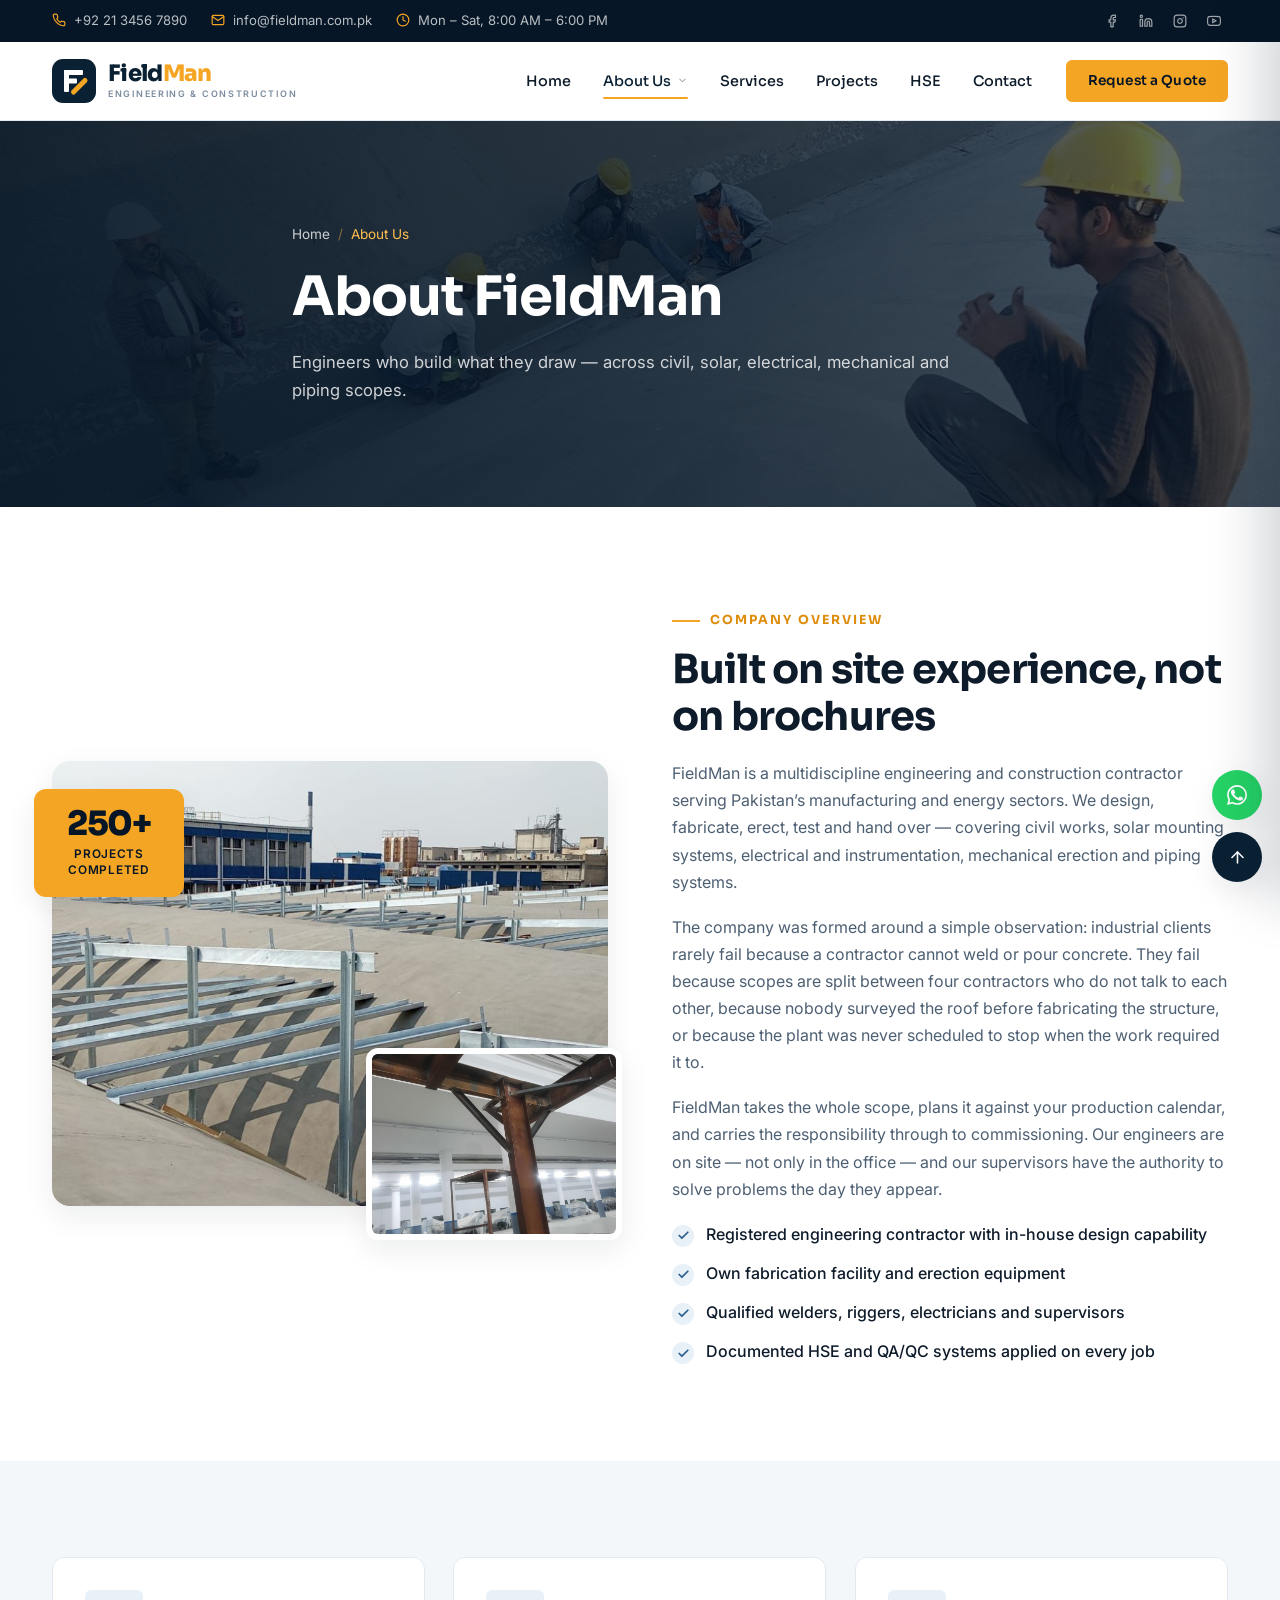
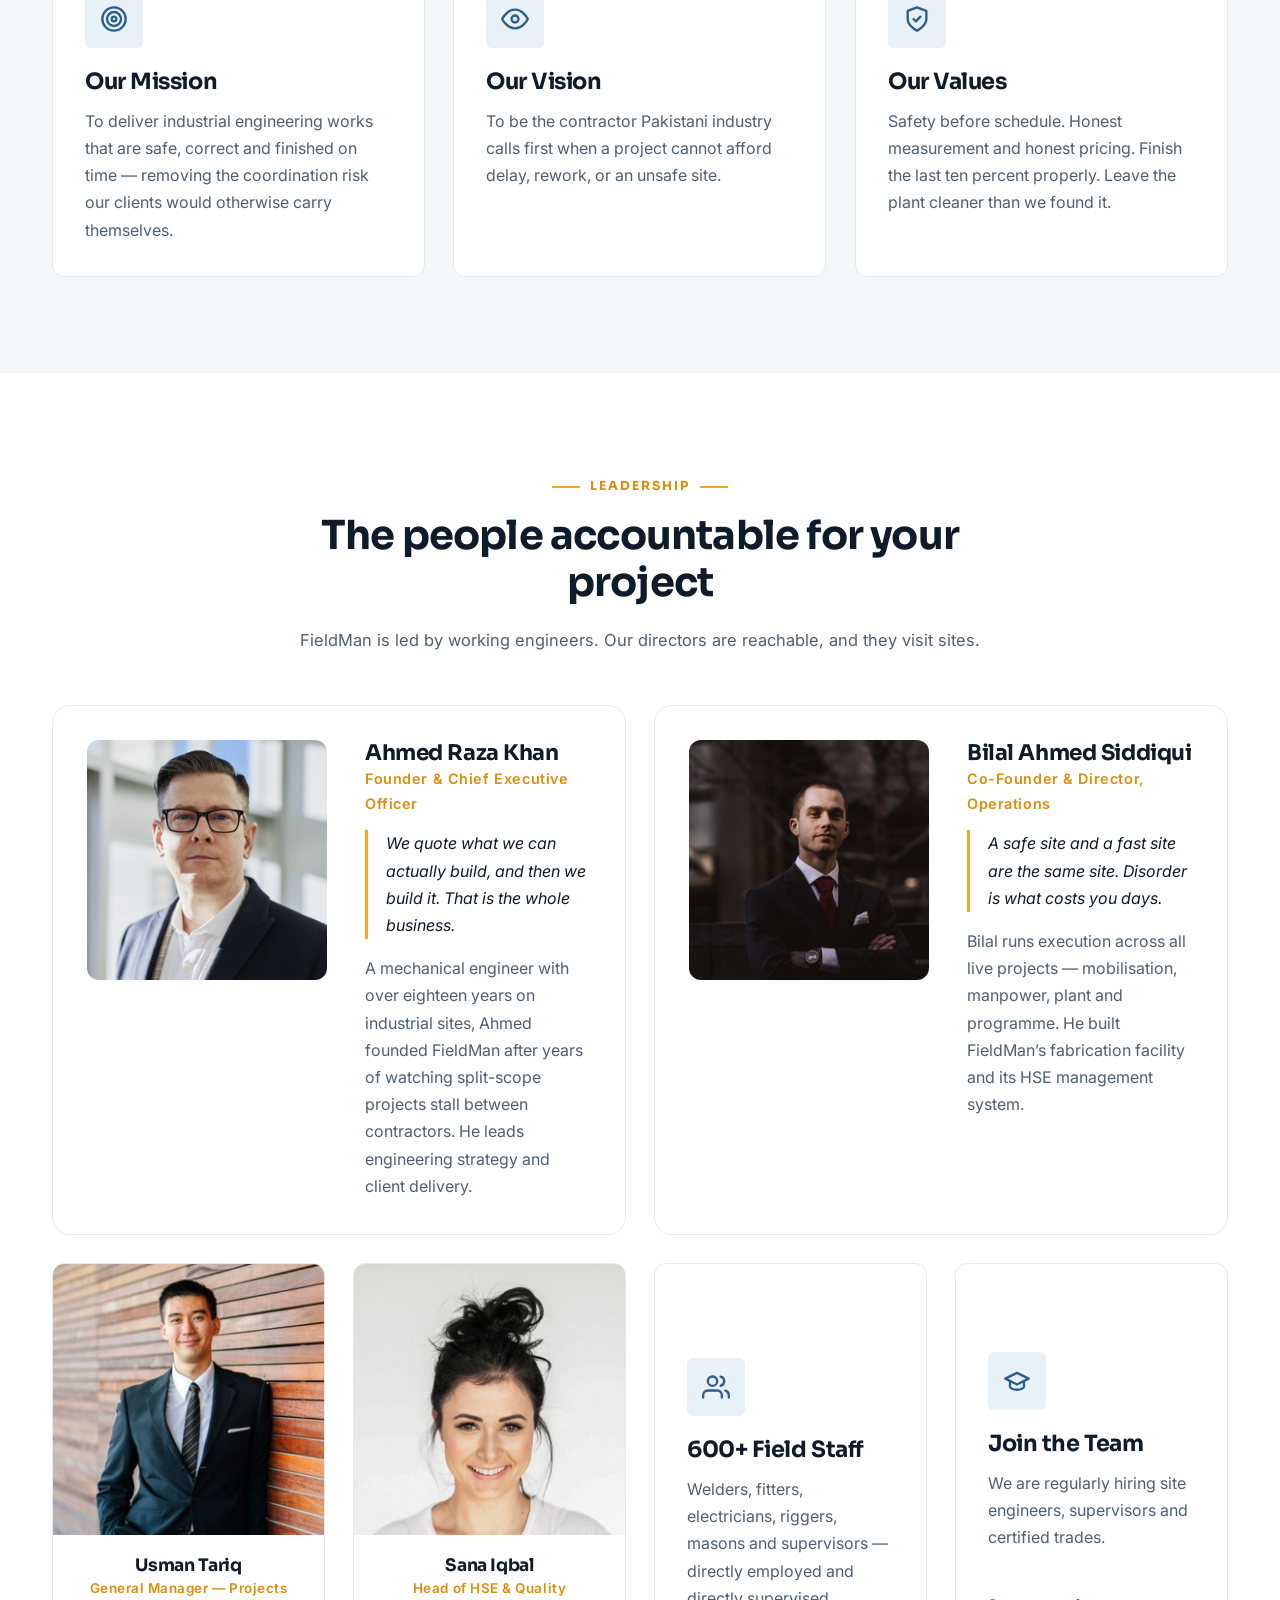
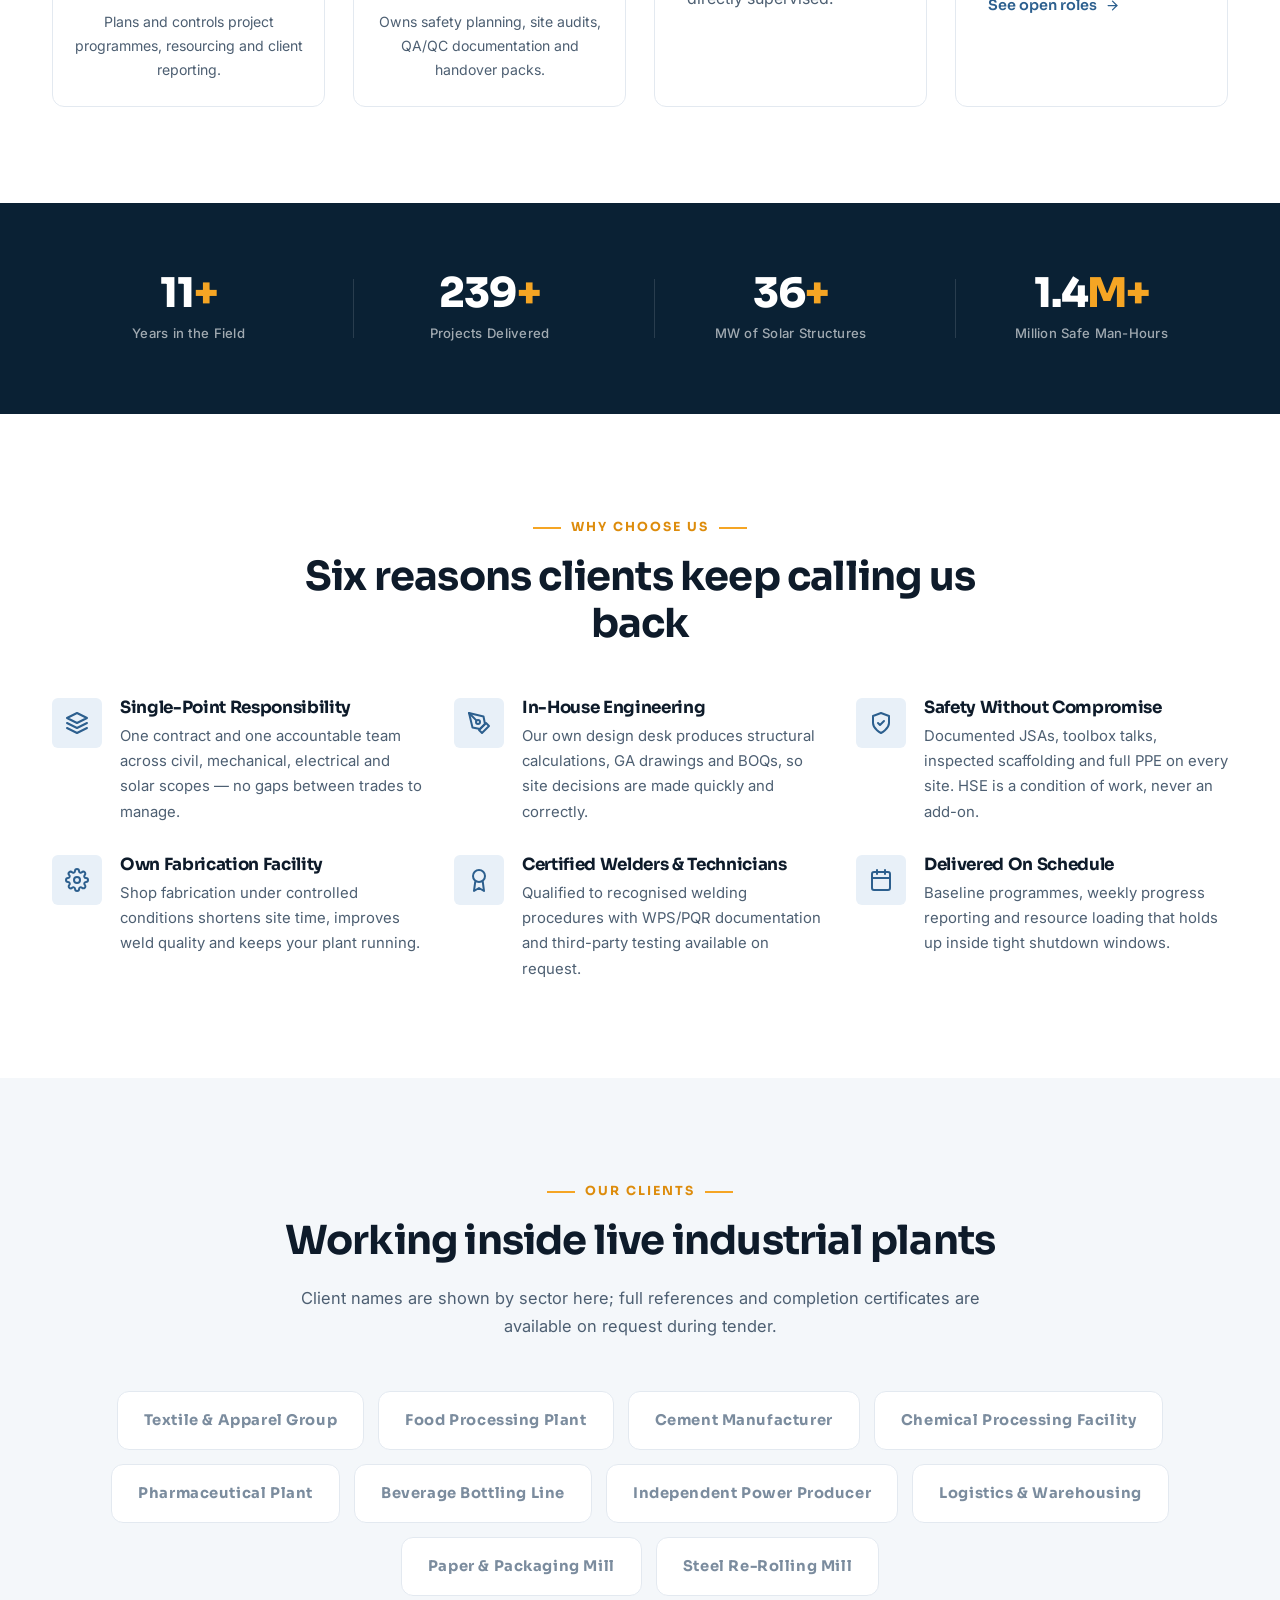
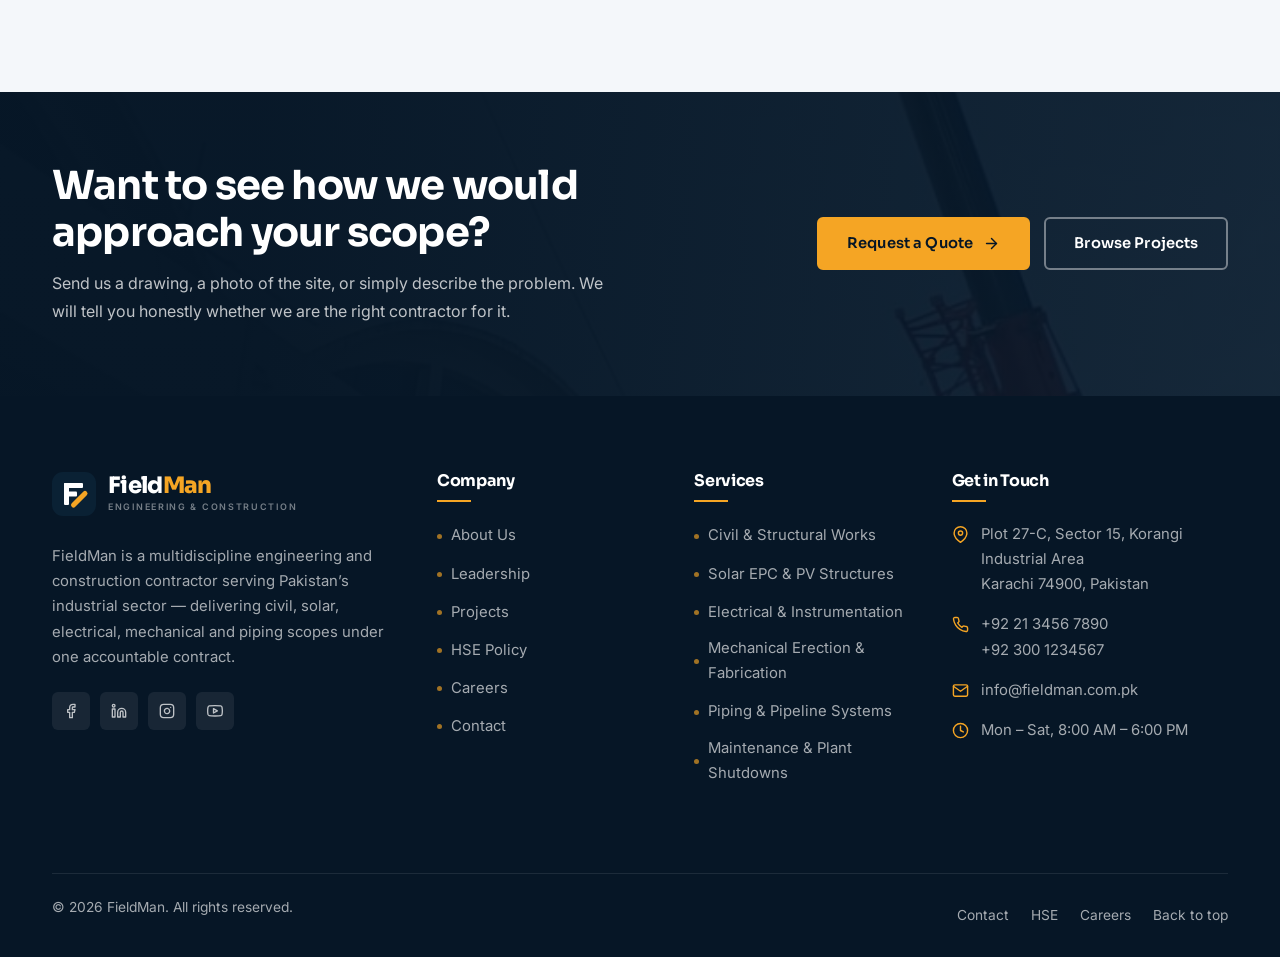
==== about.html @ 6a13e30e "Add project files." ====
<!DOCTYPE html>
<html lang="en">
<head>
<meta charset="utf-8">
<meta name="viewport" content="width=device-width, initial-scale=1, viewport-fit=cover">
<title>About FieldMan — Engineering &amp; Construction Contractor</title>
<meta name="description" content="FieldMan is a multidiscipline engineering contractor delivering civil, solar, electrical, mechanical and piping works for industrial clients across Pakistan. Meet our leadership team.">
<meta name="theme-color" content="#0a2134">
<meta property="og:type" content="website">
<meta property="og:site_name" content="FieldMan">
<meta property="og:title" content="About FieldMan — Engineering &amp; Construction Contractor">
<meta property="og:description" content="FieldMan is a multidiscipline engineering contractor delivering civil, solar, electrical, mechanical and piping works for industrial clients across Pakistan. Meet our leadership team.">
<meta property="og:image" content="assets/img/projects/solar-mounting-array.jpg">
<link rel="icon" href="assets/img/favicon.svg" type="image/svg+xml">
<link rel="apple-touch-icon" href="assets/img/logo-mark.svg">
<link rel="preconnect" href="https://fonts.googleapis.com">
<link rel="preconnect" href="https://fonts.gstatic.com" crossorigin>
<link href="https://fonts.googleapis.com/css2?family=Inter:wght@400;500;600;700&family=Sora:wght@600;700;800&display=swap" rel="stylesheet">
<link rel="stylesheet" href="assets/css/style.css">
<noscript><style>.reveal{opacity:1!important;transform:none!important}</style></noscript>
</head>
<body data-page="about">
<a class="skip-link" href="#main">Skip to main content</a>
<div class="topbar">
  <div class="container topbar-inner">
    <ul class="topbar-list">
      <li><a class="topbar-item" href="tel:+922134567890"><svg xmlns="http://www.w3.org/2000/svg" viewBox="0 0 24 24" fill="none" stroke="currentColor" stroke-width="2" stroke-linecap="round" stroke-linejoin="round" aria-hidden="true"><path d="M22 16.92v3a2 2 0 0 1-2.18 2 19.79 19.79 0 0 1-8.63-3.07 19.5 19.5 0 0 1-6-6 19.79 19.79 0 0 1-3.07-8.67A2 2 0 0 1 4.11 2h3a2 2 0 0 1 2 1.72 12.84 12.84 0 0 0 .7 2.81 2 2 0 0 1-.45 2.11L8.09 9.91a16 16 0 0 0 6 6l1.27-1.27a2 2 0 0 1 2.11-.45 12.84 12.84 0 0 0 2.81.7A2 2 0 0 1 22 16.92z"/></svg> +92 21 3456 7890</a></li>
      <li><a class="topbar-item" href="mailto:info@fieldman.com.pk"><svg xmlns="http://www.w3.org/2000/svg" viewBox="0 0 24 24" fill="none" stroke="currentColor" stroke-width="2" stroke-linecap="round" stroke-linejoin="round" aria-hidden="true"><path d="M4 4h16c1.1 0 2 .9 2 2v12c0 1.1-.9 2-2 2H4c-1.1 0-2-.9-2-2V6c0-1.1.9-2 2-2z"/><polyline points="22,6 12,13 2,6"/></svg> info@fieldman.com.pk</a></li>
      <li><span class="topbar-item topbar-item--hours"><svg xmlns="http://www.w3.org/2000/svg" viewBox="0 0 24 24" fill="none" stroke="currentColor" stroke-width="2" stroke-linecap="round" stroke-linejoin="round" aria-hidden="true"><circle cx="12" cy="12" r="10"/><polyline points="12 6 12 12 16 14"/></svg> Mon – Sat, 8:00 AM – 6:00 PM</span></li>
    </ul>
    <div class="topbar-social">
      <a href="#" aria-label="FieldMan on Facebook"><svg xmlns="http://www.w3.org/2000/svg" viewBox="0 0 24 24" fill="none" stroke="currentColor" stroke-width="2" stroke-linecap="round" stroke-linejoin="round" aria-hidden="true"><path d="M18 2h-3a5 5 0 0 0-5 5v3H7v4h3v8h4v-8h3l1-4h-4V7a1 1 0 0 1 1-1h3z"/></svg></a>
      <a href="#" aria-label="FieldMan on LinkedIn"><svg xmlns="http://www.w3.org/2000/svg" viewBox="0 0 24 24" fill="none" stroke="currentColor" stroke-width="2" stroke-linecap="round" stroke-linejoin="round" aria-hidden="true"><path d="M16 8a6 6 0 0 1 6 6v7h-4v-7a2 2 0 0 0-2-2 2 2 0 0 0-2 2v7h-4v-7a6 6 0 0 1 6-6z"/><rect x="2" y="9" width="4" height="12"/><circle cx="4" cy="4" r="2"/></svg></a>
      <a href="#" aria-label="FieldMan on Instagram"><svg xmlns="http://www.w3.org/2000/svg" viewBox="0 0 24 24" fill="none" stroke="currentColor" stroke-width="2" stroke-linecap="round" stroke-linejoin="round" aria-hidden="true"><rect x="2" y="2" width="20" height="20" rx="5"/><path d="M16 11.37A4 4 0 1 1 12.63 8 4 4 0 0 1 16 11.37z"/><line x1="17.5" y1="6.5" x2="17.51" y2="6.5"/></svg></a>
      <a href="#" aria-label="FieldMan on YouTube"><svg xmlns="http://www.w3.org/2000/svg" viewBox="0 0 24 24" fill="none" stroke="currentColor" stroke-width="2" stroke-linecap="round" stroke-linejoin="round" aria-hidden="true"><path d="M22.54 6.42a2.78 2.78 0 0 0-1.94-2C18.88 4 12 4 12 4s-6.88 0-8.6.46a2.78 2.78 0 0 0-1.94 2A29 29 0 0 0 1 11.75a29 29 0 0 0 .46 5.33A2.78 2.78 0 0 0 3.4 19c1.72.46 8.6.46 8.6.46s6.88 0 8.6-.46a2.78 2.78 0 0 0 1.94-2 29 29 0 0 0 .46-5.25 29 29 0 0 0-.46-5.33z"/><polygon points="9.75 15.02 15.5 11.75 9.75 8.48 9.75 15.02"/></svg></a>
    </div>
  </div>
</div>

<header class="header">
  <div class="container header-inner">
    <a class="brand" href="index.html" aria-label="FieldMan — home">
  <img class="brand-mark" src="assets/img/logo-mark.svg" width="44" height="44" alt="">
  <span class="brand-text">
    <span class="brand-name">Field<span>Man</span></span>
    <span class="brand-tag">Engineering &amp; Construction</span>
  </span>
</a>
    <nav class="nav" aria-label="Main navigation">
      <ul class="nav-list"><li><a class="nav-link" href="index.html">Home</a></li><li class="has-dropdown"><a class="nav-link" href="about.html" aria-current="page">About Us <svg class="caret" xmlns="http://www.w3.org/2000/svg" viewBox="0 0 24 24" fill="none" stroke="currentColor" stroke-width="2" stroke-linecap="round" stroke-linejoin="round" aria-hidden="true"><polyline points="6 9 12 15 18 9"/></svg></a><ul class="dropdown"><li><a href="about.html">Company Overview</a></li><li><a href="about.html#leadership">Leadership Team</a></li><li><a href="about.html#clients">Our Clients</a></li><li><a href="careers.html">Careers</a></li></ul></li><li><a class="nav-link" href="services.html">Services</a></li><li><a class="nav-link" href="projects.html">Projects</a></li><li><a class="nav-link" href="hse.html">HSE</a></li><li><a class="nav-link" href="contact.html">Contact</a></li></ul>
    </nav>
    <div class="header-cta">
      <a class="btn btn-primary btn-sm" href="contact.html#quote">Request a Quote</a>
      <button class="burger" type="button" aria-expanded="false" aria-controls="mobile-nav" aria-label="Open menu">
        <span></span>
      </button>
    </div>
  </div>
</header>

<div class="mobile-backdrop"></div>
<nav class="mobile-nav" id="mobile-nav" aria-label="Mobile navigation">
  <div class="mobile-nav-head">
    <a class="brand" href="index.html" aria-label="FieldMan — home">
  <img class="brand-mark" src="assets/img/logo-mark.svg" width="44" height="44" alt="">
  <span class="brand-text">
    <span class="brand-name">Field<span>Man</span></span>
    <span class="brand-tag">Engineering &amp; Construction</span>
  </span>
</a>
    <button class="mobile-close" type="button" aria-label="Close menu"><svg xmlns="http://www.w3.org/2000/svg" viewBox="0 0 24 24" fill="none" stroke="currentColor" stroke-width="2" stroke-linecap="round" stroke-linejoin="round" aria-hidden="true"><line x1="18" y1="6" x2="6" y2="18"/><line x1="6" y1="6" x2="18" y2="18"/></svg></button>
  </div>
  <ul class="mobile-list"><li><a href="index.html">Home</a></li><li><button class="mobile-sub-toggle" aria-expanded="false" aria-controls="msub-about">About Us <svg xmlns="http://www.w3.org/2000/svg" viewBox="0 0 24 24" fill="none" stroke="currentColor" stroke-width="2" stroke-linecap="round" stroke-linejoin="round" aria-hidden="true"><polyline points="6 9 12 15 18 9"/></svg></button><ul class="mobile-sub" id="msub-about"><li><a href="about.html">Overview</a></li><li><a href="about.html">Company Overview</a></li><li><a href="about.html#leadership">Leadership Team</a></li><li><a href="about.html#clients">Our Clients</a></li><li><a href="careers.html">Careers</a></li></ul></li><li><a href="services.html">Services</a></li><li><a href="projects.html">Projects</a></li><li><a href="hse.html">HSE</a></li><li><a href="contact.html">Contact</a></li></ul>
  <a class="btn btn-primary btn-block" href="contact.html#quote">Request a Quote</a>
  <div class="mobile-contact">
    <a class="topbar-item" href="tel:+922134567890"><svg xmlns="http://www.w3.org/2000/svg" viewBox="0 0 24 24" fill="none" stroke="currentColor" stroke-width="2" stroke-linecap="round" stroke-linejoin="round" aria-hidden="true"><path d="M22 16.92v3a2 2 0 0 1-2.18 2 19.79 19.79 0 0 1-8.63-3.07 19.5 19.5 0 0 1-6-6 19.79 19.79 0 0 1-3.07-8.67A2 2 0 0 1 4.11 2h3a2 2 0 0 1 2 1.72 12.84 12.84 0 0 0 .7 2.81 2 2 0 0 1-.45 2.11L8.09 9.91a16 16 0 0 0 6 6l1.27-1.27a2 2 0 0 1 2.11-.45 12.84 12.84 0 0 0 2.81.7A2 2 0 0 1 22 16.92z"/></svg> +92 21 3456 7890</a>
    <a class="topbar-item" href="mailto:info@fieldman.com.pk"><svg xmlns="http://www.w3.org/2000/svg" viewBox="0 0 24 24" fill="none" stroke="currentColor" stroke-width="2" stroke-linecap="round" stroke-linejoin="round" aria-hidden="true"><path d="M4 4h16c1.1 0 2 .9 2 2v12c0 1.1-.9 2-2 2H4c-1.1 0-2-.9-2-2V6c0-1.1.9-2 2-2z"/><polyline points="22,6 12,13 2,6"/></svg> info@fieldman.com.pk</a>
    <span class="topbar-item"><svg xmlns="http://www.w3.org/2000/svg" viewBox="0 0 24 24" fill="none" stroke="currentColor" stroke-width="2" stroke-linecap="round" stroke-linejoin="round" aria-hidden="true"><path d="M21 10c0 7-9 13-9 13s-9-6-9-13a9 9 0 0 1 18 0z"/><circle cx="12" cy="10" r="3"/></svg> Plot 27-C, Sector 15, Korangi Industrial Area</span>
  </div>
</nav>

<main id="main">
<section class="page-hero">
  <div class="page-hero-media"><img src="assets/img/projects/civil-site-survey-team.jpg" alt="" fetchpriority="high" decoding="async"></div>
  <div class="container page-hero-inner">
    <ul class="breadcrumb"><li><a href="index.html">Home</a></li><li aria-current="page">About Us</li></ul>
    <h1>About FieldMan</h1>
    <p>Engineers who build what they draw — across civil, solar, electrical, mechanical and piping scopes.</p>
  </div>
</section>
<section class="section" id="overview">
  <div class="container split">
    <div class="split-media reveal">
      <div class="media-stack">
        <div class="media-main"><img src="assets/img/projects/solar-mounting-array.jpg" alt="Galvanised solar mounting structure installed across an industrial shell roof" loading="lazy" decoding="async"></div>
        <div class="media-float"><img src="assets/img/projects/steel-beam-column-joint.jpg" alt="Welded beam-to-column connection with stiffener plates" loading="lazy" decoding="async"></div>
        <div class="exp-badge"><strong>250+</strong><span>Projects Completed</span></div>
      </div>
    </div>
    <div class="reveal" data-delay="120">
      <span class="eyebrow">Company Overview</span>
      <h2 class="section-title">Built on site experience, not on brochures</h2>
      <p>FieldMan is a multidiscipline engineering and construction contractor serving Pakistan&rsquo;s
      manufacturing and energy sectors. We design, fabricate, erect, test and hand over — covering
      civil works, solar mounting systems, electrical and instrumentation, mechanical erection and
      piping systems.</p>
      <p>The company was formed around a simple observation: industrial clients rarely fail because a
      contractor cannot weld or pour concrete. They fail because scopes are split between four
      contractors who do not talk to each other, because nobody surveyed the roof before fabricating
      the structure, or because the plant was never scheduled to stop when the work required it to.</p>
      <p>FieldMan takes the whole scope, plans it against your production calendar, and carries the
      responsibility through to commissioning. Our engineers are on site — not only in the office —
      and our supervisors have the authority to solve problems the day they appear.</p>
      <ul class="check-list mt-3">
        <li>Registered engineering contractor with in-house design capability</li>
        <li>Own fabrication facility and erection equipment</li>
        <li>Qualified welders, riggers, electricians and supervisors</li>
        <li>Documented HSE and QA/QC systems applied on every job</li>
      </ul>
    </div>
  </div>
</section>

<section class="section section--surface">
  <div class="container">
    <div class="grid grid-3">
      <article class="card reveal">
        <div class="service-icon"><svg xmlns="http://www.w3.org/2000/svg" viewBox="0 0 24 24" fill="none" stroke="currentColor" stroke-width="2" stroke-linecap="round" stroke-linejoin="round" aria-hidden="true"><circle cx="12" cy="12" r="10"/><circle cx="12" cy="12" r="6"/><circle cx="12" cy="12" r="2"/></svg></div>
        <h3>Our Mission</h3>
        <p>To deliver industrial engineering works that are safe, correct and finished on time —
        removing the coordination risk our clients would otherwise carry themselves.</p>
      </article>
      <article class="card reveal" data-delay="90">
        <div class="service-icon"><svg xmlns="http://www.w3.org/2000/svg" viewBox="0 0 24 24" fill="none" stroke="currentColor" stroke-width="2" stroke-linecap="round" stroke-linejoin="round" aria-hidden="true"><path d="M1 12s4-8 11-8 11 8 11 8-4 8-11 8-11-8-11-8z"/><circle cx="12" cy="12" r="3"/></svg></div>
        <h3>Our Vision</h3>
        <p>To be the contractor Pakistani industry calls first when a project cannot afford delay,
        rework, or an unsafe site.</p>
      </article>
      <article class="card reveal" data-delay="180">
        <div class="service-icon"><svg xmlns="http://www.w3.org/2000/svg" viewBox="0 0 24 24" fill="none" stroke="currentColor" stroke-width="2" stroke-linecap="round" stroke-linejoin="round" aria-hidden="true"><path d="M12 22s8-4 8-10V5l-8-3-8 3v7c0 6 8 10 8 10z"/><polyline points="9 12 11 14 15 10"/></svg></div>
        <h3>Our Values</h3>
        <p>Safety before schedule. Honest measurement and honest pricing. Finish the last ten percent
        properly. Leave the plant cleaner than we found it.</p>
      </article>
    </div>
  </div>
</section>
<!-- ===================================================================
     PLACEHOLDER CONTENT — the leadership names, biographies and photographs
     below are stand-ins for layout purposes. Replace every name, role, quote
     and image with your real team before publishing. See README.md.
     =================================================================== -->
<section class="section" id="leadership">
  <div class="container">
    <div class="section-head section-head--center reveal">
      <span class="eyebrow">Leadership</span>
      <h2 class="section-title">The people accountable for your project</h2>
      <p class="section-sub">FieldMan is led by working engineers. Our directors are reachable, and
      they visit sites.</p>
    </div>

    <div class="grid grid-2" style="margin-bottom:28px">
      <article class="leader reveal">
        <div class="leader-photo">
          <img src="assets/img/team/leader-ceo.jpg" alt="Portrait of FieldMan's Chief Executive Officer" loading="lazy" decoding="async">
        </div>
        <div>
          <h3>Ahmed Raza Khan</h3>
          <div class="team-role">Founder &amp; Chief Executive Officer</div>
          <blockquote>We quote what we can actually build, and then we build it. That is the whole business.</blockquote>
          <p>A mechanical engineer with over eighteen years on industrial sites, Ahmed founded FieldMan
          after years of watching split-scope projects stall between contractors. He leads engineering
          strategy and client delivery.</p>
        </div>
      </article>

      <article class="leader reveal" data-delay="120">
        <div class="leader-photo">
          <img src="assets/img/team/leader-director.jpg" alt="Portrait of FieldMan's Co-Founder and Director of Operations" loading="lazy" decoding="async">
        </div>
        <div>
          <h3>Bilal Ahmed Siddiqui</h3>
          <div class="team-role">Co-Founder &amp; Director, Operations</div>
          <blockquote>A safe site and a fast site are the same site. Disorder is what costs you days.</blockquote>
          <p>Bilal runs execution across all live projects — mobilisation, manpower, plant and
          programme. He built FieldMan&rsquo;s fabrication facility and its HSE management system.</p>
        </div>
      </article>
    </div>

    <div class="grid grid-4">
      <article class="team-card reveal">
        <div class="team-photo">
          <img src="assets/img/team/leader-gm.jpg" alt="Portrait of FieldMan's General Manager, Projects" loading="lazy" decoding="async">
          <div class="team-social">
            <a href="#" aria-label="LinkedIn profile"><svg xmlns="http://www.w3.org/2000/svg" viewBox="0 0 24 24" fill="none" stroke="currentColor" stroke-width="2" stroke-linecap="round" stroke-linejoin="round" aria-hidden="true"><path d="M16 8a6 6 0 0 1 6 6v7h-4v-7a2 2 0 0 0-2-2 2 2 0 0 0-2 2v7h-4v-7a6 6 0 0 1 6-6z"/><rect x="2" y="9" width="4" height="12"/><circle cx="4" cy="4" r="2"/></svg></a>
            <a href="mailto:info@fieldman.com.pk" aria-label="Send an email"><svg xmlns="http://www.w3.org/2000/svg" viewBox="0 0 24 24" fill="none" stroke="currentColor" stroke-width="2" stroke-linecap="round" stroke-linejoin="round" aria-hidden="true"><path d="M4 4h16c1.1 0 2 .9 2 2v12c0 1.1-.9 2-2 2H4c-1.1 0-2-.9-2-2V6c0-1.1.9-2 2-2z"/><polyline points="22,6 12,13 2,6"/></svg></a>
          </div>
        </div>
        <div class="team-body">
          <h3>Usman Tariq</h3>
          <div class="team-role">General Manager — Projects</div>
          <p>Plans and controls project programmes, resourcing and client reporting.</p>
        </div>
      </article>

      <article class="team-card reveal" data-delay="80">
        <div class="team-photo">
          <img src="assets/img/team/leader-hse.jpg" alt="Portrait of FieldMan's Head of HSE and Quality" loading="lazy" decoding="async">
          <div class="team-social">
            <a href="#" aria-label="LinkedIn profile"><svg xmlns="http://www.w3.org/2000/svg" viewBox="0 0 24 24" fill="none" stroke="currentColor" stroke-width="2" stroke-linecap="round" stroke-linejoin="round" aria-hidden="true"><path d="M16 8a6 6 0 0 1 6 6v7h-4v-7a2 2 0 0 0-2-2 2 2 0 0 0-2 2v7h-4v-7a6 6 0 0 1 6-6z"/><rect x="2" y="9" width="4" height="12"/><circle cx="4" cy="4" r="2"/></svg></a>
            <a href="mailto:info@fieldman.com.pk" aria-label="Send an email"><svg xmlns="http://www.w3.org/2000/svg" viewBox="0 0 24 24" fill="none" stroke="currentColor" stroke-width="2" stroke-linecap="round" stroke-linejoin="round" aria-hidden="true"><path d="M4 4h16c1.1 0 2 .9 2 2v12c0 1.1-.9 2-2 2H4c-1.1 0-2-.9-2-2V6c0-1.1.9-2 2-2z"/><polyline points="22,6 12,13 2,6"/></svg></a>
          </div>
        </div>
        <div class="team-body">
          <h3>Sana Iqbal</h3>
          <div class="team-role">Head of HSE &amp; Quality</div>
          <p>Owns safety planning, site audits, QA/QC documentation and handover packs.</p>
        </div>
      </article>

      <article class="card reveal" data-delay="160" style="display:flex;flex-direction:column;justify-content:center">
        <div class="service-icon"><svg xmlns="http://www.w3.org/2000/svg" viewBox="0 0 24 24" fill="none" stroke="currentColor" stroke-width="2" stroke-linecap="round" stroke-linejoin="round" aria-hidden="true"><path d="M17 21v-2a4 4 0 0 0-4-4H5a4 4 0 0 0-4 4v2"/><circle cx="9" cy="7" r="4"/><path d="M23 21v-2a4 4 0 0 0-3-3.87"/><path d="M16 3.13a4 4 0 0 1 0 7.75"/></svg></div>
        <h3>600+ Field Staff</h3>
        <p>Welders, fitters, electricians, riggers, masons and supervisors — directly employed and
        directly supervised.</p>
      </article>

      <article class="card reveal" data-delay="240" style="display:flex;flex-direction:column;justify-content:center">
        <div class="service-icon"><svg xmlns="http://www.w3.org/2000/svg" viewBox="0 0 24 24" fill="none" stroke="currentColor" stroke-width="2" stroke-linecap="round" stroke-linejoin="round" aria-hidden="true"><path d="M22 10L12 5 2 10l10 5 10-5z"/><path d="M6 12v5c0 1 2.7 2.5 6 2.5s6-1.5 6-2.5v-5"/></svg></div>
        <h3>Join the Team</h3>
        <p>We are regularly hiring site engineers, supervisors and certified trades.</p>
        <a class="link-arrow mt-3" href="careers.html">See open roles <svg xmlns="http://www.w3.org/2000/svg" viewBox="0 0 24 24" fill="none" stroke="currentColor" stroke-width="2" stroke-linecap="round" stroke-linejoin="round" aria-hidden="true"><line x1="5" y1="12" x2="19" y2="12"/><polyline points="12 5 19 12 12 19"/></svg></a>
      </article>
    </div>
  </div>
</section>
<section class="section section--tight stats-band">
  <div class="container">
    <div class="grid grid-4"><div class="stat">
  <div class="stat-num"><span data-count="12">0</span><span class="suffix">+</span></div>
  <div class="stat-label">Years in the Field</div>
</div> <div class="stat">
  <div class="stat-num"><span data-count="250">0</span><span class="suffix">+</span></div>
  <div class="stat-label">Projects Delivered</div>
</div> <div class="stat">
  <div class="stat-num"><span data-count="38">0</span><span class="suffix">+</span></div>
  <div class="stat-label">MW of Solar Structures</div>
</div> <div class="stat">
  <div class="stat-num"><span data-count="1.5" data-decimals="1">0</span><span class="suffix">M+</span></div>
  <div class="stat-label">Million Safe Man-Hours</div>
</div></div>
  </div>
</section>
<section class="section">
  <div class="container">
    <div class="section-head section-head--center reveal">
      <span class="eyebrow">Why Choose Us</span>
      <h2 class="section-title">Six reasons clients keep calling us back</h2>
    </div>
    <div class="grid grid-3" style="gap:30px"><div class="feature reveal" data-delay="0">
  <div class="feature-icon"><svg xmlns="http://www.w3.org/2000/svg" viewBox="0 0 24 24" fill="none" stroke="currentColor" stroke-width="2" stroke-linecap="round" stroke-linejoin="round" aria-hidden="true"><polygon points="12 2 2 7 12 12 22 7 12 2"/><polyline points="2 17 12 22 22 17"/><polyline points="2 12 12 17 22 12"/></svg></div>
  <div><h4>Single-Point Responsibility</h4><p>One contract and one accountable team across civil, mechanical, electrical and solar scopes — no gaps between trades to manage.</p></div>
</div><div class="feature reveal" data-delay="60">
  <div class="feature-icon"><svg xmlns="http://www.w3.org/2000/svg" viewBox="0 0 24 24" fill="none" stroke="currentColor" stroke-width="2" stroke-linecap="round" stroke-linejoin="round" aria-hidden="true"><path d="M12 19l7-7 3 3-7 7-3-3z"/><path d="M18 13l-1.5-7.5L2 2l3.5 14.5L13 18l5-5z"/><path d="M2 2l7.586 7.586"/><circle cx="11" cy="11" r="2"/></svg></div>
  <div><h4>In-House Engineering</h4><p>Our own design desk produces structural calculations, GA drawings and BOQs, so site decisions are made quickly and correctly.</p></div>
</div><div class="feature reveal" data-delay="120">
  <div class="feature-icon"><svg xmlns="http://www.w3.org/2000/svg" viewBox="0 0 24 24" fill="none" stroke="currentColor" stroke-width="2" stroke-linecap="round" stroke-linejoin="round" aria-hidden="true"><path d="M12 22s8-4 8-10V5l-8-3-8 3v7c0 6 8 10 8 10z"/><polyline points="9 12 11 14 15 10"/></svg></div>
  <div><h4>Safety Without Compromise</h4><p>Documented JSAs, toolbox talks, inspected scaffolding and full PPE on every site. HSE is a condition of work, never an add-on.</p></div>
</div><div class="feature reveal" data-delay="180">
  <div class="feature-icon"><svg xmlns="http://www.w3.org/2000/svg" viewBox="0 0 24 24" fill="none" stroke="currentColor" stroke-width="2" stroke-linecap="round" stroke-linejoin="round" aria-hidden="true"><circle cx="12" cy="12" r="3"/><path d="M19.4 15a1.65 1.65 0 0 0 .33 1.82l.06.06a2 2 0 1 1-2.83 2.83l-.06-.06a1.65 1.65 0 0 0-1.82-.33 1.65 1.65 0 0 0-1 1.51V21a2 2 0 0 1-4 0v-.09A1.65 1.65 0 0 0 9 19.4a1.65 1.65 0 0 0-1.82.33l-.06.06a2 2 0 1 1-2.83-2.83l.06-.06a1.65 1.65 0 0 0 .33-1.82 1.65 1.65 0 0 0-1.51-1H3a2 2 0 0 1 0-4h.09A1.65 1.65 0 0 0 4.6 9a1.65 1.65 0 0 0-.33-1.82l-.06-.06a2 2 0 1 1 2.83-2.83l.06.06A1.65 1.65 0 0 0 9 4.6a1.65 1.65 0 0 0 1-1.51V3a2 2 0 0 1 4 0v.09a1.65 1.65 0 0 0 1 1.51 1.65 1.65 0 0 0 1.82-.33l.06-.06a2 2 0 1 1 2.83 2.83l-.06.06A1.65 1.65 0 0 0 19.4 9v.09a1.65 1.65 0 0 0 1.51 1H21a2 2 0 0 1 0 4h-.09a1.65 1.65 0 0 0-1.51 1z"/></svg></div>
  <div><h4>Own Fabrication Facility</h4><p>Shop fabrication under controlled conditions shortens site time, improves weld quality and keeps your plant running.</p></div>
</div><div class="feature reveal" data-delay="240">
  <div class="feature-icon"><svg xmlns="http://www.w3.org/2000/svg" viewBox="0 0 24 24" fill="none" stroke="currentColor" stroke-width="2" stroke-linecap="round" stroke-linejoin="round" aria-hidden="true"><circle cx="12" cy="8" r="6"/><polyline points="8.21 13.89 7 23 12 20 17 23 15.79 13.88"/></svg></div>
  <div><h4>Certified Welders &amp; Technicians</h4><p>Qualified to recognised welding procedures with WPS/PQR documentation and third-party testing available on request.</p></div>
</div><div class="feature reveal" data-delay="300">
  <div class="feature-icon"><svg xmlns="http://www.w3.org/2000/svg" viewBox="0 0 24 24" fill="none" stroke="currentColor" stroke-width="2" stroke-linecap="round" stroke-linejoin="round" aria-hidden="true"><rect x="3" y="4" width="18" height="18" rx="2"/><line x1="16" y1="2" x2="16" y2="6"/><line x1="8" y1="2" x2="8" y2="6"/><line x1="3" y1="10" x2="21" y2="10"/></svg></div>
  <div><h4>Delivered On Schedule</h4><p>Baseline programmes, weekly progress reporting and resource loading that holds up inside tight shutdown windows.</p></div>
</div></div>
  </div>
</section>
<!-- PLACEHOLDER — replace with your real client names and logos (with their permission). -->
<section class="section section--surface" id="clients">
  <div class="container">
    <div class="section-head section-head--center reveal">
      <span class="eyebrow">Our Clients</span>
      <h2 class="section-title">Working inside live industrial plants</h2>
      <p class="section-sub">Client names are shown by sector here; full references and completion
      certificates are available on request during tender.</p>
    </div>
    <div class="clients reveal"><div class="client">Textile &amp; Apparel Group</div><div class="client">Food Processing Plant</div><div class="client">Cement Manufacturer</div><div class="client">Chemical Processing Facility</div><div class="client">Pharmaceutical Plant</div><div class="client">Beverage Bottling Line</div><div class="client">Independent Power Producer</div><div class="client">Logistics &amp; Warehousing</div><div class="client">Paper &amp; Packaging Mill</div><div class="client">Steel Re-Rolling Mill</div></div>
  </div>
</section>
<section class="cta-band">
  <div class="cta-band-media"><img src="assets/img/projects/erection-crane-mobilisation.jpg" alt="" loading="lazy" decoding="async"></div>
  <div class="container cta-band-inner">
    <div class="reveal">
      <h2>Want to see how we would approach your scope?</h2>
      <p>Send us a drawing, a photo of the site, or simply describe the problem. We will tell you honestly whether we are the right contractor for it.</p>
    </div>
    <div class="btn-group reveal" data-delay="120">
      <a class="btn btn-primary" href="contact.html#quote">Request a Quote <svg xmlns="http://www.w3.org/2000/svg" viewBox="0 0 24 24" fill="none" stroke="currentColor" stroke-width="2" stroke-linecap="round" stroke-linejoin="round" aria-hidden="true"><line x1="5" y1="12" x2="19" y2="12"/><polyline points="12 5 19 12 12 19"/></svg></a>
      <a class="btn btn-light" href="projects.html">Browse Projects</a>
    </div>
  </div>
</section>
</main>

<footer class="footer">
  <div class="container">
    <div class="footer-grid">
      <div>
        <a class="brand" href="index.html" aria-label="FieldMan — home">
  <img class="brand-mark" src="assets/img/logo-mark.svg" width="44" height="44" alt="">
  <span class="brand-text">
    <span class="brand-name">Field<span>Man</span></span>
    <span class="brand-tag">Engineering &amp; Construction</span>
  </span>
</a>
        <p class="footer-about">FieldMan is a multidiscipline engineering and construction contractor
        serving Pakistan&rsquo;s industrial sector — delivering civil, solar, electrical, mechanical
        and piping scopes under one accountable contract.</p>
        <div class="footer-social">
          <a href="#" aria-label="FieldMan on Facebook"><svg xmlns="http://www.w3.org/2000/svg" viewBox="0 0 24 24" fill="none" stroke="currentColor" stroke-width="2" stroke-linecap="round" stroke-linejoin="round" aria-hidden="true"><path d="M18 2h-3a5 5 0 0 0-5 5v3H7v4h3v8h4v-8h3l1-4h-4V7a1 1 0 0 1 1-1h3z"/></svg></a>
          <a href="#" aria-label="FieldMan on LinkedIn"><svg xmlns="http://www.w3.org/2000/svg" viewBox="0 0 24 24" fill="none" stroke="currentColor" stroke-width="2" stroke-linecap="round" stroke-linejoin="round" aria-hidden="true"><path d="M16 8a6 6 0 0 1 6 6v7h-4v-7a2 2 0 0 0-2-2 2 2 0 0 0-2 2v7h-4v-7a6 6 0 0 1 6-6z"/><rect x="2" y="9" width="4" height="12"/><circle cx="4" cy="4" r="2"/></svg></a>
          <a href="#" aria-label="FieldMan on Instagram"><svg xmlns="http://www.w3.org/2000/svg" viewBox="0 0 24 24" fill="none" stroke="currentColor" stroke-width="2" stroke-linecap="round" stroke-linejoin="round" aria-hidden="true"><rect x="2" y="2" width="20" height="20" rx="5"/><path d="M16 11.37A4 4 0 1 1 12.63 8 4 4 0 0 1 16 11.37z"/><line x1="17.5" y1="6.5" x2="17.51" y2="6.5"/></svg></a>
          <a href="#" aria-label="FieldMan on YouTube"><svg xmlns="http://www.w3.org/2000/svg" viewBox="0 0 24 24" fill="none" stroke="currentColor" stroke-width="2" stroke-linecap="round" stroke-linejoin="round" aria-hidden="true"><path d="M22.54 6.42a2.78 2.78 0 0 0-1.94-2C18.88 4 12 4 12 4s-6.88 0-8.6.46a2.78 2.78 0 0 0-1.94 2A29 29 0 0 0 1 11.75a29 29 0 0 0 .46 5.33A2.78 2.78 0 0 0 3.4 19c1.72.46 8.6.46 8.6.46s6.88 0 8.6-.46a2.78 2.78 0 0 0 1.94-2 29 29 0 0 0 .46-5.25 29 29 0 0 0-.46-5.33z"/><polygon points="9.75 15.02 15.5 11.75 9.75 8.48 9.75 15.02"/></svg></a>
        </div>
      </div>

      <div>
        <h4>Company</h4>
        <ul class="footer-links">
          <li><a href="about.html">About Us</a></li>
          <li><a href="about.html#leadership">Leadership</a></li>
          <li><a href="projects.html">Projects</a></li>
          <li><a href="hse.html">HSE Policy</a></li>
          <li><a href="careers.html">Careers</a></li>
          <li><a href="contact.html">Contact</a></li>
        </ul>
      </div>

      <div>
        <h4>Services</h4>
        <ul class="footer-links"><li><a href="services.html#civil">Civil &amp; Structural Works</a></li><li><a href="services.html#solar">Solar EPC &amp; PV Structures</a></li><li><a href="services.html#electrical">Electrical &amp; Instrumentation</a></li><li><a href="services.html#mechanical">Mechanical Erection &amp; Fabrication</a></li><li><a href="services.html#piping">Piping &amp; Pipeline Systems</a></li><li><a href="services.html#maintenance">Maintenance &amp; Plant Shutdowns</a></li></ul>
      </div>

      <div>
        <h4>Get in Touch</h4>
        <ul class="footer-contact">
          <li><svg xmlns="http://www.w3.org/2000/svg" viewBox="0 0 24 24" fill="none" stroke="currentColor" stroke-width="2" stroke-linecap="round" stroke-linejoin="round" aria-hidden="true"><path d="M21 10c0 7-9 13-9 13s-9-6-9-13a9 9 0 0 1 18 0z"/><circle cx="12" cy="10" r="3"/></svg> <span>Plot 27-C, Sector 15, Korangi Industrial Area<br>Karachi 74900, Pakistan</span></li>
          <li><svg xmlns="http://www.w3.org/2000/svg" viewBox="0 0 24 24" fill="none" stroke="currentColor" stroke-width="2" stroke-linecap="round" stroke-linejoin="round" aria-hidden="true"><path d="M22 16.92v3a2 2 0 0 1-2.18 2 19.79 19.79 0 0 1-8.63-3.07 19.5 19.5 0 0 1-6-6 19.79 19.79 0 0 1-3.07-8.67A2 2 0 0 1 4.11 2h3a2 2 0 0 1 2 1.72 12.84 12.84 0 0 0 .7 2.81 2 2 0 0 1-.45 2.11L8.09 9.91a16 16 0 0 0 6 6l1.27-1.27a2 2 0 0 1 2.11-.45 12.84 12.84 0 0 0 2.81.7A2 2 0 0 1 22 16.92z"/></svg> <span><a href="tel:+922134567890">+92 21 3456 7890</a><br><a href="tel:+923001234567">+92 300 1234567</a></span></li>
          <li><svg xmlns="http://www.w3.org/2000/svg" viewBox="0 0 24 24" fill="none" stroke="currentColor" stroke-width="2" stroke-linecap="round" stroke-linejoin="round" aria-hidden="true"><path d="M4 4h16c1.1 0 2 .9 2 2v12c0 1.1-.9 2-2 2H4c-1.1 0-2-.9-2-2V6c0-1.1.9-2 2-2z"/><polyline points="22,6 12,13 2,6"/></svg> <span><a href="mailto:info@fieldman.com.pk">info@fieldman.com.pk</a></span></li>
          <li><svg xmlns="http://www.w3.org/2000/svg" viewBox="0 0 24 24" fill="none" stroke="currentColor" stroke-width="2" stroke-linecap="round" stroke-linejoin="round" aria-hidden="true"><circle cx="12" cy="12" r="10"/><polyline points="12 6 12 12 16 14"/></svg> <span>Mon – Sat, 8:00 AM – 6:00 PM</span></li>
        </ul>
      </div>
    </div>

    <div class="footer-bottom">
      <p>&copy; <span data-year>2026</span> FieldMan. All rights reserved.</p>
      <div class="footer-bottom-links">
        <a href="contact.html">Contact</a>
        <a href="hse.html">HSE</a>
        <a href="careers.html">Careers</a>
        <a href="#main">Back to top</a>
      </div>
    </div>
  </div>
</footer>

<div class="fab-stack">
  <a class="fab fab-whatsapp" href="https://wa.me/923001234567" target="_blank" rel="noopener"
     aria-label="Chat with FieldMan on WhatsApp"><svg xmlns="http://www.w3.org/2000/svg" viewBox="0 0 24 24" fill="currentColor" aria-hidden="true"><path d="M17.47 14.38c-.3-.15-1.75-.86-2.02-.96-.27-.1-.47-.15-.67.15-.2.3-.77.96-.94 1.16-.17.2-.35.22-.64.07-.3-.15-1.25-.46-2.39-1.47-.88-.79-1.48-1.76-1.65-2.06-.17-.3-.02-.46.13-.61.13-.13.3-.35.45-.52.15-.17.2-.3.3-.5.1-.2.05-.37-.02-.52-.08-.15-.67-1.6-.92-2.2-.24-.58-.49-.5-.67-.51h-.57c-.2 0-.52.07-.79.37-.27.3-1.04 1.01-1.04 2.47s1.06 2.86 1.21 3.06c.15.2 2.1 3.2 5.08 4.49.71.3 1.26.49 1.69.63.71.23 1.36.19 1.87.12.57-.09 1.75-.72 2-1.41.25-.69.25-1.28.17-1.41-.07-.13-.27-.2-.57-.35zM12.04 2C6.58 2 2.13 6.45 2.13 11.91c0 1.75.46 3.45 1.32 4.95L2 22l5.25-1.38a9.87 9.87 0 0 0 4.79 1.22h.01c5.46 0 9.91-4.45 9.91-9.91C21.96 6.45 17.5 2 12.04 2zm0 18.15h-.01a8.2 8.2 0 0 1-4.19-1.15l-.3-.18-3.12.82.83-3.04-.2-.31a8.2 8.2 0 0 1-1.26-4.38c0-4.54 3.7-8.23 8.25-8.23 2.2 0 4.27.86 5.83 2.42a8.19 8.19 0 0 1 2.41 5.83c0 4.54-3.7 8.23-8.24 8.23z"/></svg></a>
  <button class="fab fab-top" type="button" aria-label="Back to top"><svg xmlns="http://www.w3.org/2000/svg" viewBox="0 0 24 24" fill="none" stroke="currentColor" stroke-width="2" stroke-linecap="round" stroke-linejoin="round" aria-hidden="true"><line x1="12" y1="19" x2="12" y2="5"/><polyline points="5 12 12 5 19 12"/></svg></button>
</div>

<script src="assets/js/main.js" defer></script>
</body>
</html>
---- assets/css/style.css ----
/* ==========================================================================
   FieldMan — Engineering & Construction
   Main stylesheet
   --------------------------------------------------------------------------
   1.  Design tokens
   2.  Base & reset
   3.  Utilities & layout
   4.  Buttons
   5.  Header / navigation
   6.  Hero & page headers
   7.  Sections & cards
   8.  Projects & lightbox
   9.  Team, testimonials, process
   10. Forms
   11. Footer & floating actions
   12. Animation
   13. Responsive
   ========================================================================== */

/* 1. Design tokens ------------------------------------------------------- */
:root {
  --navy-900: #061626;
  --navy-800: #0a2134;
  --navy-700: #0f2c46;
  --navy-600: #16395a;
  --steel-500: #2c5f8e;
  --steel-100: #e8f0f8;

  --amber-400: #ffbe4d;
  --amber-500: #f5a524;
  --amber-600: #dd8c0c;

  --ink: #0e1b2a;
  --body: #4d5f72;
  --muted: #7b8c9e;
  --line: #e3e9f0;
  --surface: #f4f7fa;
  --surface-2: #eef3f8;
  --white: #ffffff;

  --radius-sm: 6px;
  --radius: 12px;
  --radius-lg: 18px;

  --shadow-sm: 0 2px 8px rgba(6, 22, 38, .06);
  --shadow: 0 10px 30px rgba(6, 22, 38, .08);
  --shadow-lg: 0 24px 60px rgba(6, 22, 38, .14);

  --container: 1240px;
  --section-y: clamp(60px, 7.5vw, 108px);
  --header-h: 78px;

  --font-head: 'Sora', 'Segoe UI', system-ui, -apple-system, sans-serif;
  --font-body: 'Inter', 'Segoe UI', system-ui, -apple-system, sans-serif;

  --ease: cubic-bezier(.22, .61, .36, 1);
}

/* 2. Base & reset -------------------------------------------------------- */
*, *::before, *::after { box-sizing: border-box; }

html {
  scroll-behavior: smooth;
  scroll-padding-top: calc(var(--header-h) + 16px);
  -webkit-text-size-adjust: 100%;
}

body {
  margin: 0;
  font-family: var(--font-body);
  font-size: 16px;
  line-height: 1.7;
  color: var(--body);
  background: var(--white);
  overflow-x: hidden;
}

body.nav-open { overflow: hidden; }

h1, h2, h3, h4, h5 {
  font-family: var(--font-head);
  color: var(--ink);
  line-height: 1.18;
  margin: 0 0 .6em;
  font-weight: 700;
  letter-spacing: -.02em;
}

h1 { font-size: clamp(2rem, 4.6vw, 3.4rem); }
h2 { font-size: clamp(1.6rem, 3.2vw, 2.5rem); }
h3 { font-size: clamp(1.15rem, 1.8vw, 1.4rem); }
h4 { font-size: 1.05rem; }

p { margin: 0 0 1.1em; }
p:last-child { margin-bottom: 0; }

a { color: var(--steel-500); text-decoration: none; transition: color .2s var(--ease); }
a:hover { color: var(--amber-600); }

img, svg, video { max-width: 100%; height: auto; display: block; }

ul, ol { margin: 0 0 1.1em; padding-left: 1.2em; }
li { margin-bottom: .4em; }

hr { border: 0; border-top: 1px solid var(--line); margin: 2rem 0; }

:focus-visible {
  outline: 3px solid var(--amber-500);
  outline-offset: 3px;
  border-radius: 3px;
}

.skip-link {
  position: absolute; left: -9999px; top: 0; z-index: 999;
  background: var(--amber-500); color: var(--navy-900);
  padding: 12px 20px; font-weight: 700; border-radius: 0 0 8px 0;
}
.skip-link:focus { left: 0; }

/* 3. Utilities & layout -------------------------------------------------- */
.container {
  width: 100%;
  max-width: var(--container);
  margin-inline: auto;
  padding-inline: clamp(16px, 4vw, 32px);
}

.section { padding-block: var(--section-y); }
.section--tight { padding-block: clamp(44px, 5vw, 72px); }
.section--surface { background: var(--surface); }
.section--dark { background: var(--navy-800); color: rgba(255, 255, 255, .78); }
.section--dark h2, .section--dark h3, .section--dark h4 { color: #fff; }

.section-head { max-width: 720px; margin-bottom: clamp(32px, 4vw, 52px); }
.section-head--center { margin-inline: auto; text-align: center; }

.eyebrow {
  display: inline-flex; align-items: center; gap: 10px;
  font-family: var(--font-head);
  font-size: .78rem; font-weight: 700; letter-spacing: .16em;
  text-transform: uppercase; color: var(--amber-600);
  margin-bottom: 14px;
}
.eyebrow::before {
  content: ""; width: 28px; height: 2px; background: var(--amber-500); flex: none;
}
.section-head--center .eyebrow::after {
  content: ""; width: 28px; height: 2px; background: var(--amber-500); flex: none;
}
.section--dark .eyebrow { color: var(--amber-400); }

.section-title { margin-bottom: .5em; }
.section-sub { font-size: 1.03rem; color: var(--body); margin-bottom: 0; }
.section--dark .section-sub { color: rgba(255, 255, 255, .72); }

.grid { display: grid; gap: clamp(18px, 2.4vw, 28px); }
.grid-2 { grid-template-columns: repeat(2, 1fr); }
.grid-3 { grid-template-columns: repeat(3, 1fr); }
.grid-4 { grid-template-columns: repeat(4, 1fr); }

.text-center { text-align: center; }
.mt-0 { margin-top: 0; }
.mb-0 { margin-bottom: 0; }
.mt-3 { margin-top: 1.5rem; }
.mt-4 { margin-top: 2.25rem; }

.check-list { list-style: none; padding: 0; margin: 0; display: grid; gap: 12px; }
.check-list li {
  position: relative; padding-left: 34px; margin: 0;
  font-weight: 500; color: var(--ink);
}
.check-list li::before {
  content: ""; position: absolute; left: 0; top: 4px;
  width: 22px; height: 22px; border-radius: 50%;
  background: var(--steel-100) url("data:image/svg+xml,%3Csvg xmlns='http://www.w3.org/2000/svg' viewBox='0 0 24 24' fill='none' stroke='%232c5f8e' stroke-width='3.2' stroke-linecap='round' stroke-linejoin='round'%3E%3Cpolyline points='20 6 9 17 4 12'/%3E%3C/svg%3E") center / 13px no-repeat;
}
.section--dark .check-list li { color: rgba(255, 255, 255, .88); }
.section--dark .check-list li::before { background-color: rgba(245, 165, 36, .18); }

/* 4. Buttons ------------------------------------------------------------- */
.btn {
  display: inline-flex; align-items: center; justify-content: center; gap: 10px;
  font-family: var(--font-head); font-size: .92rem; font-weight: 600;
  letter-spacing: .01em; line-height: 1;
  padding: 16px 28px; border: 2px solid transparent; border-radius: var(--radius-sm);
  cursor: pointer; text-align: center;
  transition: background .22s var(--ease), color .22s var(--ease),
              border-color .22s var(--ease), transform .22s var(--ease),
              box-shadow .22s var(--ease);
}
.btn svg { width: 17px; height: 17px; flex: none; }
.btn:hover { transform: translateY(-2px); }
.btn:active { transform: translateY(0); }

.btn-primary { background: var(--amber-500); color: var(--navy-900); border-color: var(--amber-500); }
.btn-primary:hover { background: var(--amber-600); border-color: var(--amber-600); color: var(--navy-900); box-shadow: 0 12px 26px rgba(221, 140, 12, .32); }

.btn-dark { background: var(--navy-800); color: #fff; border-color: var(--navy-800); }
.btn-dark:hover { background: var(--navy-700); border-color: var(--navy-700); color: #fff; }

.btn-outline { background: transparent; color: var(--ink); border-color: var(--line); }
.btn-outline:hover { background: var(--ink); border-color: var(--ink); color: #fff; }

.btn-light { background: transparent; color: #fff; border-color: rgba(255, 255, 255, .42); }
.btn-light:hover { background: #fff; border-color: #fff; color: var(--navy-900); }

.btn-sm { padding: 12px 20px; font-size: .85rem; }
.btn-block { width: 100%; }

.btn-group { display: flex; flex-wrap: wrap; gap: 14px; }

.link-arrow {
  display: inline-flex; align-items: center; gap: 8px;
  font-family: var(--font-head); font-weight: 600; font-size: .9rem;
  color: var(--steel-500);
}
.link-arrow svg { width: 15px; height: 15px; transition: transform .22s var(--ease); }
.link-arrow:hover svg { transform: translateX(4px); }

/* 5. Header / navigation ------------------------------------------------- */
.topbar {
  background: var(--navy-900);
  color: rgba(255, 255, 255, .7);
  font-size: .82rem;
}
.topbar-inner {
  display: flex; align-items: center; justify-content: space-between;
  gap: 20px; min-height: 42px; flex-wrap: wrap;
}
.topbar-list { display: flex; align-items: center; gap: 24px; list-style: none; margin: 0; padding: 0; flex-wrap: wrap; }
.topbar-list li { margin: 0; }
.topbar-item { display: inline-flex; align-items: center; gap: 8px; color: rgba(255, 255, 255, .72); }
.topbar-item svg { width: 14px; height: 14px; color: var(--amber-500); flex: none; }
a.topbar-item:hover { color: #fff; }
.topbar-social { display: flex; align-items: center; gap: 6px; }
.topbar-social a {
  width: 28px; height: 28px; display: grid; place-items: center;
  border-radius: 50%; color: rgba(255, 255, 255, .62);
  transition: background .2s var(--ease), color .2s var(--ease);
}
.topbar-social a:hover { background: var(--amber-500); color: var(--navy-900); }
.topbar-social svg { width: 14px; height: 14px; }

.header {
  position: sticky; top: 0; z-index: 100;
  background: #fff;
  border-bottom: 1px solid var(--line);
  transition: box-shadow .25s var(--ease);
}
.header.is-stuck { box-shadow: 0 6px 24px rgba(6, 22, 38, .09); }
.header-inner {
  display: flex; align-items: center; justify-content: space-between;
  gap: 20px; min-height: var(--header-h);
}

.brand { display: inline-flex; align-items: center; gap: 12px; flex: none; }
.brand-mark { width: 44px; height: 44px; flex: none; }
.brand-text { display: flex; flex-direction: column; line-height: 1; }
.brand-name {
  font-family: var(--font-head); font-size: 1.42rem; font-weight: 800;
  letter-spacing: -.03em; color: var(--navy-800);
}
.brand-name span { color: var(--amber-500); }
.brand-tag {
  font-size: .56rem; font-weight: 600; letter-spacing: .19em;
  text-transform: uppercase; color: var(--muted); margin-top: 5px;
}

.nav { margin-left: auto; }
.nav-list { display: flex; align-items: center; gap: 4px; list-style: none; margin: 0; padding: 0; }
.nav-list li { margin: 0; position: relative; }
.nav-link {
  display: inline-flex; align-items: center; gap: 6px;
  font-family: var(--font-head); font-size: .9rem; font-weight: 500;
  color: var(--ink); padding: 12px 14px; border-radius: var(--radius-sm);
  position: relative;
}
.nav-link::after {
  content: ""; position: absolute; left: 14px; right: 14px; bottom: 6px;
  height: 2px; background: var(--amber-500); border-radius: 2px;
  transform: scaleX(0); transform-origin: left; transition: transform .25s var(--ease);
}
.nav-link:hover, .nav-link[aria-current="page"] { color: var(--navy-800); }
.nav-link:hover::after, .nav-link[aria-current="page"]::after { transform: scaleX(1); }
.nav-link .caret { width: 11px; height: 11px; opacity: .55; transition: transform .2s var(--ease); }
.has-dropdown:hover .caret { transform: rotate(180deg); }

.dropdown {
  position: absolute; top: calc(100% + 2px); left: 0; min-width: 214px;
  background: #fff; border: 1px solid var(--line); border-radius: var(--radius);
  box-shadow: var(--shadow); padding: 8px; list-style: none; margin: 0;
  opacity: 0; visibility: hidden; transform: translateY(10px);
  transition: opacity .22s var(--ease), transform .22s var(--ease), visibility .22s;
}
.has-dropdown:hover .dropdown,
.has-dropdown:focus-within .dropdown { opacity: 1; visibility: visible; transform: translateY(0); }
.dropdown li { margin: 0; }
.dropdown a {
  display: block; padding: 10px 14px; border-radius: var(--radius-sm);
  font-size: .88rem; font-weight: 500; color: var(--body);
}
.dropdown a:hover { background: var(--surface); color: var(--navy-800); }

.header-cta { display: flex; align-items: center; gap: 12px; flex: none; }

.burger {
  display: none; width: 46px; height: 46px; flex: none;
  background: var(--surface); border: 1px solid var(--line); border-radius: var(--radius-sm);
  cursor: pointer; padding: 0; place-items: center;
}
.burger span {
  display: block; width: 20px; height: 2px; background: var(--navy-800);
  border-radius: 2px; position: relative; transition: background .2s var(--ease);
}
.burger span::before, .burger span::after {
  content: ""; position: absolute; left: 0; width: 20px; height: 2px;
  background: var(--navy-800); border-radius: 2px; transition: transform .25s var(--ease);
}
.burger span::before { top: -6px; }
.burger span::after { top: 6px; }
.burger[aria-expanded="true"] span { background: transparent; }
.burger[aria-expanded="true"] span::before { transform: translateY(6px) rotate(45deg); }
.burger[aria-expanded="true"] span::after { transform: translateY(-6px) rotate(-45deg); }

.mobile-backdrop {
  position: fixed; inset: 0; background: rgba(6, 22, 38, .55);
  opacity: 0; visibility: hidden; transition: opacity .3s var(--ease), visibility .3s;
  z-index: 110;
}
.mobile-backdrop.is-open { opacity: 1; visibility: visible; }

.mobile-nav {
  position: fixed; top: 0; right: 0; bottom: 0; width: min(88vw, 360px);
  background: #fff; z-index: 120; padding: 22px 22px 40px;
  transform: translateX(100%); transition: transform .34s var(--ease);
  overflow-y: auto; display: flex; flex-direction: column;
  box-shadow: -18px 0 50px rgba(6, 22, 38, .18);
}
.mobile-nav.is-open { transform: translateX(0); }
.mobile-nav-head { display: flex; align-items: center; justify-content: space-between; margin-bottom: 22px; }
.mobile-close {
  width: 40px; height: 40px; display: grid; place-items: center;
  background: var(--surface); border: 1px solid var(--line);
  border-radius: var(--radius-sm); cursor: pointer; color: var(--ink);
}
.mobile-close svg { width: 17px; height: 17px; }
.mobile-list { list-style: none; margin: 0 0 26px; padding: 0; }
.mobile-list li { margin: 0; border-bottom: 1px solid var(--line); }
.mobile-list > li > a, .mobile-sub-toggle {
  display: flex; align-items: center; justify-content: space-between; width: 100%;
  font-family: var(--font-head); font-size: 1rem; font-weight: 600; color: var(--ink);
  padding: 15px 2px; background: none; border: 0; cursor: pointer; text-align: left;
}
.mobile-sub-toggle svg { width: 14px; height: 14px; opacity: .5; transition: transform .25s var(--ease); }
.mobile-sub-toggle[aria-expanded="true"] svg { transform: rotate(180deg); }
.mobile-sub { list-style: none; margin: 0; padding: 0 0 12px; display: none; }
.mobile-sub.is-open { display: block; }
.mobile-sub li { border: 0; }
.mobile-sub a { display: block; padding: 9px 2px 9px 16px; font-size: .92rem; color: var(--body); }
.mobile-contact { margin-top: auto; padding-top: 24px; border-top: 1px solid var(--line); font-size: .9rem; }
.mobile-contact .topbar-item { color: var(--body); margin-bottom: 10px; }

/* 6. Hero & page headers ------------------------------------------------- */
.hero { position: relative; isolation: isolate; color: #fff; overflow: hidden; }
.hero-media { position: absolute; inset: 0; z-index: -2; }
.hero-media img { width: 100%; height: 100%; object-fit: cover; }
.hero::before {
  content: ""; position: absolute; inset: 0; z-index: -1;
  background: linear-gradient(100deg, rgba(6, 22, 38, .95) 0%, rgba(6, 22, 38, .86) 38%, rgba(6, 22, 38, .52) 72%, rgba(6, 22, 38, .38) 100%);
}
.hero-inner {
  min-height: clamp(520px, 84vh, 760px);
  display: flex; flex-direction: column; justify-content: center;
  padding-block: clamp(64px, 9vw, 120px);
  max-width: 760px;
}
.hero .eyebrow { color: var(--amber-400); }
.hero-title { color: #fff; font-size: clamp(2.1rem, 5.2vw, 4rem); margin-bottom: .45em; }
.hero-title .accent { color: var(--amber-500); }
.hero-text {
  font-size: clamp(1rem, 1.35vw, 1.13rem);
  color: rgba(255, 255, 255, .8); max-width: 600px; margin-bottom: 2rem;
}
.hero-actions { gap: 16px; }

.hero-scroll {
  position: absolute; left: 50%; bottom: 26px; transform: translateX(-50%);
  display: grid; place-items: center; width: 40px; height: 40px;
  border: 1px solid rgba(255, 255, 255, .3); border-radius: 50%;
  color: rgba(255, 255, 255, .75); animation: bob 2.4s var(--ease) infinite;
}
.hero-scroll svg { width: 15px; height: 15px; }
@keyframes bob { 0%, 100% { transform: translate(-50%, 0); } 50% { transform: translate(-50%, 7px); } }

/* Stats card overlapping the hero */
.stats-card {
  position: relative; z-index: 2; margin-top: -68px;
  background: #fff; border-radius: var(--radius-lg); box-shadow: var(--shadow-lg);
  padding: clamp(24px, 3vw, 40px);
  display: grid; grid-template-columns: repeat(4, 1fr); gap: 18px;
}
.stat { text-align: center; padding: 6px 10px; position: relative; }
.stat + .stat::before {
  content: ""; position: absolute; left: 0; top: 14%; bottom: 14%;
  width: 1px; background: var(--line);
}
.stat-num {
  font-family: var(--font-head); font-size: clamp(1.8rem, 3.2vw, 2.6rem);
  font-weight: 800; color: var(--navy-800); line-height: 1; letter-spacing: -.03em;
}
.stat-num .suffix { color: var(--amber-500); }
.stat-label {
  font-size: .82rem; font-weight: 500; color: var(--muted);
  margin-top: 8px; letter-spacing: .02em;
}

/* Inner page header */
.page-hero { position: relative; isolation: isolate; color: #fff; overflow: hidden; }
.page-hero-media { position: absolute; inset: 0; z-index: -2; }
.page-hero-media img { width: 100%; height: 100%; object-fit: cover; }
.page-hero::before {
  content: ""; position: absolute; inset: 0; z-index: -1;
  background: linear-gradient(95deg, rgba(6, 22, 38, .94) 0%, rgba(6, 22, 38, .8) 55%, rgba(6, 22, 38, .6) 100%);
}
.page-hero-inner { padding-block: clamp(56px, 8vw, 104px); max-width: 760px; }
.page-hero h1 { color: #fff; margin-bottom: .35em; }
.page-hero p { color: rgba(255, 255, 255, .8); font-size: 1.04rem; margin-bottom: 0; }
.breadcrumb {
  display: flex; flex-wrap: wrap; align-items: center; gap: 8px;
  list-style: none; margin: 0 0 18px; padding: 0; font-size: .85rem;
}
.breadcrumb li { margin: 0; color: rgba(255, 255, 255, .6); }
.breadcrumb a { color: rgba(255, 255, 255, .78); }
.breadcrumb a:hover { color: var(--amber-400); }
.breadcrumb li + li::before { content: "/"; margin-right: 8px; opacity: .45; }
.breadcrumb [aria-current] { color: var(--amber-400); }

/* 7. Sections & cards ---------------------------------------------------- */
.card {
  background: #fff; border: 1px solid var(--line); border-radius: var(--radius);
  padding: clamp(22px, 2.6vw, 32px);
  transition: transform .28s var(--ease), box-shadow .28s var(--ease), border-color .28s var(--ease);
}

/* Service cards */
.service-card {
  background: #fff; border: 1px solid var(--line); border-radius: var(--radius);
  padding: clamp(24px, 2.8vw, 34px); position: relative; overflow: hidden;
  display: flex; flex-direction: column; height: 100%;
  transition: transform .3s var(--ease), box-shadow .3s var(--ease), border-color .3s var(--ease);
}
.service-card::after {
  content: ""; position: absolute; left: 0; right: 0; bottom: 0; height: 3px;
  background: var(--amber-500); transform: scaleX(0); transform-origin: left;
  transition: transform .34s var(--ease);
}
.service-card:hover { transform: translateY(-6px); box-shadow: var(--shadow); border-color: transparent; }
.service-card:hover::after { transform: scaleX(1); }
.service-icon {
  width: 58px; height: 58px; border-radius: var(--radius-sm);
  background: var(--steel-100); color: var(--steel-500);
  display: grid; place-items: center; margin-bottom: 20px; flex: none;
  transition: background .3s var(--ease), color .3s var(--ease);
}
.service-icon svg { width: 28px; height: 28px; }
.service-card:hover .service-icon { background: var(--amber-500); color: var(--navy-900); }
.service-card h3 { margin-bottom: .5em; font-size: 1.18rem; }
.service-card p { font-size: .95rem; margin-bottom: 1.2rem; }
.service-card .link-arrow { margin-top: auto; }

/* Service cards on dark */
.section--dark .service-card {
  background: rgba(255, 255, 255, .04); border-color: rgba(255, 255, 255, .1);
}
.section--dark .service-card p { color: rgba(255, 255, 255, .7); }
.section--dark .service-icon { background: rgba(245, 165, 36, .14); color: var(--amber-400); }

/* Media stack (about) */
.media-stack { position: relative; }
.media-main {
  border-radius: var(--radius-lg); overflow: hidden; box-shadow: var(--shadow);
  aspect-ratio: 4 / 3.2;
}
.media-main img { width: 100%; height: 100%; object-fit: cover; }
.media-float {
  position: absolute; right: -14px; bottom: -34px; width: 46%;
  border-radius: var(--radius); overflow: hidden;
  border: 6px solid #fff; box-shadow: var(--shadow); aspect-ratio: 4 / 3;
}
.media-float img { width: 100%; height: 100%; object-fit: cover; }
.exp-badge {
  position: absolute; left: -18px; top: 28px;
  background: var(--amber-500); color: var(--navy-900);
  border-radius: var(--radius); padding: 18px 22px; box-shadow: var(--shadow);
  text-align: center; max-width: 150px;
}
.exp-badge strong {
  display: block; font-family: var(--font-head); font-size: 2.1rem;
  font-weight: 800; line-height: 1; letter-spacing: -.03em;
}
.exp-badge span { font-size: .74rem; font-weight: 600; letter-spacing: .06em; text-transform: uppercase; line-height: 1.35; display: block; margin-top: 6px; }

.split {
  display: grid; grid-template-columns: 1fr 1fr;
  gap: clamp(32px, 5vw, 72px); align-items: center;
}
.split--media-right .split-media { order: 2; }

/* Feature list */
.feature { display: flex; gap: 18px; align-items: flex-start; }
.feature-icon {
  width: 50px; height: 50px; flex: none; border-radius: var(--radius-sm);
  background: var(--steel-100); color: var(--steel-500); display: grid; place-items: center;
}
.feature-icon svg { width: 24px; height: 24px; }
.feature h4 { margin-bottom: .35em; }
.feature p { font-size: .93rem; margin-bottom: 0; }
.section--dark .feature-icon { background: rgba(245, 165, 36, .14); color: var(--amber-400); }
.section--dark .feature p { color: rgba(255, 255, 255, .7); }

/* Stats band (dark) */
.stats-band { background: var(--navy-800); color: #fff; }
.stats-band .stat-num { color: #fff; }
.stats-band .stat-label { color: rgba(255, 255, 255, .62); }
.stats-band .stat + .stat::before { background: rgba(255, 255, 255, .13); }

/* Sectors */
.sector {
  display: flex; align-items: center; gap: 14px;
  background: #fff; border: 1px solid var(--line); border-radius: var(--radius);
  padding: 18px 20px; font-family: var(--font-head); font-weight: 600;
  font-size: .95rem; color: var(--ink);
  transition: transform .26s var(--ease), box-shadow .26s var(--ease), border-color .26s var(--ease);
}
.sector:hover { transform: translateY(-4px); box-shadow: var(--shadow); border-color: transparent; color: var(--ink); }
.sector-icon {
  width: 42px; height: 42px; flex: none; border-radius: var(--radius-sm);
  background: var(--steel-100); color: var(--steel-500); display: grid; place-items: center;
}
.sector-icon svg { width: 21px; height: 21px; }

/* CTA band */
.cta-band {
  position: relative; isolation: isolate; overflow: hidden;
  background: var(--navy-800); color: #fff;
}
.cta-band-media { position: absolute; inset: 0; z-index: -2; opacity: .3; }
.cta-band-media img { width: 100%; height: 100%; object-fit: cover; }
.cta-band::before {
  content: ""; position: absolute; inset: 0; z-index: -1;
  background: linear-gradient(90deg, rgba(6, 22, 38, .96) 20%, rgba(6, 22, 38, .72) 100%);
}
.cta-band-inner {
  display: flex; align-items: center; justify-content: space-between;
  gap: clamp(24px, 4vw, 56px); padding-block: clamp(46px, 5.5vw, 76px); flex-wrap: wrap;
}
.cta-band-inner > :first-child { flex: 1 1 440px; max-width: 700px; }
.cta-band-inner > .btn-group { flex: 0 0 auto; }
.cta-band h2 { color: #fff; margin-bottom: .35em; }
.cta-band p { color: rgba(255, 255, 255, .74); margin-bottom: 0; max-width: 560px; }

/* HSE / callout */
.callout {
  background: var(--steel-100); border-left: 4px solid var(--steel-500);
  border-radius: 0 var(--radius) var(--radius) 0;
  padding: 22px 26px; color: var(--ink);
}
.callout strong { color: var(--navy-800); }

/* Clients strip */
.clients { display: flex; flex-wrap: wrap; justify-content: center; gap: 14px; }
.client {
  background: #fff; border: 1px solid var(--line); border-radius: var(--radius);
  padding: 16px 26px; font-family: var(--font-head); font-weight: 700;
  font-size: .92rem; color: var(--muted); letter-spacing: .04em;
  transition: color .24s var(--ease), border-color .24s var(--ease), transform .24s var(--ease);
}
.client:hover { color: var(--navy-800); border-color: var(--steel-500); transform: translateY(-3px); }

/* 8. Projects & lightbox -------------------------------------------------- */
.filters {
  display: flex; flex-wrap: wrap; gap: 10px; justify-content: center;
  margin-bottom: clamp(26px, 3vw, 40px);
}
.filter-btn {
  font-family: var(--font-head); font-size: .86rem; font-weight: 600;
  padding: 11px 20px; border-radius: 40px; cursor: pointer;
  background: #fff; color: var(--body); border: 1px solid var(--line);
  transition: background .22s var(--ease), color .22s var(--ease), border-color .22s var(--ease);
}
.filter-btn:hover { border-color: var(--steel-500); color: var(--navy-800); }
.filter-btn.is-active { background: var(--navy-800); border-color: var(--navy-800); color: #fff; }

.projects-grid { display: grid; grid-template-columns: repeat(3, 1fr); gap: clamp(16px, 2vw, 24px); }

.project-card {
  position: relative; border-radius: var(--radius); overflow: hidden;
  background: var(--navy-800); cursor: pointer; border: 0; padding: 0;
  display: block; width: 100%; text-align: left;
  aspect-ratio: 4 / 3;
}
.project-card img {
  width: 100%; height: 100%; object-fit: cover;
  transition: transform .55s var(--ease), opacity .3s var(--ease);
}
.project-card::after {
  content: ""; position: absolute; inset: 0;
  background: linear-gradient(to top, rgba(6, 22, 38, .92) 0%, rgba(6, 22, 38, .42) 45%, rgba(6, 22, 38, 0) 75%);
  transition: opacity .3s var(--ease);
}
.project-card:hover img { transform: scale(1.07); }
.project-body {
  position: absolute; left: 0; right: 0; bottom: 0; z-index: 2;
  padding: 20px 22px; color: #fff;
}
.project-cat {
  display: inline-block; font-family: var(--font-head); font-size: .68rem;
  font-weight: 700; letter-spacing: .14em; text-transform: uppercase;
  color: var(--navy-900); background: var(--amber-500);
  padding: 4px 10px; border-radius: 3px; margin-bottom: 10px;
}
.project-body h3 {
  color: #fff; font-size: 1.04rem; margin: 0 0 4px; letter-spacing: -.01em;
}
.project-body p { font-size: .84rem; color: rgba(255, 255, 255, .72); margin: 0; }
.project-zoom {
  position: absolute; top: 16px; right: 16px; z-index: 2;
  width: 40px; height: 40px; border-radius: 50%;
  background: rgba(255, 255, 255, .16); backdrop-filter: blur(4px);
  display: grid; place-items: center; color: #fff;
  opacity: 0; transform: scale(.8); transition: all .3s var(--ease);
}
.project-card:hover .project-zoom { opacity: 1; transform: scale(1); }
.project-zoom svg { width: 17px; height: 17px; }
.project-card.is-hidden { display: none; }

/* Lightbox */
.lightbox {
  position: fixed; inset: 0; z-index: 200;
  background: rgba(6, 22, 38, .94);
  display: grid; place-items: center; padding: 20px;
  opacity: 0; visibility: hidden; transition: opacity .3s var(--ease), visibility .3s;
}
.lightbox.is-open { opacity: 1; visibility: visible; }
.lightbox-figure { max-width: min(1100px, 94vw); margin: 0; text-align: center; }
.lightbox-figure img {
  max-height: 76vh; width: auto; margin-inline: auto;
  border-radius: var(--radius); box-shadow: var(--shadow-lg);
}
.lightbox-figure figcaption {
  color: rgba(255, 255, 255, .88); margin-top: 16px;
  font-family: var(--font-head); font-size: .96rem; font-weight: 500;
}
.lightbox-figure .cap-sub { display: block; color: rgba(255, 255, 255, .55); font-size: .84rem; font-weight: 400; margin-top: 4px; }
.lb-btn {
  position: absolute; width: 46px; height: 46px; border-radius: 50%;
  background: rgba(255, 255, 255, .12); border: 0; color: #fff;
  display: grid; place-items: center; cursor: pointer;
  transition: background .22s var(--ease);
}
.lb-btn:hover { background: var(--amber-500); color: var(--navy-900); }
.lb-btn svg { width: 19px; height: 19px; }
.lb-close { top: 22px; right: 22px; }
.lb-prev { left: 22px; top: 50%; transform: translateY(-50%); }
.lb-next { right: 22px; top: 50%; transform: translateY(-50%); }

/* 9. Team, testimonials, process ----------------------------------------- */
.team-card {
  background: #fff; border: 1px solid var(--line); border-radius: var(--radius);
  overflow: hidden; text-align: center;
  transition: transform .3s var(--ease), box-shadow .3s var(--ease), border-color .3s var(--ease);
}
.team-card:hover { transform: translateY(-6px); box-shadow: var(--shadow); border-color: transparent; }
.team-photo { position: relative; aspect-ratio: 1; overflow: hidden; background: var(--surface-2); }
.team-photo img { width: 100%; height: 100%; object-fit: cover; transition: transform .5s var(--ease); }
.team-card:hover .team-photo img { transform: scale(1.05); }
.team-social {
  position: absolute; left: 0; right: 0; bottom: 0;
  display: flex; justify-content: center; gap: 8px; padding: 14px;
  background: linear-gradient(to top, rgba(6, 22, 38, .88), rgba(6, 22, 38, 0));
  transform: translateY(100%); opacity: 0;
  transition: transform .3s var(--ease), opacity .3s var(--ease);
}
.team-card:hover .team-social { transform: translateY(0); opacity: 1; }
.team-social a {
  width: 32px; height: 32px; border-radius: 50%; display: grid; place-items: center;
  background: rgba(255, 255, 255, .18); color: #fff;
}
.team-social a:hover { background: var(--amber-500); color: var(--navy-900); }
.team-social svg { width: 14px; height: 14px; }
.team-body { padding: 20px 18px 24px; }
.team-body h3 { font-size: 1.08rem; margin-bottom: 2px; }
.team-role {
  font-size: .84rem; font-weight: 600; color: var(--amber-600);
  letter-spacing: .04em; margin-bottom: 10px;
}
.team-body p { font-size: .88rem; margin-bottom: 0; }

/* Leadership feature (CEO / Co-founder large cards) */
.leader {
  display: grid; grid-template-columns: 240px 1fr; gap: clamp(22px, 3vw, 38px);
  align-items: start;
  background: #fff; border: 1px solid var(--line);
  border-radius: var(--radius-lg); padding: clamp(22px, 2.8vw, 34px);
}
.leader-photo { border-radius: var(--radius); overflow: hidden; aspect-ratio: 1; background: var(--surface-2); }
.leader-photo img { width: 100%; height: 100%; object-fit: cover; }
.leader h3 { margin-bottom: 2px; font-size: 1.35rem; }
.leader .team-role { font-size: .9rem; margin-bottom: 14px; }
.leader blockquote {
  margin: 0 0 16px; padding-left: 18px; border-left: 3px solid var(--amber-500);
  font-size: 1rem; font-style: italic; color: var(--ink);
}

/* Testimonials */
.testimonial {
  background: #fff; border: 1px solid var(--line); border-radius: var(--radius);
  padding: clamp(24px, 2.8vw, 34px); height: 100%;
  display: flex; flex-direction: column;
}
.t-stars { display: flex; gap: 3px; color: var(--amber-500); margin-bottom: 16px; }
.t-stars svg { width: 16px; height: 16px; }
.testimonial blockquote {
  margin: 0 0 22px; font-size: .98rem; color: var(--ink); line-height: 1.75; flex: 1;
}
.t-author { display: flex; align-items: center; gap: 13px; }
.t-avatar {
  width: 46px; height: 46px; border-radius: 50%; flex: none;
  background: var(--navy-800); color: #fff; display: grid; place-items: center;
  font-family: var(--font-head); font-weight: 700; font-size: .95rem;
}
.t-author strong { display: block; font-family: var(--font-head); color: var(--ink); font-size: .95rem; }
.t-author span { font-size: .82rem; color: var(--muted); }

/* Process */
.process { display: grid; grid-template-columns: repeat(4, 1fr); gap: clamp(20px, 2.4vw, 30px); position: relative; }
.process::before {
  content: ""; position: absolute; top: 30px; left: 12%; right: 12%; height: 2px;
  background: repeating-linear-gradient(90deg, var(--line) 0 10px, transparent 10px 20px);
  z-index: 0;
}
.step { position: relative; z-index: 1; text-align: center; }
.step-num {
  width: 62px; height: 62px; margin: 0 auto 18px; border-radius: 50%;
  background: #fff; border: 2px solid var(--line); color: var(--navy-800);
  display: grid; place-items: center;
  font-family: var(--font-head); font-size: 1.15rem; font-weight: 800;
  transition: background .3s var(--ease), border-color .3s var(--ease), color .3s var(--ease);
}
.step:hover .step-num { background: var(--amber-500); border-color: var(--amber-500); color: var(--navy-900); }
.step h4 { margin-bottom: .4em; }
.step p { font-size: .9rem; margin-bottom: 0; }
.section--dark .step-num { background: rgba(255, 255, 255, .06); border-color: rgba(255, 255, 255, .16); color: #fff; }
.section--dark .step p { color: rgba(255, 255, 255, .68); }
.section--dark .process::before { background: repeating-linear-gradient(90deg, rgba(255, 255, 255, .18) 0 10px, transparent 10px 20px); }

/* Accordion */
.accordion { border: 1px solid var(--line); border-radius: var(--radius); overflow: hidden; background: #fff; }
.acc-item + .acc-item { border-top: 1px solid var(--line); }
.acc-btn {
  width: 100%; display: flex; align-items: center; justify-content: space-between; gap: 18px;
  padding: 20px 24px; background: none; border: 0; cursor: pointer; text-align: left;
  font-family: var(--font-head); font-size: 1rem; font-weight: 600; color: var(--ink);
  transition: background .2s var(--ease);
}
.acc-btn:hover { background: var(--surface); }
.acc-btn svg { width: 17px; height: 17px; flex: none; color: var(--amber-600); transition: transform .28s var(--ease); }
.acc-btn[aria-expanded="true"] svg { transform: rotate(45deg); }
.acc-panel { display: none; padding: 0 24px 22px; font-size: .95rem; }
.acc-panel.is-open { display: block; }

/* 10. Forms --------------------------------------------------------------- */
.form-card {
  background: #fff; border: 1px solid var(--line); border-radius: var(--radius-lg);
  padding: clamp(24px, 3vw, 40px); box-shadow: var(--shadow-sm);
}
.form-grid { display: grid; grid-template-columns: 1fr 1fr; gap: 18px; }
.field { display: flex; flex-direction: column; gap: 7px; }
.field--full { grid-column: 1 / -1; }
.label {
  font-family: var(--font-head); font-size: .84rem; font-weight: 600; color: var(--ink);
}
.label .req { color: #d64545; }
.input, .textarea, .select {
  font-family: var(--font-body); font-size: .95rem; color: var(--ink);
  padding: 13px 15px; border: 1px solid var(--line); border-radius: var(--radius-sm);
  background: var(--surface); width: 100%;
  transition: border-color .2s var(--ease), background .2s var(--ease), box-shadow .2s var(--ease);
}
.input::placeholder, .textarea::placeholder { color: var(--muted); }
.input:focus, .textarea:focus, .select:focus {
  outline: none; border-color: var(--steel-500); background: #fff;
  box-shadow: 0 0 0 3px rgba(44, 95, 142, .12);
}
.textarea { min-height: 140px; resize: vertical; }
.select { appearance: none; cursor: pointer;
  background-image: url("data:image/svg+xml,%3Csvg xmlns='http://www.w3.org/2000/svg' viewBox='0 0 24 24' fill='none' stroke='%237b8c9e' stroke-width='2.4' stroke-linecap='round' stroke-linejoin='round'%3E%3Cpolyline points='6 9 12 15 18 9'/%3E%3C/svg%3E");
  background-repeat: no-repeat; background-position: right 14px center; background-size: 16px;
  padding-right: 40px;
}
.field-error { font-size: .8rem; color: #d64545; display: none; }
.field.has-error .input, .field.has-error .textarea, .field.has-error .select { border-color: #d64545; background: #fff5f5; }
.field.has-error .field-error { display: block; }
.form-note { font-size: .84rem; color: var(--muted); margin-top: 14px; }
.form-status {
  display: none; padding: 14px 18px; border-radius: var(--radius-sm);
  font-size: .92rem; font-weight: 500; margin-bottom: 20px;
}
.form-status.is-visible { display: block; }
.form-status.is-success { background: #e8f6ee; color: #1d6b3f; border: 1px solid #b7e3c9; }

/* Contact info cards */
.contact-card {
  background: #fff; border: 1px solid var(--line); border-radius: var(--radius);
  padding: clamp(22px, 2.6vw, 30px); height: 100%;
  transition: transform .28s var(--ease), box-shadow .28s var(--ease), border-color .28s var(--ease);
}
.contact-card:hover { transform: translateY(-5px); box-shadow: var(--shadow); border-color: transparent; }
.contact-card .service-icon { margin-bottom: 16px; }
.contact-card h3 { font-size: 1.08rem; margin-bottom: .45em; }
.contact-card p { font-size: .94rem; margin-bottom: 0; }
.contact-card a { color: var(--body); font-weight: 500; }
.contact-card a:hover { color: var(--amber-600); }

.map-embed {
  border-radius: var(--radius-lg); overflow: hidden; border: 1px solid var(--line);
  aspect-ratio: 21 / 9; background: var(--surface-2);
}
.map-embed iframe { width: 100%; height: 100%; border: 0; display: block; }

/* Job listing */
.job {
  display: flex; flex-wrap: wrap; align-items: center; justify-content: space-between;
  gap: 18px; background: #fff; border: 1px solid var(--line);
  border-radius: var(--radius); padding: 22px 26px;
  transition: border-color .26s var(--ease), box-shadow .26s var(--ease), transform .26s var(--ease);
}
.job:hover { border-color: transparent; box-shadow: var(--shadow); transform: translateY(-3px); }
.job h3 { font-size: 1.08rem; margin-bottom: 6px; }
.job-meta { display: flex; flex-wrap: wrap; gap: 16px; font-size: .85rem; color: var(--muted); }
.job-meta span { display: inline-flex; align-items: center; gap: 6px; }
.job-meta svg { width: 14px; height: 14px; color: var(--steel-500); }

/* 11. Footer & floating actions ------------------------------------------ */
.footer { background: var(--navy-900); color: rgba(255, 255, 255, .64); font-size: .93rem; }
.footer-grid {
  display: grid; grid-template-columns: 1.6fr 1fr 1fr 1.3fr;
  gap: clamp(28px, 3.5vw, 52px); padding-block: clamp(48px, 6vw, 76px);
}
.footer h4 {
  color: #fff; font-size: 1rem; margin-bottom: 1.2em; position: relative; padding-bottom: 12px;
}
.footer h4::after {
  content: ""; position: absolute; left: 0; bottom: 0; width: 34px; height: 2px;
  background: var(--amber-500);
}
.footer .brand-name { color: #fff; }
.footer .brand-tag { color: rgba(255, 255, 255, .45); }
.footer-about { margin-top: 20px; margin-bottom: 22px; }
.footer-links { list-style: none; margin: 0; padding: 0; }
.footer-links li { margin-bottom: 11px; }
.footer-links a { color: rgba(255, 255, 255, .64); display: inline-flex; align-items: center; gap: 9px; }
.footer-links a::before {
  content: ""; width: 5px; height: 5px; border-radius: 50%;
  background: var(--amber-500); flex: none; opacity: .65;
  transition: transform .22s var(--ease);
}
.footer-links a:hover { color: #fff; }
.footer-links a:hover::before { transform: scale(1.5); }
.footer-contact { list-style: none; margin: 0; padding: 0; }
.footer-contact li { display: flex; gap: 12px; margin-bottom: 15px; align-items: flex-start; }
.footer-contact svg { width: 17px; height: 17px; color: var(--amber-500); flex: none; margin-top: 4px; }
.footer-contact a { color: rgba(255, 255, 255, .64); }
.footer-contact a:hover { color: #fff; }
.footer-social { display: flex; gap: 10px; margin-top: 6px; }
.footer-social a {
  width: 38px; height: 38px; border-radius: var(--radius-sm); display: grid; place-items: center;
  background: rgba(255, 255, 255, .07); color: rgba(255, 255, 255, .72);
  transition: background .22s var(--ease), color .22s var(--ease), transform .22s var(--ease);
}
.footer-social a:hover { background: var(--amber-500); color: var(--navy-900); transform: translateY(-3px); }
.footer-social svg { width: 16px; height: 16px; }
.footer-bottom {
  border-top: 1px solid rgba(255, 255, 255, .09);
  padding-block: 22px; display: flex; flex-wrap: wrap;
  align-items: center; justify-content: space-between; gap: 14px; font-size: .86rem;
}
.footer-bottom a { color: rgba(255, 255, 255, .64); }
.footer-bottom a:hover { color: var(--amber-500); }
.footer-bottom-links { display: flex; gap: 22px; flex-wrap: wrap; }

.fab-stack {
  position: fixed; right: 18px; bottom: 18px; z-index: 90;
  display: flex; flex-direction: column; gap: 12px;
}
.fab {
  width: 50px; height: 50px; border-radius: 50%; display: grid; place-items: center;
  border: 0; cursor: pointer; box-shadow: var(--shadow);
  transition: transform .25s var(--ease), opacity .25s var(--ease), background .25s var(--ease);
}
.fab:hover { transform: translateY(-4px); }
.fab svg { width: 24px; height: 24px; }
.fab-whatsapp { background: #25d366; color: #fff; }
.fab-whatsapp:hover { background: #1eb457; color: #fff; }
.fab-top { background: var(--navy-800); color: #fff; opacity: 0; visibility: hidden; }
.fab-top svg { width: 19px; height: 19px; }
.fab-top.is-visible { opacity: 1; visibility: visible; }
.fab-top:hover { background: var(--amber-500); color: var(--navy-900); }

/* 12. Animation ----------------------------------------------------------- */
.reveal {
  opacity: 0; transform: translateY(26px);
  transition: opacity .7s var(--ease), transform .7s var(--ease);
  will-change: opacity, transform;
}
.reveal.is-visible { opacity: 1; transform: none; }

@media (prefers-reduced-motion: reduce) {
  html { scroll-behavior: auto; }
  *, *::before, *::after {
    animation-duration: .01ms !important; animation-iteration-count: 1 !important;
    transition-duration: .01ms !important; scroll-behavior: auto !important;
  }
  .reveal { opacity: 1; transform: none; }
}

/* 13. Responsive ---------------------------------------------------------- */
@media (max-width: 1080px) {
  .nav, .header-cta .btn { display: none; }
  .burger { display: grid; }
  .footer-grid { grid-template-columns: 1fr 1fr; }
  .leader { grid-template-columns: 200px 1fr; }
}

@media (max-width: 960px) {
  .grid-4 { grid-template-columns: repeat(2, 1fr); }
  .grid-3 { grid-template-columns: repeat(2, 1fr); }
  .projects-grid { grid-template-columns: repeat(2, 1fr); }
  .process { grid-template-columns: repeat(2, 1fr); row-gap: 34px; }
  .process::before { display: none; }
  .split { grid-template-columns: 1fr; gap: 42px; }
  .split--media-right .split-media { order: 0; }
  .media-float { width: 40%; right: 0; bottom: -24px; }
  .exp-badge { left: 0; }
  .cta-band-inner { flex-direction: column; align-items: flex-start; }
}

@media (max-width: 780px) {
  .topbar-list { gap: 16px; }
  .topbar-inner { justify-content: center; }
  .topbar .topbar-item--hours { display: none; }
  .stats-card { grid-template-columns: repeat(2, 1fr); margin-top: -46px; row-gap: 26px; }
  .stat:nth-child(odd)::before { display: none; }
  .stats-band .stat:nth-child(odd)::before { display: none; }
  .form-grid { grid-template-columns: 1fr; }
  .lb-prev { left: 10px; }
  .lb-next { right: 10px; }
  .lb-close { top: 12px; right: 12px; }
}

@media (max-width: 640px) {
  :root { --header-h: 68px; }
  .grid-4, .grid-3, .grid-2 { grid-template-columns: 1fr; }
  .projects-grid { grid-template-columns: 1fr; }
  .process { grid-template-columns: 1fr; }
  .footer-grid { grid-template-columns: 1fr; }
  .leader { grid-template-columns: 1fr; text-align: center; }
  .leader-photo { max-width: 220px; margin-inline: auto; }
  .leader blockquote { text-align: left; }
  .brand-mark { width: 38px; height: 38px; }
  .brand-name { font-size: 1.24rem; }
  .btn { padding: 14px 22px; }
  .btn-group .btn { flex: 1 1 100%; }
  .hero-inner { min-height: 0; padding-block: 72px 84px; }
  .hero-scroll { display: none; }
  .stat + .stat::before { display: none; }
  .footer-bottom { flex-direction: column; text-align: center; }
  .job { flex-direction: column; align-items: flex-start; }
}

@media (max-width: 400px) {
  .topbar-list { flex-direction: column; gap: 4px; padding-block: 8px; }
  .clients { gap: 10px; }
  .client { padding: 13px 18px; font-size: .84rem; }
}

/* Print ------------------------------------------------------------------ */
@media print {
  .topbar, .header, .fab-stack, .hero-scroll, .mobile-nav, .mobile-backdrop, .filters { display: none !important; }
  body { color: #000; }
  .hero, .page-hero { color: #000; }
  .hero::before, .page-hero::before { display: none; }
}
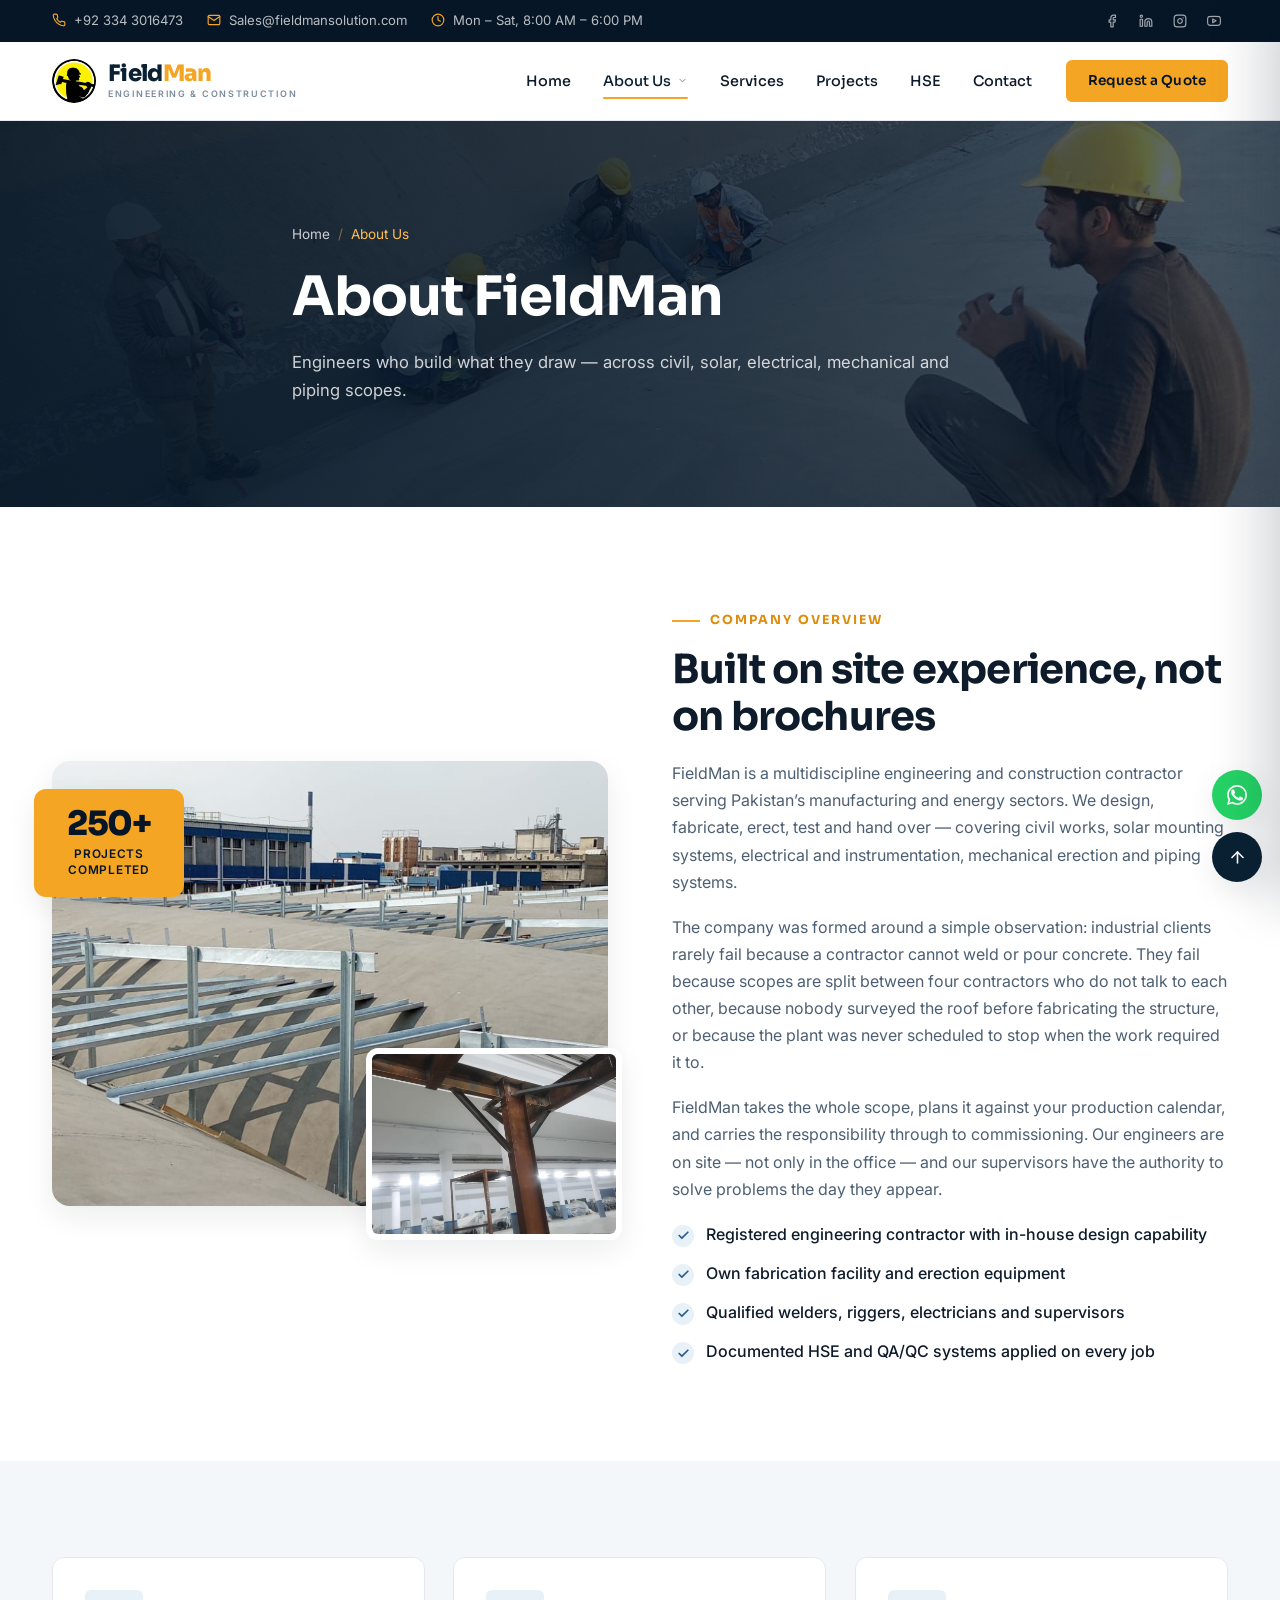
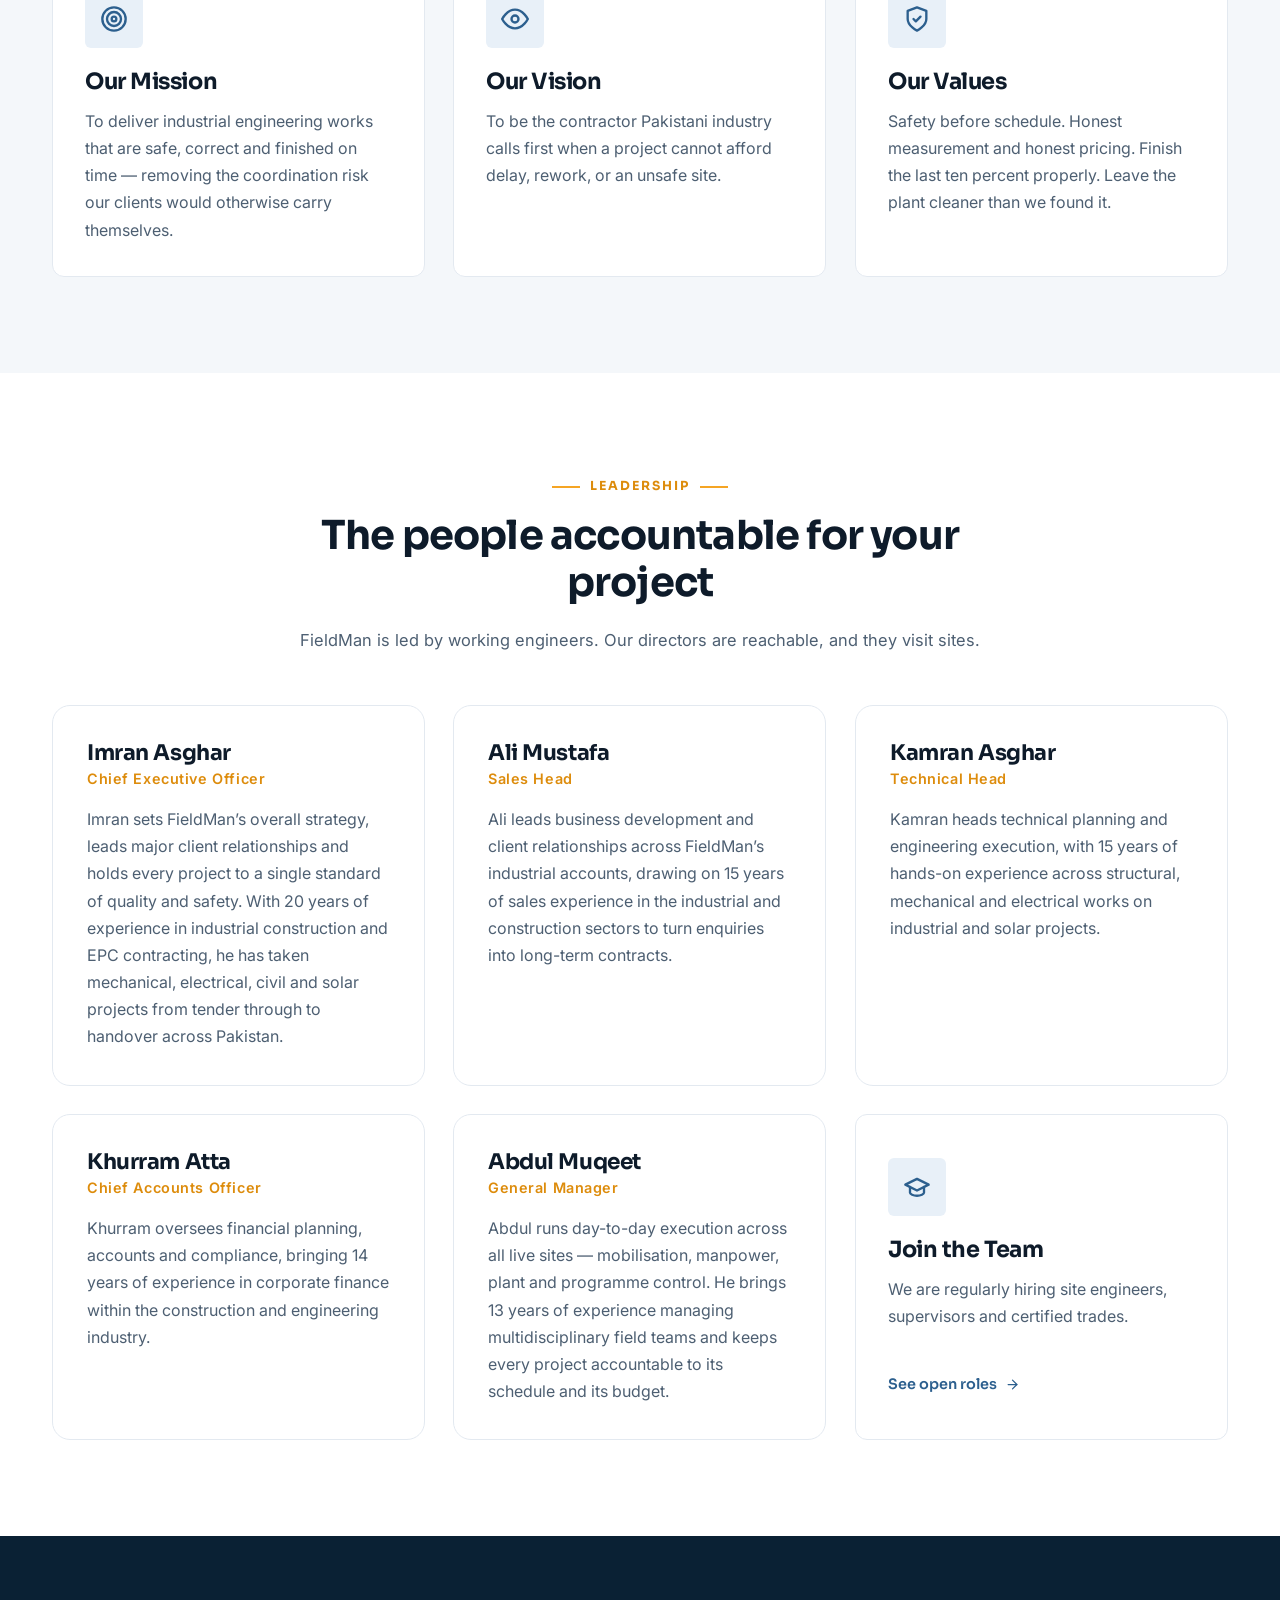
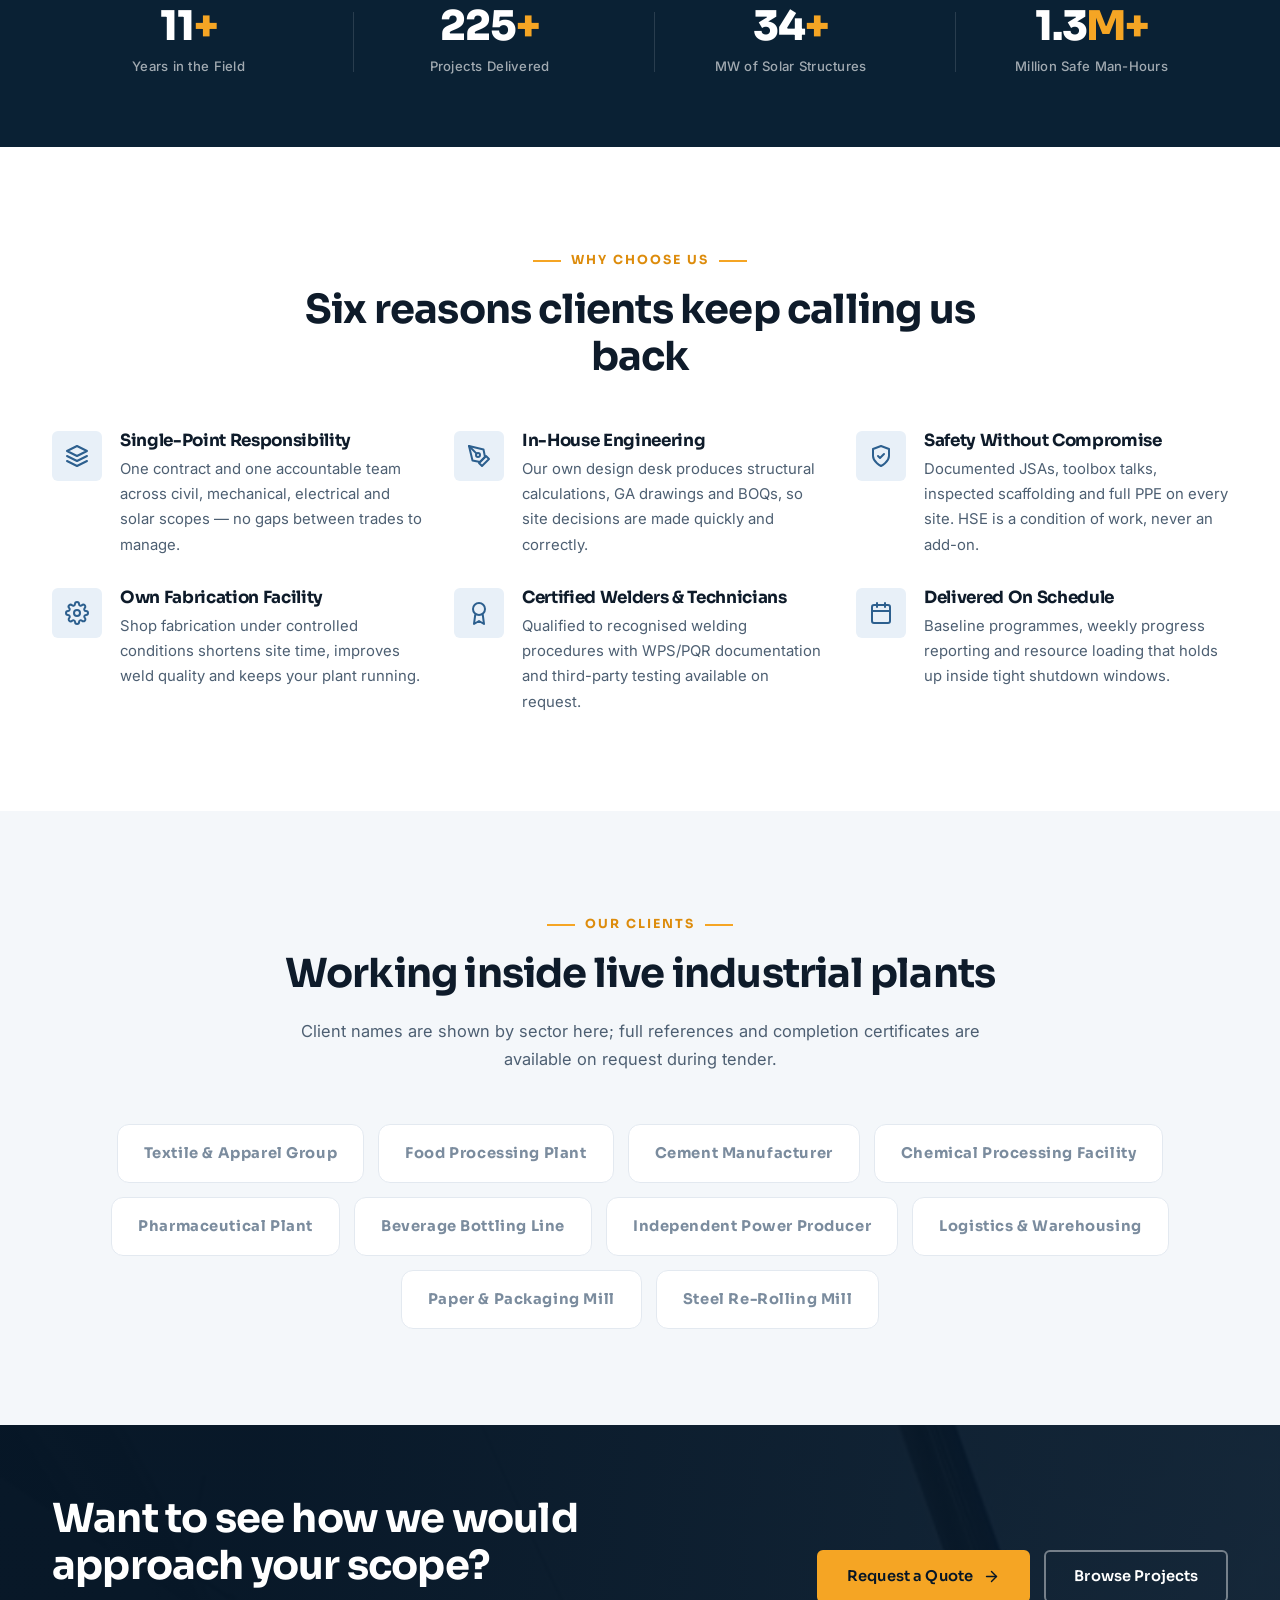
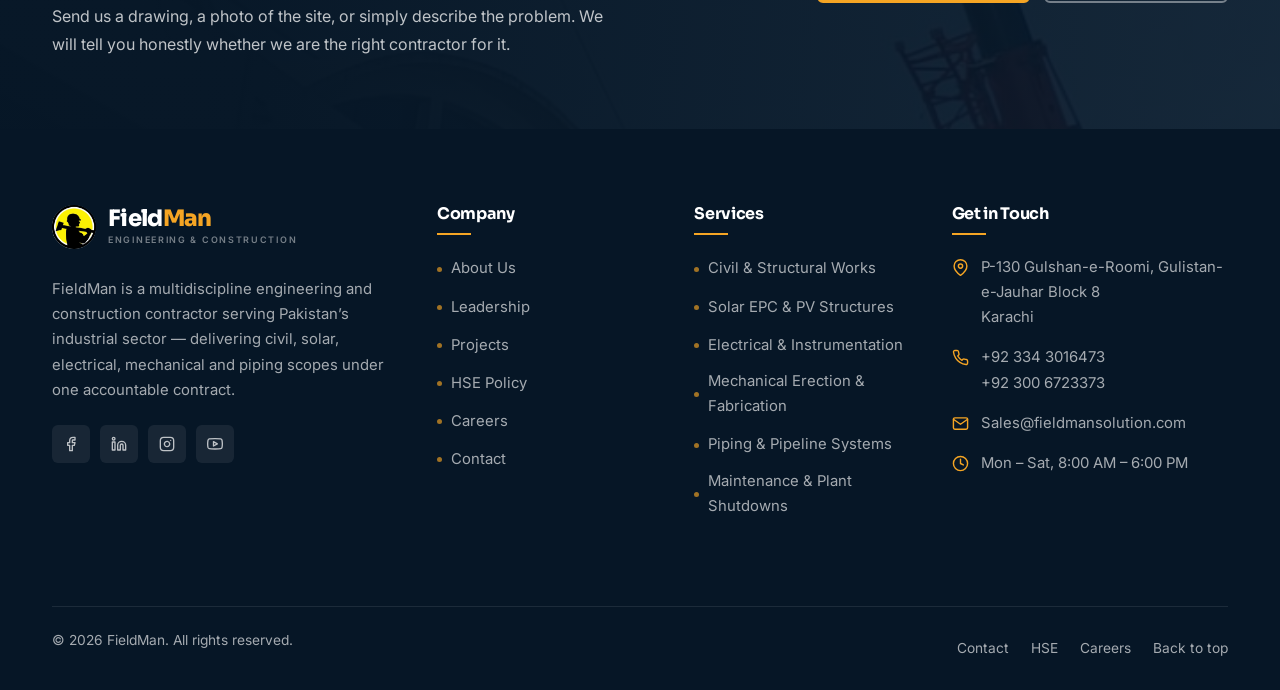
==== commit b235f507: "updates" ====
--- a/about.html
+++ b/about.html
@@ -24,8 +24,8 @@
 <div class="topbar">
   <div class="container topbar-inner">
     <ul class="topbar-list">
-      <li><a class="topbar-item" href="tel:+922134567890"><svg xmlns="http://www.w3.org/2000/svg" viewBox="0 0 24 24" fill="none" stroke="currentColor" stroke-width="2" stroke-linecap="round" stroke-linejoin="round" aria-hidden="true"><path d="M22 16.92v3a2 2 0 0 1-2.18 2 19.79 19.79 0 0 1-8.63-3.07 19.5 19.5 0 0 1-6-6 19.79 19.79 0 0 1-3.07-8.67A2 2 0 0 1 4.11 2h3a2 2 0 0 1 2 1.72 12.84 12.84 0 0 0 .7 2.81 2 2 0 0 1-.45 2.11L8.09 9.91a16 16 0 0 0 6 6l1.27-1.27a2 2 0 0 1 2.11-.45 12.84 12.84 0 0 0 2.81.7A2 2 0 0 1 22 16.92z"/></svg> +92 21 3456 7890</a></li>
-      <li><a class="topbar-item" href="mailto:info@fieldman.com.pk"><svg xmlns="http://www.w3.org/2000/svg" viewBox="0 0 24 24" fill="none" stroke="currentColor" stroke-width="2" stroke-linecap="round" stroke-linejoin="round" aria-hidden="true"><path d="M4 4h16c1.1 0 2 .9 2 2v12c0 1.1-.9 2-2 2H4c-1.1 0-2-.9-2-2V6c0-1.1.9-2 2-2z"/><polyline points="22,6 12,13 2,6"/></svg> info@fieldman.com.pk</a></li>
+      <li><a class="topbar-item" href="tel:+923343016473"><svg xmlns="http://www.w3.org/2000/svg" viewBox="0 0 24 24" fill="none" stroke="currentColor" stroke-width="2" stroke-linecap="round" stroke-linejoin="round" aria-hidden="true"><path d="M22 16.92v3a2 2 0 0 1-2.18 2 19.79 19.79 0 0 1-8.63-3.07 19.5 19.5 0 0 1-6-6 19.79 19.79 0 0 1-3.07-8.67A2 2 0 0 1 4.11 2h3a2 2 0 0 1 2 1.72 12.84 12.84 0 0 0 .7 2.81 2 2 0 0 1-.45 2.11L8.09 9.91a16 16 0 0 0 6 6l1.27-1.27a2 2 0 0 1 2.11-.45 12.84 12.84 0 0 0 2.81.7A2 2 0 0 1 22 16.92z"/></svg> +92 334 3016473</a></li>
+      <li><a class="topbar-item" href="mailto:Sales@fieldmansolution.com"><svg xmlns="http://www.w3.org/2000/svg" viewBox="0 0 24 24" fill="none" stroke="currentColor" stroke-width="2" stroke-linecap="round" stroke-linejoin="round" aria-hidden="true"><path d="M4 4h16c1.1 0 2 .9 2 2v12c0 1.1-.9 2-2 2H4c-1.1 0-2-.9-2-2V6c0-1.1.9-2 2-2z"/><polyline points="22,6 12,13 2,6"/></svg> Sales@fieldmansolution.com</a></li>
       <li><span class="topbar-item topbar-item--hours"><svg xmlns="http://www.w3.org/2000/svg" viewBox="0 0 24 24" fill="none" stroke="currentColor" stroke-width="2" stroke-linecap="round" stroke-linejoin="round" aria-hidden="true"><circle cx="12" cy="12" r="10"/><polyline points="12 6 12 12 16 14"/></svg> Mon – Sat, 8:00 AM – 6:00 PM</span></li>
     </ul>
     <div class="topbar-social">
@@ -40,7 +40,7 @@
 <header class="header">
   <div class="container header-inner">
     <a class="brand" href="index.html" aria-label="FieldMan — home">
-  <img class="brand-mark" src="assets/img/logo-mark.svg" width="44" height="44" alt="">
+  <img class="brand-mark" src="assets/img/main-logo.jpeg" width="44" height="44" alt="">
   <span class="brand-text">
     <span class="brand-name">Field<span>Man</span></span>
     <span class="brand-tag">Engineering &amp; Construction</span>
@@ -62,7 +62,7 @@
 <nav class="mobile-nav" id="mobile-nav" aria-label="Mobile navigation">
   <div class="mobile-nav-head">
     <a class="brand" href="index.html" aria-label="FieldMan — home">
-  <img class="brand-mark" src="assets/img/logo-mark.svg" width="44" height="44" alt="">
+  <img class="brand-mark" src="assets/img/main-logo.jpeg" width="44" height="44" alt="">
   <span class="brand-text">
     <span class="brand-name">Field<span>Man</span></span>
     <span class="brand-tag">Engineering &amp; Construction</span>
@@ -73,9 +73,9 @@
   <ul class="mobile-list"><li><a href="index.html">Home</a></li><li><button class="mobile-sub-toggle" aria-expanded="false" aria-controls="msub-about">About Us <svg xmlns="http://www.w3.org/2000/svg" viewBox="0 0 24 24" fill="none" stroke="currentColor" stroke-width="2" stroke-linecap="round" stroke-linejoin="round" aria-hidden="true"><polyline points="6 9 12 15 18 9"/></svg></button><ul class="mobile-sub" id="msub-about"><li><a href="about.html">Overview</a></li><li><a href="about.html">Company Overview</a></li><li><a href="about.html#leadership">Leadership Team</a></li><li><a href="about.html#clients">Our Clients</a></li><li><a href="careers.html">Careers</a></li></ul></li><li><a href="services.html">Services</a></li><li><a href="projects.html">Projects</a></li><li><a href="hse.html">HSE</a></li><li><a href="contact.html">Contact</a></li></ul>
   <a class="btn btn-primary btn-block" href="contact.html#quote">Request a Quote</a>
   <div class="mobile-contact">
-    <a class="topbar-item" href="tel:+922134567890"><svg xmlns="http://www.w3.org/2000/svg" viewBox="0 0 24 24" fill="none" stroke="currentColor" stroke-width="2" stroke-linecap="round" stroke-linejoin="round" aria-hidden="true"><path d="M22 16.92v3a2 2 0 0 1-2.18 2 19.79 19.79 0 0 1-8.63-3.07 19.5 19.5 0 0 1-6-6 19.79 19.79 0 0 1-3.07-8.67A2 2 0 0 1 4.11 2h3a2 2 0 0 1 2 1.72 12.84 12.84 0 0 0 .7 2.81 2 2 0 0 1-.45 2.11L8.09 9.91a16 16 0 0 0 6 6l1.27-1.27a2 2 0 0 1 2.11-.45 12.84 12.84 0 0 0 2.81.7A2 2 0 0 1 22 16.92z"/></svg> +92 21 3456 7890</a>
-    <a class="topbar-item" href="mailto:info@fieldman.com.pk"><svg xmlns="http://www.w3.org/2000/svg" viewBox="0 0 24 24" fill="none" stroke="currentColor" stroke-width="2" stroke-linecap="round" stroke-linejoin="round" aria-hidden="true"><path d="M4 4h16c1.1 0 2 .9 2 2v12c0 1.1-.9 2-2 2H4c-1.1 0-2-.9-2-2V6c0-1.1.9-2 2-2z"/><polyline points="22,6 12,13 2,6"/></svg> info@fieldman.com.pk</a>
-    <span class="topbar-item"><svg xmlns="http://www.w3.org/2000/svg" viewBox="0 0 24 24" fill="none" stroke="currentColor" stroke-width="2" stroke-linecap="round" stroke-linejoin="round" aria-hidden="true"><path d="M21 10c0 7-9 13-9 13s-9-6-9-13a9 9 0 0 1 18 0z"/><circle cx="12" cy="10" r="3"/></svg> Plot 27-C, Sector 15, Korangi Industrial Area</span>
+    <a class="topbar-item" href="tel:+923343016473"><svg xmlns="http://www.w3.org/2000/svg" viewBox="0 0 24 24" fill="none" stroke="currentColor" stroke-width="2" stroke-linecap="round" stroke-linejoin="round" aria-hidden="true"><path d="M22 16.92v3a2 2 0 0 1-2.18 2 19.79 19.79 0 0 1-8.63-3.07 19.5 19.5 0 0 1-6-6 19.79 19.79 0 0 1-3.07-8.67A2 2 0 0 1 4.11 2h3a2 2 0 0 1 2 1.72 12.84 12.84 0 0 0 .7 2.81 2 2 0 0 1-.45 2.11L8.09 9.91a16 16 0 0 0 6 6l1.27-1.27a2 2 0 0 1 2.11-.45 12.84 12.84 0 0 0 2.81.7A2 2 0 0 1 22 16.92z"/></svg> +92 334 3016473</a>
+    <a class="topbar-item" href="mailto:Sales@fieldmansolution.com"><svg xmlns="http://www.w3.org/2000/svg" viewBox="0 0 24 24" fill="none" stroke="currentColor" stroke-width="2" stroke-linecap="round" stroke-linejoin="round" aria-hidden="true"><path d="M4 4h16c1.1 0 2 .9 2 2v12c0 1.1-.9 2-2 2H4c-1.1 0-2-.9-2-2V6c0-1.1.9-2 2-2z"/><polyline points="22,6 12,13 2,6"/></svg> Sales@fieldmansolution.com</a>
+    <span class="topbar-item"><svg xmlns="http://www.w3.org/2000/svg" viewBox="0 0 24 24" fill="none" stroke="currentColor" stroke-width="2" stroke-linecap="round" stroke-linejoin="round" aria-hidden="true"><path d="M21 10c0 7-9 13-9 13s-9-6-9-13a9 9 0 0 1 18 0z"/><circle cx="12" cy="10" r="3"/></svg> P-130 Gulshan-e-Roomi, Gulistan-e-Jauhar Block 8, Karachi</span>
   </div>
 </nav>
 
@@ -145,11 +145,6 @@
     </div>
   </div>
 </section>
-<!-- ===================================================================
-     PLACEHOLDER CONTENT — the leadership names, biographies and photographs
-     below are stand-ins for layout purposes. Replace every name, role, quote
-     and image with your real team before publishing. See README.md.
-     =================================================================== -->
 <section class="section" id="leadership">
   <div class="container">
     <div class="section-head section-head--center reveal">
@@ -159,74 +154,49 @@
       they visit sites.</p>
     </div>
 
-    <div class="grid grid-2" style="margin-bottom:28px">
+    <div class="grid grid-3" style="margin-bottom:28px">
       <article class="leader reveal">
-        <div class="leader-photo">
-          <img src="assets/img/team/leader-ceo.jpg" alt="Portrait of FieldMan's Chief Executive Officer" loading="lazy" decoding="async">
-        </div>
-        <div>
-          <h3>Ahmed Raza Khan</h3>
-          <div class="team-role">Founder &amp; Chief Executive Officer</div>
-          <blockquote>We quote what we can actually build, and then we build it. That is the whole business.</blockquote>
-          <p>A mechanical engineer with over eighteen years on industrial sites, Ahmed founded FieldMan
-          after years of watching split-scope projects stall between contractors. He leads engineering
-          strategy and client delivery.</p>
-        </div>
-      </article>
-
-      <article class="leader reveal" data-delay="120">
-        <div class="leader-photo">
-          <img src="assets/img/team/leader-director.jpg" alt="Portrait of FieldMan's Co-Founder and Director of Operations" loading="lazy" decoding="async">
-        </div>
-        <div>
-          <h3>Bilal Ahmed Siddiqui</h3>
-          <div class="team-role">Co-Founder &amp; Director, Operations</div>
-          <blockquote>A safe site and a fast site are the same site. Disorder is what costs you days.</blockquote>
-          <p>Bilal runs execution across all live projects — mobilisation, manpower, plant and
-          programme. He built FieldMan&rsquo;s fabrication facility and its HSE management system.</p>
-        </div>
-      </article>
-    </div>
-
-    <div class="grid grid-4">
-      <article class="team-card reveal">
-        <div class="team-photo">
-          <img src="assets/img/team/leader-gm.jpg" alt="Portrait of FieldMan's General Manager, Projects" loading="lazy" decoding="async">
-          <div class="team-social">
-            <a href="#" aria-label="LinkedIn profile"><svg xmlns="http://www.w3.org/2000/svg" viewBox="0 0 24 24" fill="none" stroke="currentColor" stroke-width="2" stroke-linecap="round" stroke-linejoin="round" aria-hidden="true"><path d="M16 8a6 6 0 0 1 6 6v7h-4v-7a2 2 0 0 0-2-2 2 2 0 0 0-2 2v7h-4v-7a6 6 0 0 1 6-6z"/><rect x="2" y="9" width="4" height="12"/><circle cx="4" cy="4" r="2"/></svg></a>
-            <a href="mailto:info@fieldman.com.pk" aria-label="Send an email"><svg xmlns="http://www.w3.org/2000/svg" viewBox="0 0 24 24" fill="none" stroke="currentColor" stroke-width="2" stroke-linecap="round" stroke-linejoin="round" aria-hidden="true"><path d="M4 4h16c1.1 0 2 .9 2 2v12c0 1.1-.9 2-2 2H4c-1.1 0-2-.9-2-2V6c0-1.1.9-2 2-2z"/><polyline points="22,6 12,13 2,6"/></svg></a>
-          </div>
-        </div>
-        <div class="team-body">
-          <h3>Usman Tariq</h3>
-          <div class="team-role">General Manager — Projects</div>
-          <p>Plans and controls project programmes, resourcing and client reporting.</p>
-        </div>
-      </article>
-
-      <article class="team-card reveal" data-delay="80">
-        <div class="team-photo">
-          <img src="assets/img/team/leader-hse.jpg" alt="Portrait of FieldMan's Head of HSE and Quality" loading="lazy" decoding="async">
-          <div class="team-social">
-            <a href="#" aria-label="LinkedIn profile"><svg xmlns="http://www.w3.org/2000/svg" viewBox="0 0 24 24" fill="none" stroke="currentColor" stroke-width="2" stroke-linecap="round" stroke-linejoin="round" aria-hidden="true"><path d="M16 8a6 6 0 0 1 6 6v7h-4v-7a2 2 0 0 0-2-2 2 2 0 0 0-2 2v7h-4v-7a6 6 0 0 1 6-6z"/><rect x="2" y="9" width="4" height="12"/><circle cx="4" cy="4" r="2"/></svg></a>
-            <a href="mailto:info@fieldman.com.pk" aria-label="Send an email"><svg xmlns="http://www.w3.org/2000/svg" viewBox="0 0 24 24" fill="none" stroke="currentColor" stroke-width="2" stroke-linecap="round" stroke-linejoin="round" aria-hidden="true"><path d="M4 4h16c1.1 0 2 .9 2 2v12c0 1.1-.9 2-2 2H4c-1.1 0-2-.9-2-2V6c0-1.1.9-2 2-2z"/><polyline points="22,6 12,13 2,6"/></svg></a>
-          </div>
-        </div>
-        <div class="team-body">
-          <h3>Sana Iqbal</h3>
-          <div class="team-role">Head of HSE &amp; Quality</div>
-          <p>Owns safety planning, site audits, QA/QC documentation and handover packs.</p>
-        </div>
+        <h3>Imran Asghar</h3>
+        <div class="team-role">Chief Executive Officer</div>
+        <p>Imran sets FieldMan&rsquo;s overall strategy, leads major client relationships and holds every
+        project to a single standard of quality and safety. With 20 years of experience in industrial
+        construction and EPC contracting, he has taken mechanical, electrical, civil and solar projects
+        from tender through to handover across Pakistan.</p>
+      </article>
+
+      <article class="leader reveal" data-delay="80">
+        <h3>Ali Mustafa</h3>
+        <div class="team-role">Sales Head</div>
+        <p>Ali leads business development and client relationships across FieldMan&rsquo;s industrial
+        accounts, drawing on 15 years of sales experience in the industrial and construction sectors to
+        turn enquiries into long-term contracts.</p>
+      </article>
+
+      <article class="leader reveal" data-delay="160">
+        <h3>Kamran Asghar</h3>
+        <div class="team-role">Technical Head</div>
+        <p>Kamran heads technical planning and engineering execution, with 15 years of hands-on experience
+        across structural, mechanical and electrical works on industrial and solar projects.</p>
+      </article>
+    </div>
+
+    <div class="grid grid-3">
+      <article class="leader reveal">
+        <h3>Khurram Atta</h3>
+        <div class="team-role">Chief Accounts Officer</div>
+        <p>Khurram oversees financial planning, accounts and compliance, bringing 14 years of experience in
+        corporate finance within the construction and engineering industry.</p>
+      </article>
+
+      <article class="leader reveal" data-delay="80">
+        <h3>Abdul Muqeet</h3>
+        <div class="team-role">General Manager</div>
+        <p>Abdul runs day-to-day execution across all live sites — mobilisation, manpower, plant and
+        programme control. He brings 13 years of experience managing multidisciplinary field teams and
+        keeps every project accountable to its schedule and its budget.</p>
       </article>
 
       <article class="card reveal" data-delay="160" style="display:flex;flex-direction:column;justify-content:center">
-        <div class="service-icon"><svg xmlns="http://www.w3.org/2000/svg" viewBox="0 0 24 24" fill="none" stroke="currentColor" stroke-width="2" stroke-linecap="round" stroke-linejoin="round" aria-hidden="true"><path d="M17 21v-2a4 4 0 0 0-4-4H5a4 4 0 0 0-4 4v2"/><circle cx="9" cy="7" r="4"/><path d="M23 21v-2a4 4 0 0 0-3-3.87"/><path d="M16 3.13a4 4 0 0 1 0 7.75"/></svg></div>
-        <h3>600+ Field Staff</h3>
-        <p>Welders, fitters, electricians, riggers, masons and supervisors — directly employed and
-        directly supervised.</p>
-      </article>
-
-      <article class="card reveal" data-delay="240" style="display:flex;flex-direction:column;justify-content:center">
         <div class="service-icon"><svg xmlns="http://www.w3.org/2000/svg" viewBox="0 0 24 24" fill="none" stroke="currentColor" stroke-width="2" stroke-linecap="round" stroke-linejoin="round" aria-hidden="true"><path d="M22 10L12 5 2 10l10 5 10-5z"/><path d="M6 12v5c0 1 2.7 2.5 6 2.5s6-1.5 6-2.5v-5"/></svg></div>
         <h3>Join the Team</h3>
         <p>We are regularly hiring site engineers, supervisors and certified trades.</p>
@@ -311,7 +281,7 @@
     <div class="footer-grid">
       <div>
         <a class="brand" href="index.html" aria-label="FieldMan — home">
-  <img class="brand-mark" src="assets/img/logo-mark.svg" width="44" height="44" alt="">
+  <img class="brand-mark" src="assets/img/main-logo.jpeg" width="44" height="44" alt="">
   <span class="brand-text">
     <span class="brand-name">Field<span>Man</span></span>
     <span class="brand-tag">Engineering &amp; Construction</span>
@@ -348,9 +318,9 @@
       <div>
         <h4>Get in Touch</h4>
         <ul class="footer-contact">
-          <li><svg xmlns="http://www.w3.org/2000/svg" viewBox="0 0 24 24" fill="none" stroke="currentColor" stroke-width="2" stroke-linecap="round" stroke-linejoin="round" aria-hidden="true"><path d="M21 10c0 7-9 13-9 13s-9-6-9-13a9 9 0 0 1 18 0z"/><circle cx="12" cy="10" r="3"/></svg> <span>Plot 27-C, Sector 15, Korangi Industrial Area<br>Karachi 74900, Pakistan</span></li>
-          <li><svg xmlns="http://www.w3.org/2000/svg" viewBox="0 0 24 24" fill="none" stroke="currentColor" stroke-width="2" stroke-linecap="round" stroke-linejoin="round" aria-hidden="true"><path d="M22 16.92v3a2 2 0 0 1-2.18 2 19.79 19.79 0 0 1-8.63-3.07 19.5 19.5 0 0 1-6-6 19.79 19.79 0 0 1-3.07-8.67A2 2 0 0 1 4.11 2h3a2 2 0 0 1 2 1.72 12.84 12.84 0 0 0 .7 2.81 2 2 0 0 1-.45 2.11L8.09 9.91a16 16 0 0 0 6 6l1.27-1.27a2 2 0 0 1 2.11-.45 12.84 12.84 0 0 0 2.81.7A2 2 0 0 1 22 16.92z"/></svg> <span><a href="tel:+922134567890">+92 21 3456 7890</a><br><a href="tel:+923001234567">+92 300 1234567</a></span></li>
-          <li><svg xmlns="http://www.w3.org/2000/svg" viewBox="0 0 24 24" fill="none" stroke="currentColor" stroke-width="2" stroke-linecap="round" stroke-linejoin="round" aria-hidden="true"><path d="M4 4h16c1.1 0 2 .9 2 2v12c0 1.1-.9 2-2 2H4c-1.1 0-2-.9-2-2V6c0-1.1.9-2 2-2z"/><polyline points="22,6 12,13 2,6"/></svg> <span><a href="mailto:info@fieldman.com.pk">info@fieldman.com.pk</a></span></li>
+          <li><svg xmlns="http://www.w3.org/2000/svg" viewBox="0 0 24 24" fill="none" stroke="currentColor" stroke-width="2" stroke-linecap="round" stroke-linejoin="round" aria-hidden="true"><path d="M21 10c0 7-9 13-9 13s-9-6-9-13a9 9 0 0 1 18 0z"/><circle cx="12" cy="10" r="3"/></svg> <span><a href="https://www.google.com/maps/place/Block+8+Karachi,+Pakistan/@24.9332586,67.157268,17.54z/data=!4m6!3m5!1s0x3eb33843919b40c1:0x7d69dde556773373!8m2!3d24.9326025!4d67.1574231!16s%2Fg%2F11hb1hpg53?entry=ttu&amp;g_ep=EgoyMDI2MDkxNi4wIKXMDSoASAFQAw%3D%3D" target="_blank" rel="noopener">P-130 Gulshan-e-Roomi, Gulistan-e-Jauhar Block 8<br>Karachi</a></span></li>
+          <li><svg xmlns="http://www.w3.org/2000/svg" viewBox="0 0 24 24" fill="none" stroke="currentColor" stroke-width="2" stroke-linecap="round" stroke-linejoin="round" aria-hidden="true"><path d="M22 16.92v3a2 2 0 0 1-2.18 2 19.79 19.79 0 0 1-8.63-3.07 19.5 19.5 0 0 1-6-6 19.79 19.79 0 0 1-3.07-8.67A2 2 0 0 1 4.11 2h3a2 2 0 0 1 2 1.72 12.84 12.84 0 0 0 .7 2.81 2 2 0 0 1-.45 2.11L8.09 9.91a16 16 0 0 0 6 6l1.27-1.27a2 2 0 0 1 2.11-.45 12.84 12.84 0 0 0 2.81.7A2 2 0 0 1 22 16.92z"/></svg> <span><a href="tel:+923343016473">+92 334 3016473</a><br><a href="tel:+923006723373">+92 300 6723373</a></span></li>
+          <li><svg xmlns="http://www.w3.org/2000/svg" viewBox="0 0 24 24" fill="none" stroke="currentColor" stroke-width="2" stroke-linecap="round" stroke-linejoin="round" aria-hidden="true"><path d="M4 4h16c1.1 0 2 .9 2 2v12c0 1.1-.9 2-2 2H4c-1.1 0-2-.9-2-2V6c0-1.1.9-2 2-2z"/><polyline points="22,6 12,13 2,6"/></svg> <span><a href="mailto:Sales@fieldmansolution.com">Sales@fieldmansolution.com</a></span></li>
           <li><svg xmlns="http://www.w3.org/2000/svg" viewBox="0 0 24 24" fill="none" stroke="currentColor" stroke-width="2" stroke-linecap="round" stroke-linejoin="round" aria-hidden="true"><circle cx="12" cy="12" r="10"/><polyline points="12 6 12 12 16 14"/></svg> <span>Mon – Sat, 8:00 AM – 6:00 PM</span></li>
         </ul>
       </div>
@@ -369,7 +339,7 @@
 </footer>
 
 <div class="fab-stack">
-  <a class="fab fab-whatsapp" href="https://wa.me/923001234567" target="_blank" rel="noopener"
+  <a class="fab fab-whatsapp" href="https://wa.me/923343016473" target="_blank" rel="noopener"
      aria-label="Chat with FieldMan on WhatsApp"><svg xmlns="http://www.w3.org/2000/svg" viewBox="0 0 24 24" fill="currentColor" aria-hidden="true"><path d="M17.47 14.38c-.3-.15-1.75-.86-2.02-.96-.27-.1-.47-.15-.67.15-.2.3-.77.96-.94 1.16-.17.2-.35.22-.64.07-.3-.15-1.25-.46-2.39-1.47-.88-.79-1.48-1.76-1.65-2.06-.17-.3-.02-.46.13-.61.13-.13.3-.35.45-.52.15-.17.2-.3.3-.5.1-.2.05-.37-.02-.52-.08-.15-.67-1.6-.92-2.2-.24-.58-.49-.5-.67-.51h-.57c-.2 0-.52.07-.79.37-.27.3-1.04 1.01-1.04 2.47s1.06 2.86 1.21 3.06c.15.2 2.1 3.2 5.08 4.49.71.3 1.26.49 1.69.63.71.23 1.36.19 1.87.12.57-.09 1.75-.72 2-1.41.25-.69.25-1.28.17-1.41-.07-.13-.27-.2-.57-.35zM12.04 2C6.58 2 2.13 6.45 2.13 11.91c0 1.75.46 3.45 1.32 4.95L2 22l5.25-1.38a9.87 9.87 0 0 0 4.79 1.22h.01c5.46 0 9.91-4.45 9.91-9.91C21.96 6.45 17.5 2 12.04 2zm0 18.15h-.01a8.2 8.2 0 0 1-4.19-1.15l-.3-.18-3.12.82.83-3.04-.2-.31a8.2 8.2 0 0 1-1.26-4.38c0-4.54 3.7-8.23 8.25-8.23 2.2 0 4.27.86 5.83 2.42a8.19 8.19 0 0 1 2.41 5.83c0 4.54-3.7 8.23-8.24 8.23z"/></svg></a>
   <button class="fab fab-top" type="button" aria-label="Back to top"><svg xmlns="http://www.w3.org/2000/svg" viewBox="0 0 24 24" fill="none" stroke="currentColor" stroke-width="2" stroke-linecap="round" stroke-linejoin="round" aria-hidden="true"><line x1="12" y1="19" x2="12" y2="5"/><polyline points="5 12 12 5 19 12"/></svg></button>
 </div>
--- a/assets/css/style.css
+++ b/assets/css/style.css
@@ -254,7 +254,7 @@
 }
 
 .brand { display: inline-flex; align-items: center; gap: 12px; flex: none; }
-.brand-mark { width: 44px; height: 44px; flex: none; }
+.brand-mark { width: 44px; height: 44px; border-radius: 50%; object-fit: cover; display: block; }
 .brand-text { display: flex; flex-direction: column; line-height: 1; }
 .brand-name {
   font-family: var(--font-head); font-size: 1.42rem; font-weight: 800;
@@ -665,52 +665,20 @@
 .lb-next { right: 22px; top: 50%; transform: translateY(-50%); }
 
 /* 9. Team, testimonials, process ----------------------------------------- */
-.team-card {
-  background: #fff; border: 1px solid var(--line); border-radius: var(--radius);
-  overflow: hidden; text-align: center;
-  transition: transform .3s var(--ease), box-shadow .3s var(--ease), border-color .3s var(--ease);
-}
-.team-card:hover { transform: translateY(-6px); box-shadow: var(--shadow); border-color: transparent; }
-.team-photo { position: relative; aspect-ratio: 1; overflow: hidden; background: var(--surface-2); }
-.team-photo img { width: 100%; height: 100%; object-fit: cover; transition: transform .5s var(--ease); }
-.team-card:hover .team-photo img { transform: scale(1.05); }
-.team-social {
-  position: absolute; left: 0; right: 0; bottom: 0;
-  display: flex; justify-content: center; gap: 8px; padding: 14px;
-  background: linear-gradient(to top, rgba(6, 22, 38, .88), rgba(6, 22, 38, 0));
-  transform: translateY(100%); opacity: 0;
-  transition: transform .3s var(--ease), opacity .3s var(--ease);
-}
-.team-card:hover .team-social { transform: translateY(0); opacity: 1; }
-.team-social a {
-  width: 32px; height: 32px; border-radius: 50%; display: grid; place-items: center;
-  background: rgba(255, 255, 255, .18); color: #fff;
-}
-.team-social a:hover { background: var(--amber-500); color: var(--navy-900); }
-.team-social svg { width: 14px; height: 14px; }
-.team-body { padding: 20px 18px 24px; }
-.team-body h3 { font-size: 1.08rem; margin-bottom: 2px; }
 .team-role {
   font-size: .84rem; font-weight: 600; color: var(--amber-600);
   letter-spacing: .04em; margin-bottom: 10px;
 }
-.team-body p { font-size: .88rem; margin-bottom: 0; }
-
-/* Leadership feature (CEO / Co-founder large cards) */
+
+/* Leadership feature cards */
 .leader {
-  display: grid; grid-template-columns: 240px 1fr; gap: clamp(22px, 3vw, 38px);
-  align-items: start;
   background: #fff; border: 1px solid var(--line);
   border-radius: var(--radius-lg); padding: clamp(22px, 2.8vw, 34px);
-}
-.leader-photo { border-radius: var(--radius); overflow: hidden; aspect-ratio: 1; background: var(--surface-2); }
-.leader-photo img { width: 100%; height: 100%; object-fit: cover; }
+  transition: transform .3s var(--ease), box-shadow .3s var(--ease), border-color .3s var(--ease);
+}
+.leader:hover { transform: translateY(-6px); box-shadow: var(--shadow); border-color: transparent; }
 .leader h3 { margin-bottom: 2px; font-size: 1.35rem; }
 .leader .team-role { font-size: .9rem; margin-bottom: 14px; }
-.leader blockquote {
-  margin: 0 0 16px; padding-left: 18px; border-left: 3px solid var(--amber-500);
-  font-size: 1rem; font-style: italic; color: var(--ink);
-}
 
 /* Testimonials */
 .testimonial {
@@ -929,7 +897,6 @@
   .nav, .header-cta .btn { display: none; }
   .burger { display: grid; }
   .footer-grid { grid-template-columns: 1fr 1fr; }
-  .leader { grid-template-columns: 200px 1fr; }
 }
 
 @media (max-width: 960px) {
@@ -964,10 +931,7 @@
   .projects-grid { grid-template-columns: 1fr; }
   .process { grid-template-columns: 1fr; }
   .footer-grid { grid-template-columns: 1fr; }
-  .leader { grid-template-columns: 1fr; text-align: center; }
-  .leader-photo { max-width: 220px; margin-inline: auto; }
-  .leader blockquote { text-align: left; }
-  .brand-mark { width: 38px; height: 38px; }
+  .brand-mark { width: 44px; height: 44px; border-radius: 50%; object-fit: cover; display: block; }
   .brand-name { font-size: 1.24rem; }
   .btn { padding: 14px 22px; }
   .btn-group .btn { flex: 1 1 100%; }
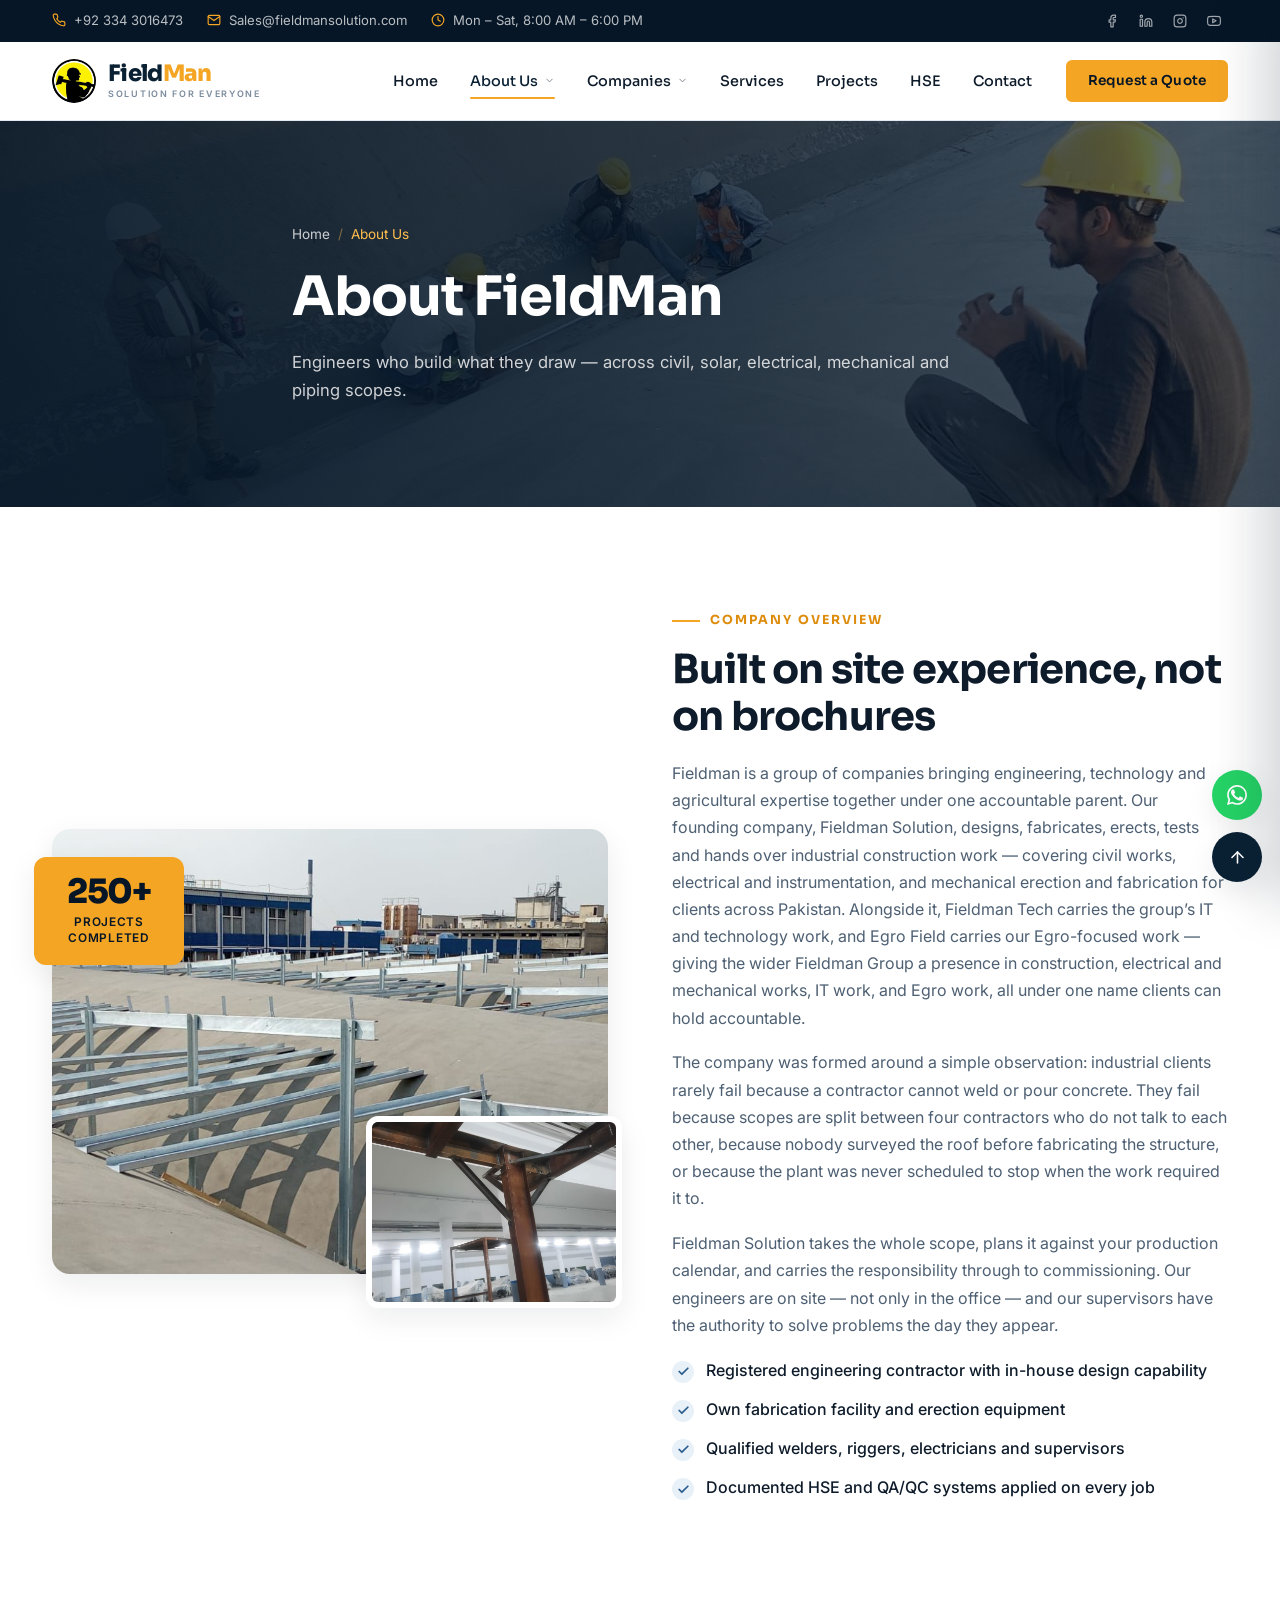
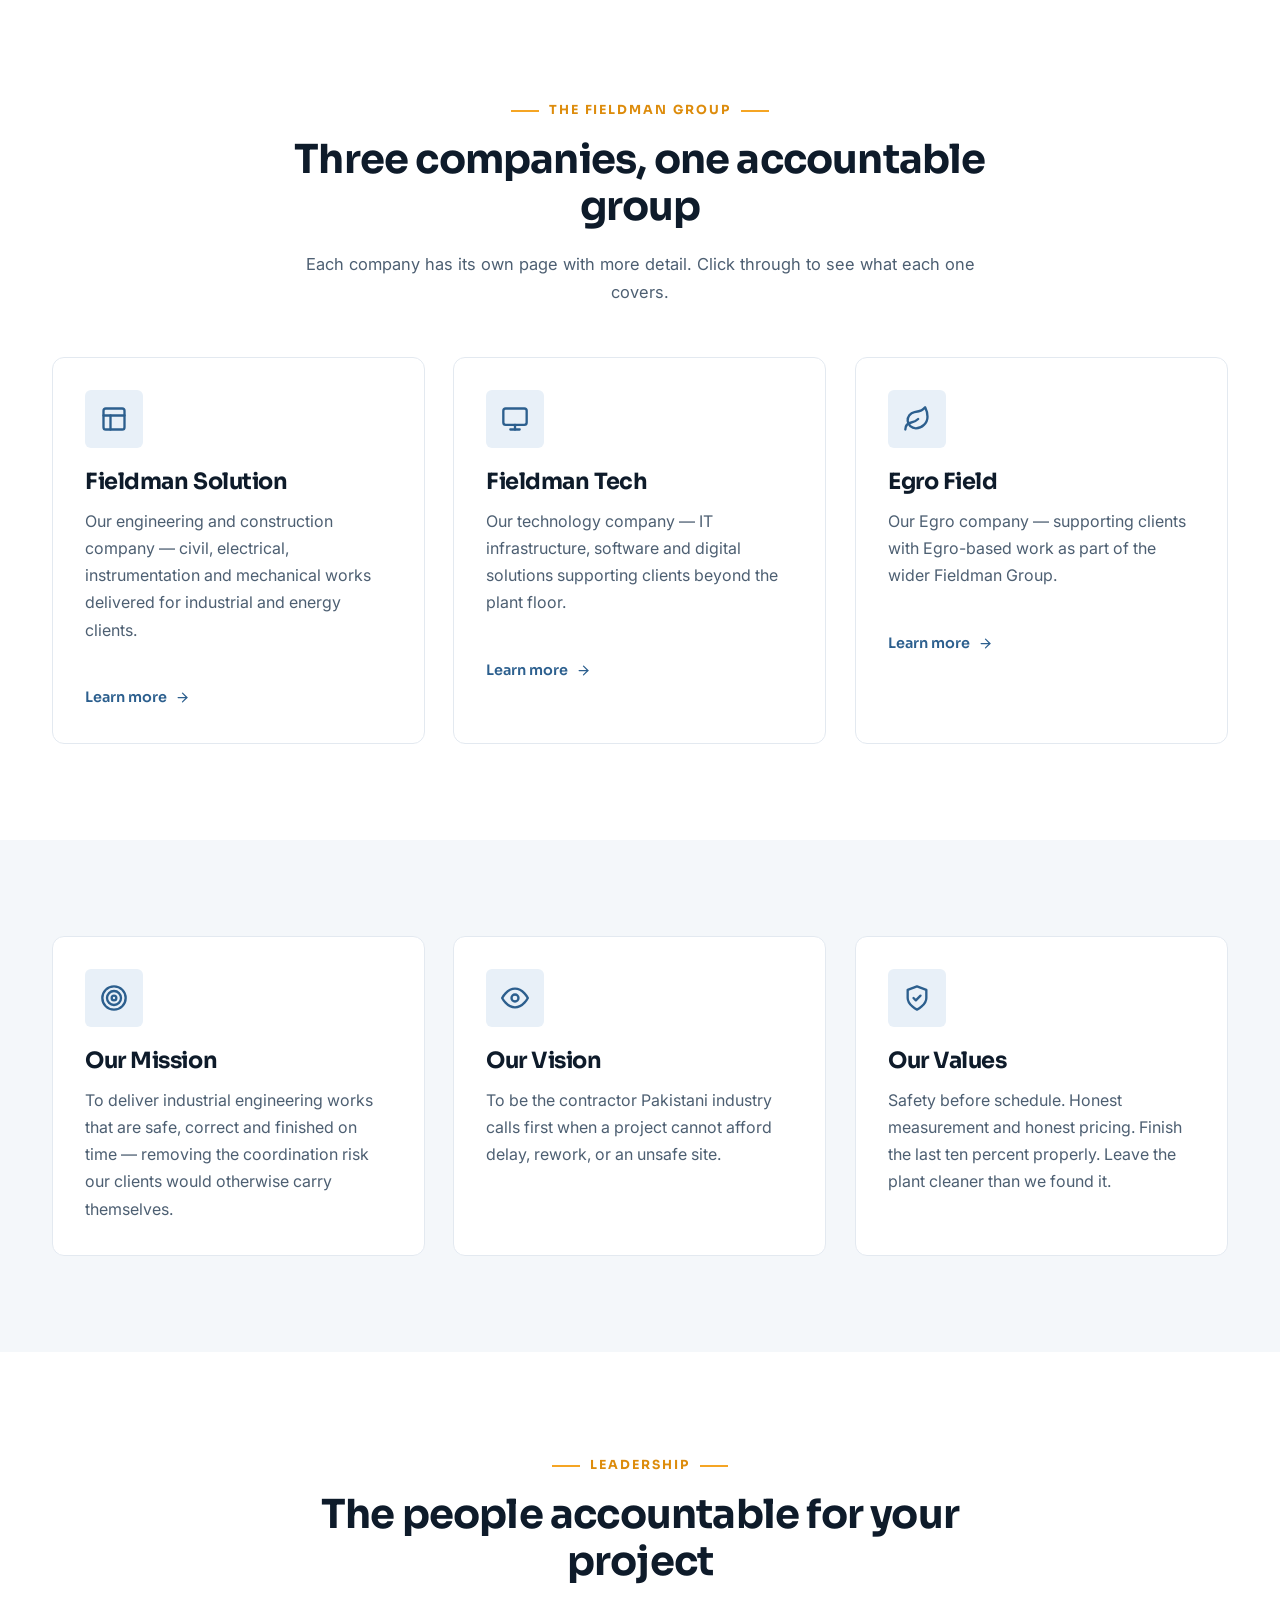
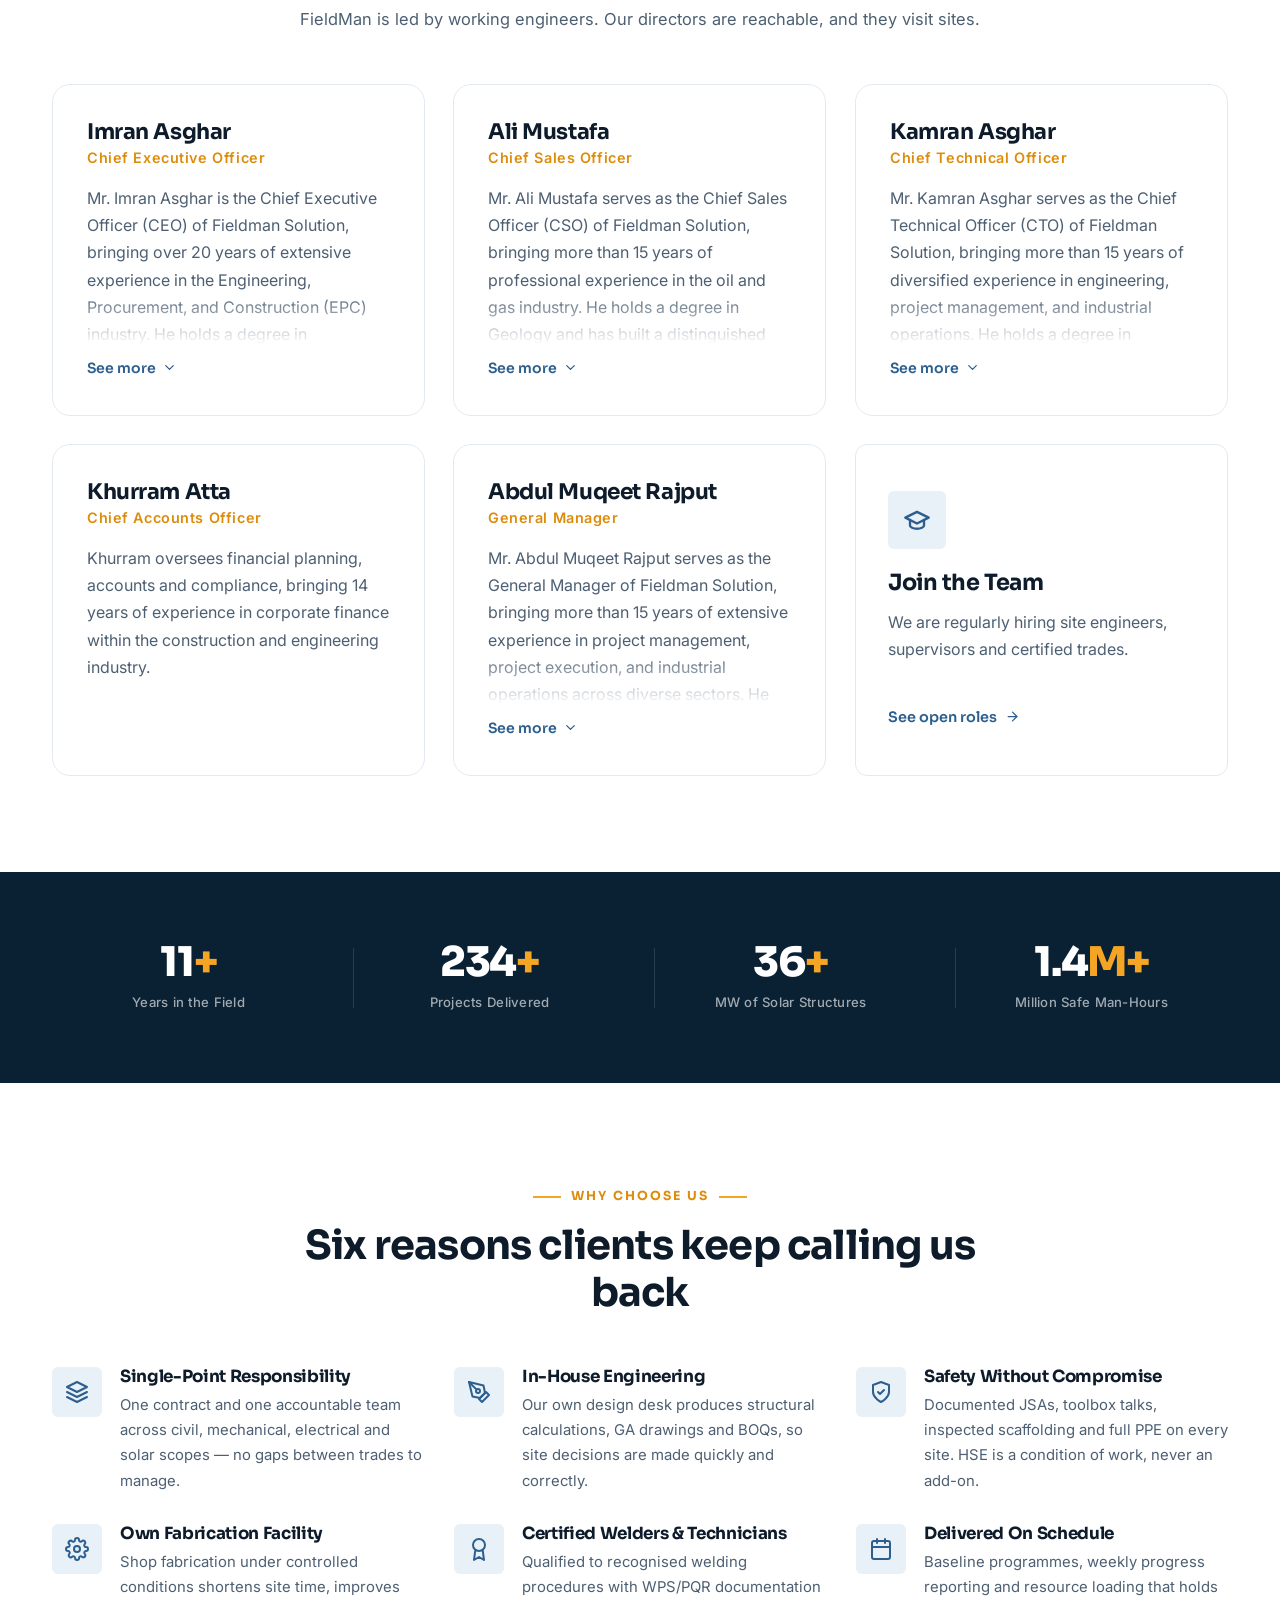
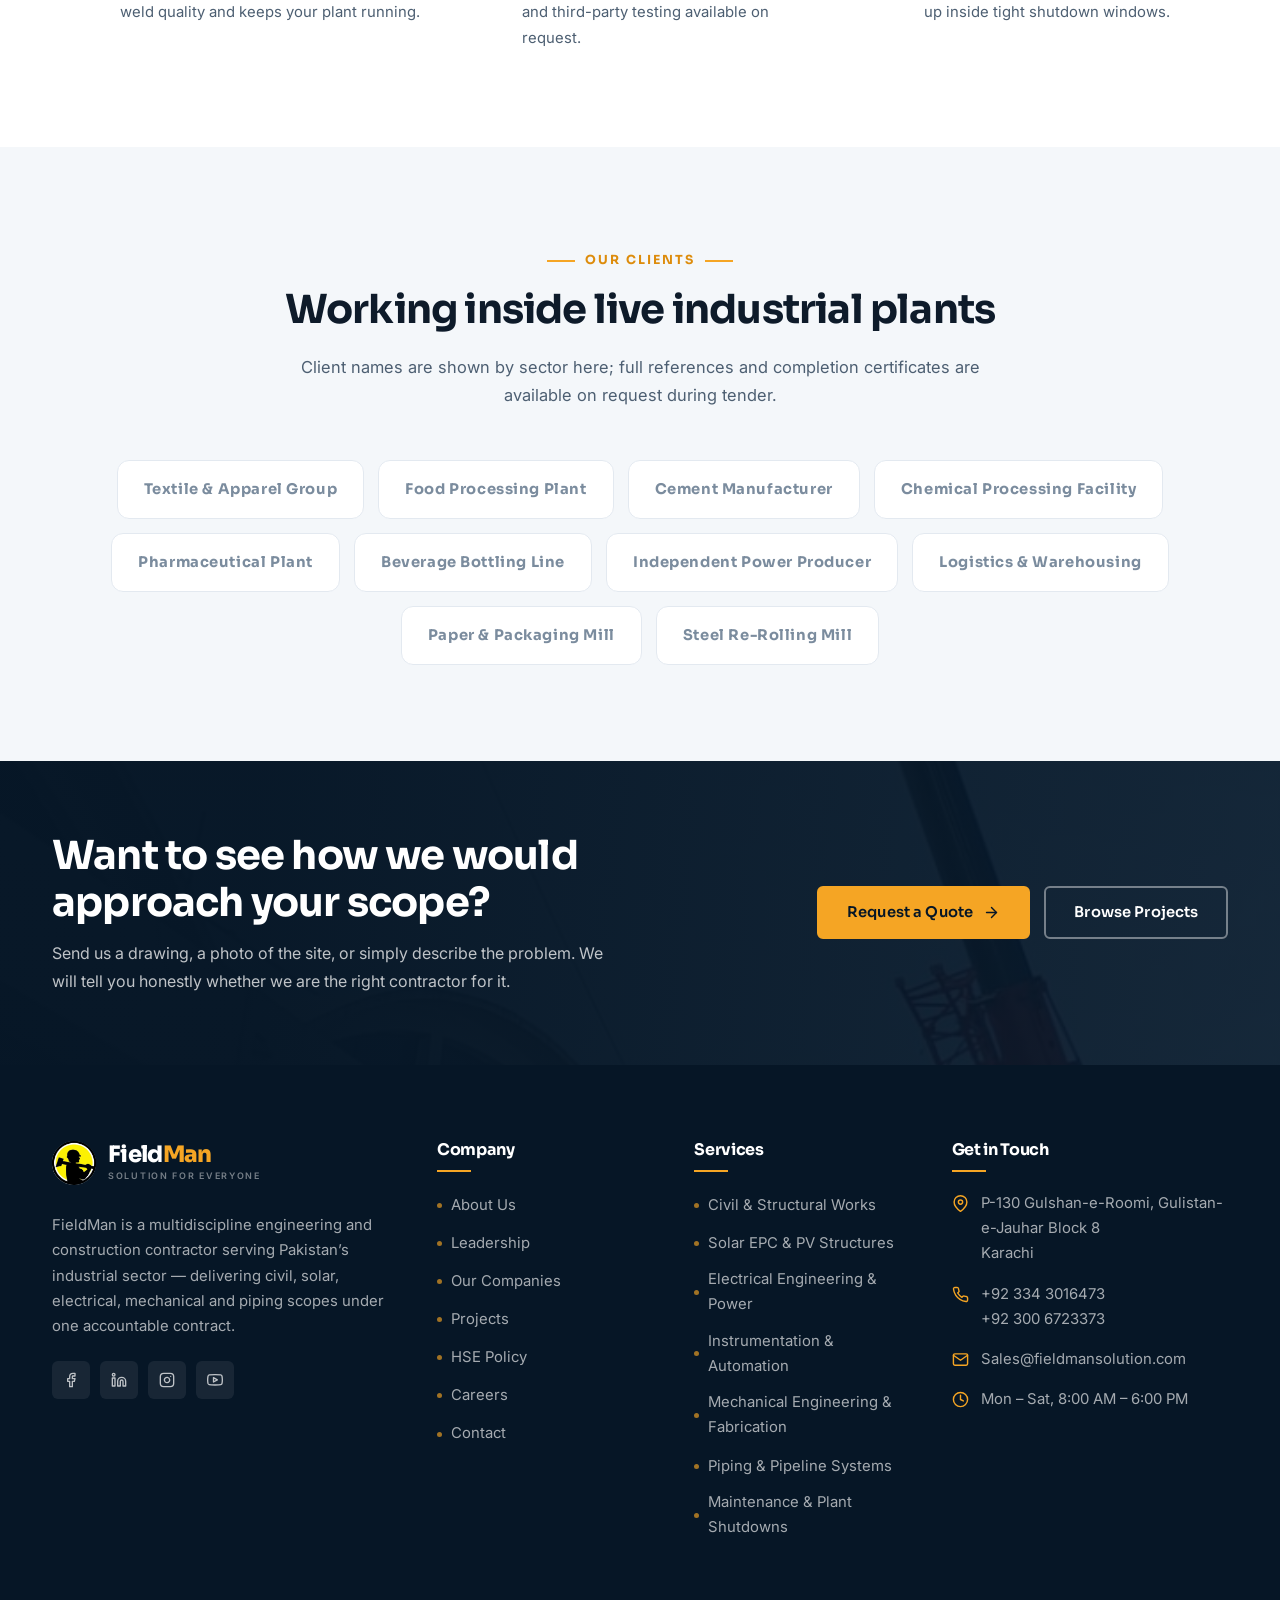
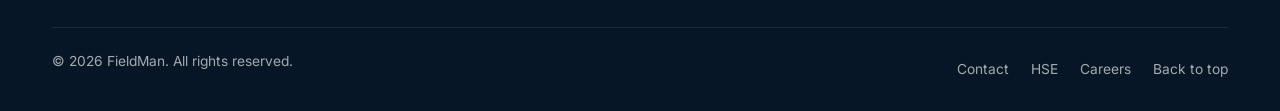
==== commit 81ab2658: "Updates" ====
--- a/about.html
+++ b/about.html
@@ -43,11 +43,11 @@
   <img class="brand-mark" src="assets/img/main-logo.jpeg" width="44" height="44" alt="">
   <span class="brand-text">
     <span class="brand-name">Field<span>Man</span></span>
-    <span class="brand-tag">Engineering &amp; Construction</span>
+    <span class="brand-tag">Solution for Everyone</span>
   </span>
 </a>
     <nav class="nav" aria-label="Main navigation">
-      <ul class="nav-list"><li><a class="nav-link" href="index.html">Home</a></li><li class="has-dropdown"><a class="nav-link" href="about.html" aria-current="page">About Us <svg class="caret" xmlns="http://www.w3.org/2000/svg" viewBox="0 0 24 24" fill="none" stroke="currentColor" stroke-width="2" stroke-linecap="round" stroke-linejoin="round" aria-hidden="true"><polyline points="6 9 12 15 18 9"/></svg></a><ul class="dropdown"><li><a href="about.html">Company Overview</a></li><li><a href="about.html#leadership">Leadership Team</a></li><li><a href="about.html#clients">Our Clients</a></li><li><a href="careers.html">Careers</a></li></ul></li><li><a class="nav-link" href="services.html">Services</a></li><li><a class="nav-link" href="projects.html">Projects</a></li><li><a class="nav-link" href="hse.html">HSE</a></li><li><a class="nav-link" href="contact.html">Contact</a></li></ul>
+      <ul class="nav-list"><li><a class="nav-link" href="index.html">Home</a></li><li class="has-dropdown"><a class="nav-link" href="about.html" aria-current="page">About Us <svg class="caret" xmlns="http://www.w3.org/2000/svg" viewBox="0 0 24 24" fill="none" stroke="currentColor" stroke-width="2" stroke-linecap="round" stroke-linejoin="round" aria-hidden="true"><polyline points="6 9 12 15 18 9"/></svg></a><ul class="dropdown"><li><a href="about.html">Company Overview</a></li><li><a href="about.html#leadership">Leadership Team</a></li><li><a href="about.html#clients">Our Clients</a></li><li><a href="careers.html">Careers</a></li></ul></li><li class="has-dropdown"><a class="nav-link" href="companies.html">Companies <svg class="caret" xmlns="http://www.w3.org/2000/svg" viewBox="0 0 24 24" fill="none" stroke="currentColor" stroke-width="2" stroke-linecap="round" stroke-linejoin="round" aria-hidden="true"><polyline points="6 9 12 15 18 9"/></svg></a><ul class="dropdown"><li><a href="companies.html#fieldman-solution">Fieldman Solution</a></li><li><a href="companies.html#fieldman-tech">Fieldman Tech</a></li><li><a href="companies.html#egro-field">Egro Field</a></li></ul></li><li><a class="nav-link" href="services.html">Services</a></li><li><a class="nav-link" href="projects.html">Projects</a></li><li><a class="nav-link" href="hse.html">HSE</a></li><li><a class="nav-link" href="contact.html">Contact</a></li></ul>
     </nav>
     <div class="header-cta">
       <a class="btn btn-primary btn-sm" href="contact.html#quote">Request a Quote</a>
@@ -65,12 +65,12 @@
   <img class="brand-mark" src="assets/img/main-logo.jpeg" width="44" height="44" alt="">
   <span class="brand-text">
     <span class="brand-name">Field<span>Man</span></span>
-    <span class="brand-tag">Engineering &amp; Construction</span>
+    <span class="brand-tag">Solution for Everyone</span>
   </span>
 </a>
     <button class="mobile-close" type="button" aria-label="Close menu"><svg xmlns="http://www.w3.org/2000/svg" viewBox="0 0 24 24" fill="none" stroke="currentColor" stroke-width="2" stroke-linecap="round" stroke-linejoin="round" aria-hidden="true"><line x1="18" y1="6" x2="6" y2="18"/><line x1="6" y1="6" x2="18" y2="18"/></svg></button>
   </div>
-  <ul class="mobile-list"><li><a href="index.html">Home</a></li><li><button class="mobile-sub-toggle" aria-expanded="false" aria-controls="msub-about">About Us <svg xmlns="http://www.w3.org/2000/svg" viewBox="0 0 24 24" fill="none" stroke="currentColor" stroke-width="2" stroke-linecap="round" stroke-linejoin="round" aria-hidden="true"><polyline points="6 9 12 15 18 9"/></svg></button><ul class="mobile-sub" id="msub-about"><li><a href="about.html">Overview</a></li><li><a href="about.html">Company Overview</a></li><li><a href="about.html#leadership">Leadership Team</a></li><li><a href="about.html#clients">Our Clients</a></li><li><a href="careers.html">Careers</a></li></ul></li><li><a href="services.html">Services</a></li><li><a href="projects.html">Projects</a></li><li><a href="hse.html">HSE</a></li><li><a href="contact.html">Contact</a></li></ul>
+  <ul class="mobile-list"><li><a href="index.html">Home</a></li><li><button class="mobile-sub-toggle" aria-expanded="false" aria-controls="msub-about">About Us <svg xmlns="http://www.w3.org/2000/svg" viewBox="0 0 24 24" fill="none" stroke="currentColor" stroke-width="2" stroke-linecap="round" stroke-linejoin="round" aria-hidden="true"><polyline points="6 9 12 15 18 9"/></svg></button><ul class="mobile-sub" id="msub-about"><li><a href="about.html">Overview</a></li><li><a href="about.html">Company Overview</a></li><li><a href="about.html#leadership">Leadership Team</a></li><li><a href="about.html#clients">Our Clients</a></li><li><a href="careers.html">Careers</a></li></ul></li><li><button class="mobile-sub-toggle" aria-expanded="false" aria-controls="msub-companies">Companies <svg xmlns="http://www.w3.org/2000/svg" viewBox="0 0 24 24" fill="none" stroke="currentColor" stroke-width="2" stroke-linecap="round" stroke-linejoin="round" aria-hidden="true"><polyline points="6 9 12 15 18 9"/></svg></button><ul class="mobile-sub" id="msub-companies"><li><a href="companies.html#fieldman-solution">Fieldman Solution</a></li><li><a href="companies.html#fieldman-tech">Fieldman Tech</a></li><li><a href="companies.html#egro-field">Egro Field</a></li></ul></li><li><a href="services.html">Services</a></li><li><a href="projects.html">Projects</a></li><li><a href="hse.html">HSE</a></li><li><a href="contact.html">Contact</a></li></ul>
   <a class="btn btn-primary btn-block" href="contact.html#quote">Request a Quote</a>
   <div class="mobile-contact">
     <a class="topbar-item" href="tel:+923343016473"><svg xmlns="http://www.w3.org/2000/svg" viewBox="0 0 24 24" fill="none" stroke="currentColor" stroke-width="2" stroke-linecap="round" stroke-linejoin="round" aria-hidden="true"><path d="M22 16.92v3a2 2 0 0 1-2.18 2 19.79 19.79 0 0 1-8.63-3.07 19.5 19.5 0 0 1-6-6 19.79 19.79 0 0 1-3.07-8.67A2 2 0 0 1 4.11 2h3a2 2 0 0 1 2 1.72 12.84 12.84 0 0 0 .7 2.81 2 2 0 0 1-.45 2.11L8.09 9.91a16 16 0 0 0 6 6l1.27-1.27a2 2 0 0 1 2.11-.45 12.84 12.84 0 0 0 2.81.7A2 2 0 0 1 22 16.92z"/></svg> +92 334 3016473</a>
@@ -100,16 +100,20 @@
     <div class="reveal" data-delay="120">
       <span class="eyebrow">Company Overview</span>
       <h2 class="section-title">Built on site experience, not on brochures</h2>
-      <p>FieldMan is a multidiscipline engineering and construction contractor serving Pakistan&rsquo;s
-      manufacturing and energy sectors. We design, fabricate, erect, test and hand over — covering
-      civil works, solar mounting systems, electrical and instrumentation, mechanical erection and
-      piping systems.</p>
+      <p>Fieldman is a group of companies bringing engineering, technology and agricultural expertise
+      together under one accountable parent. Our founding company, Fieldman Solution, designs,
+      fabricates, erects, tests and hands over industrial construction work — covering civil works,
+      electrical and instrumentation, and mechanical erection and fabrication for clients across
+      Pakistan. Alongside it, Fieldman Tech carries the group&rsquo;s IT and technology work, and Egro
+      Field carries our Egro-focused work — giving the wider Fieldman Group a presence in construction,
+      electrical and mechanical works, IT work, and Egro work, all under one name clients can hold
+      accountable.</p>
       <p>The company was formed around a simple observation: industrial clients rarely fail because a
       contractor cannot weld or pour concrete. They fail because scopes are split between four
       contractors who do not talk to each other, because nobody surveyed the roof before fabricating
       the structure, or because the plant was never scheduled to stop when the work required it to.</p>
-      <p>FieldMan takes the whole scope, plans it against your production calendar, and carries the
-      responsibility through to commissioning. Our engineers are on site — not only in the office —
+      <p>Fieldman Solution takes the whole scope, plans it against your production calendar, and carries
+      the responsibility through to commissioning. Our engineers are on site — not only in the office —
       and our supervisors have the authority to solve problems the day they appear.</p>
       <ul class="check-list mt-3">
         <li>Registered engineering contractor with in-house design capability</li>
@@ -121,6 +125,40 @@
   </div>
 </section>
 
+<section class="section">
+  <div class="container">
+    <div class="section-head section-head--center reveal">
+      <span class="eyebrow">The Fieldman Group</span>
+      <h2 class="section-title">Three companies, one accountable group</h2>
+      <p class="section-sub">Each company has its own page with more detail. Click through to see what
+      each one covers.</p>
+    </div>
+    <div class="grid grid-3">
+      <article class="card reveal">
+        <div class="service-icon"><svg xmlns="http://www.w3.org/2000/svg" viewBox="0 0 24 24" fill="none" stroke="currentColor" stroke-width="2" stroke-linecap="round" stroke-linejoin="round" aria-hidden="true"><rect x="3" y="3" width="18" height="18" rx="2"/><line x1="3" y1="9" x2="21" y2="9"/><line x1="9" y1="21" x2="9" y2="9"/></svg></div>
+        <h3>Fieldman Solution</h3>
+        <p>Our engineering and construction company — civil, electrical, instrumentation and mechanical
+        works delivered for industrial and energy clients.</p>
+        <a class="link-arrow mt-3" href="companies.html#fieldman-solution">Learn more <svg xmlns="http://www.w3.org/2000/svg" viewBox="0 0 24 24" fill="none" stroke="currentColor" stroke-width="2" stroke-linecap="round" stroke-linejoin="round" aria-hidden="true"><line x1="5" y1="12" x2="19" y2="12"/><polyline points="12 5 19 12 12 19"/></svg></a>
+      </article>
+      <article class="card reveal" data-delay="90">
+        <div class="service-icon"><svg xmlns="http://www.w3.org/2000/svg" viewBox="0 0 24 24" fill="none" stroke="currentColor" stroke-width="2" stroke-linecap="round" stroke-linejoin="round" aria-hidden="true"><rect x="2" y="3" width="20" height="14" rx="2"/><line x1="8" y1="21" x2="16" y2="21"/><line x1="12" y1="17" x2="12" y2="21"/></svg></div>
+        <h3>Fieldman Tech</h3>
+        <p>Our technology company — IT infrastructure, software and digital solutions supporting clients
+        beyond the plant floor.</p>
+        <a class="link-arrow mt-3" href="companies.html#fieldman-tech">Learn more <svg xmlns="http://www.w3.org/2000/svg" viewBox="0 0 24 24" fill="none" stroke="currentColor" stroke-width="2" stroke-linecap="round" stroke-linejoin="round" aria-hidden="true"><line x1="5" y1="12" x2="19" y2="12"/><polyline points="12 5 19 12 12 19"/></svg></a>
+      </article>
+      <article class="card reveal" data-delay="180">
+        <div class="service-icon"><svg xmlns="http://www.w3.org/2000/svg" viewBox="0 0 24 24" fill="none" stroke="currentColor" stroke-width="2" stroke-linecap="round" stroke-linejoin="round" aria-hidden="true"><path d="M11 20A7 7 0 0 1 9.8 6.1C15.5 5 17 4.48 19 2c1 2 2 4.18 2 8 0 5.5-4.78 10-10 10z"/><path d="M2 21c0-3 1.85-5.36 5.08-6C9.5 14.52 12 13 13 12"/></svg></div>
+        <h3>Egro Field</h3>
+        <p>Our Egro company — supporting clients with Egro-based work as part of the wider Fieldman
+        Group.</p>
+        <a class="link-arrow mt-3" href="companies.html#egro-field">Learn more <svg xmlns="http://www.w3.org/2000/svg" viewBox="0 0 24 24" fill="none" stroke="currentColor" stroke-width="2" stroke-linecap="round" stroke-linejoin="round" aria-hidden="true"><line x1="5" y1="12" x2="19" y2="12"/><polyline points="12 5 19 12 12 19"/></svg></a>
+      </article>
+    </div>
+  </div>
+</section>
+
 <section class="section section--surface">
   <div class="container">
     <div class="grid grid-3">
@@ -158,25 +196,98 @@
       <article class="leader reveal">
         <h3>Imran Asghar</h3>
         <div class="team-role">Chief Executive Officer</div>
-        <p>Imran sets FieldMan&rsquo;s overall strategy, leads major client relationships and holds every
-        project to a single standard of quality and safety. With 20 years of experience in industrial
-        construction and EPC contracting, he has taken mechanical, electrical, civil and solar projects
-        from tender through to handover across Pakistan.</p>
+        <div class="leader-bio" id="bio-imran">
+        <p>Mr. Imran Asghar is the Chief Executive Officer (CEO) of Fieldman Solution, bringing over 20
+        years of extensive experience in the Engineering, Procurement, and Construction (EPC) industry.
+        He holds a degree in Information Technology (IT) and has successfully combined his technical
+        knowledge with strong business leadership to drive organizational growth and project success.</p>
+        <p>Throughout his professional career, Mr. Imran Asghar has been actively involved in the
+        development, execution, and management of EPC projects across various sectors, including
+        infrastructure, industrial, energy, manufacturing, and commercial developments. His expertise
+        covers business development, project management, contract negotiations, strategic planning,
+        procurement management, and client relationship management.</p>
+        <p>Under his leadership, Fieldman Solution has established a reputation for delivering reliable
+        engineering solutions, quality project execution, and customer-focused services. He has played a
+        key role in building strategic partnerships with local and international organizations,
+        identifying new business opportunities, and expanding the company&rsquo;s presence in the
+        market.</p>
+        <p>Mr. Imran Asghar is recognized for his vision, commitment to excellence, and ability to lead
+        multidisciplinary teams in achieving project objectives while maintaining the highest standards
+        of safety, quality, and operational efficiency. His deep understanding of EPC business operations
+        and market dynamics continues to contribute to the sustainable growth and success of Fieldman
+        Solution.</p>
+        </div>
+        <button class="leader-more" type="button" aria-expanded="false" aria-controls="bio-imran">
+          <span class="leader-more-label">See more</span>
+          <svg xmlns="http://www.w3.org/2000/svg" viewBox="0 0 24 24" fill="none" stroke="currentColor" stroke-width="2" stroke-linecap="round" stroke-linejoin="round" aria-hidden="true"><polyline points="6 9 12 15 18 9"/></svg>
+        </button>
       </article>
 
       <article class="leader reveal" data-delay="80">
         <h3>Ali Mustafa</h3>
-        <div class="team-role">Sales Head</div>
-        <p>Ali leads business development and client relationships across FieldMan&rsquo;s industrial
-        accounts, drawing on 15 years of sales experience in the industrial and construction sectors to
-        turn enquiries into long-term contracts.</p>
+        <div class="team-role">Chief Sales Officer</div>
+        <div class="leader-bio" id="bio-ali">
+        <p>Mr. Ali Mustafa serves as the Chief Sales Officer (CSO) of Fieldman Solution, bringing more
+        than 15 years of professional experience in the oil and gas industry. He holds a degree in
+        Geology and has built a distinguished career working with both local and international oil and
+        gas companies, gaining extensive knowledge of the energy sector, business development, and client
+        relationship management.</p>
+        <p>Throughout his career, Mr. Ali Mustafa has been involved in supporting upstream, midstream,
+        and downstream operations, working closely with industry stakeholders, contractors, consultants,
+        and end users. His strong technical understanding of the oil and gas sector, combined with his
+        commercial expertise, has enabled him to successfully identify business opportunities and develop
+        long-term strategic partnerships.</p>
+        <p>As the Chief Sales Officer of Fieldman Solution, he leads the company&rsquo;s sales and
+        business development activities, focusing on expanding market presence, strengthening customer
+        relationships, and driving sustainable revenue growth. His ability to understand client
+        requirements and provide effective engineering and industrial solutions has contributed
+        significantly to the company&rsquo;s success across multiple sectors.</p>
+        <p>Mr. Ali Mustafa is recognized for his leadership, industry knowledge, negotiation skills, and
+        commitment to delivering value to clients. His extensive network within the oil and gas industry
+        and proven track record in business development continue to support Fieldman Solution&rsquo;s
+        growth and position as a trusted engineering and industrial services provider.</p>
+        </div>
+        <button class="leader-more" type="button" aria-expanded="false" aria-controls="bio-ali">
+          <span class="leader-more-label">See more</span>
+          <svg xmlns="http://www.w3.org/2000/svg" viewBox="0 0 24 24" fill="none" stroke="currentColor" stroke-width="2" stroke-linecap="round" stroke-linejoin="round" aria-hidden="true"><polyline points="6 9 12 15 18 9"/></svg>
+        </button>
       </article>
 
       <article class="leader reveal" data-delay="160">
         <h3>Kamran Asghar</h3>
-        <div class="team-role">Technical Head</div>
-        <p>Kamran heads technical planning and engineering execution, with 15 years of hands-on experience
-        across structural, mechanical and electrical works on industrial and solar projects.</p>
+        <div class="team-role">Chief Technical Officer</div>
+        <div class="leader-bio" id="bio-kamran">
+        <p>Mr. Kamran Asghar serves as the Chief Technical Officer (CTO) of Fieldman Solution, bringing
+        more than 15 years of diversified experience in engineering, project management, and industrial
+        operations. He holds a degree in Electronics and possesses extensive expertise gained through his
+        work in the sugar, ethanol, cement, and power generation sectors, as well as in renewable energy
+        projects.</p>
+        <p>Throughout his professional career, Mr. Kamran Asghar has been actively involved in the
+        planning, engineering, project management, installation, commissioning, operation, and
+        maintenance of electrical, instrumentation, automation, and control systems for a wide range of
+        industrial facilities. He has successfully managed multidisciplinary teams and coordinated
+        projects from concept development through execution and handover, ensuring compliance with
+        technical specifications, quality standards, project schedules, and budget requirements.</p>
+        <p>In addition to his industrial experience, Mr. Kamran Asghar has extensive expertise in the
+        design, engineering, installation, and commissioning of solar power systems, including
+        residential, commercial, and industrial-scale projects. His strong understanding of renewable
+        energy technologies, power distribution systems, energy efficiency, and sustainable engineering
+        practices enables Fieldman Solution to provide innovative and cost-effective energy solutions to
+        its clients.</p>
+        <p>As the Chief Technical Officer of Fieldman Solution, he leads the company&rsquo;s technical and
+        project execution functions, overseeing engineering design, project planning, procurement
+        coordination, construction supervision, commissioning activities, and quality assurance. His
+        leadership ensures the successful delivery of projects while maintaining the highest standards of
+        safety, reliability, and operational excellence.</p>
+        <p>Mr. Kamran Asghar is recognized for his technical leadership, project management capabilities,
+        strategic thinking, and problem-solving skills. His broad industrial experience and commitment to
+        engineering excellence continue to play a vital role in the growth, innovation, and success of
+        Fieldman Solution.</p>
+        </div>
+        <button class="leader-more" type="button" aria-expanded="false" aria-controls="bio-kamran">
+          <span class="leader-more-label">See more</span>
+          <svg xmlns="http://www.w3.org/2000/svg" viewBox="0 0 24 24" fill="none" stroke="currentColor" stroke-width="2" stroke-linecap="round" stroke-linejoin="round" aria-hidden="true"><polyline points="6 9 12 15 18 9"/></svg>
+        </button>
       </article>
     </div>
 
@@ -189,11 +300,40 @@
       </article>
 
       <article class="leader reveal" data-delay="80">
-        <h3>Abdul Muqeet</h3>
+        <h3>Abdul Muqeet Rajput</h3>
         <div class="team-role">General Manager</div>
-        <p>Abdul runs day-to-day execution across all live sites — mobilisation, manpower, plant and
-        programme control. He brings 13 years of experience managing multidisciplinary field teams and
-        keeps every project accountable to its schedule and its budget.</p>
+        <div class="leader-bio" id="bio-abdul">
+        <p>Mr. Abdul Muqeet Rajput serves as the General Manager of Fieldman Solution, bringing more than
+        15 years of extensive experience in project management, project execution, and industrial
+        operations across diverse sectors. He holds a degree in Petroleum Engineering and has developed a
+        strong track record of successfully delivering engineering and industrial projects in the sugar,
+        ethanol, cement, power generation, and textile industries.</p>
+        <p>Throughout his professional career, Mr. Abdul Muqeet Rajput has been actively involved in the
+        planning, coordination, execution, and management of complex industrial projects. His expertise
+        encompasses project scheduling, resource management, procurement coordination, construction
+        supervision, contract administration, commissioning, and stakeholder management. He has
+        successfully led multidisciplinary teams and ensured the timely completion of projects while
+        maintaining high standards of quality, safety, and operational efficiency.</p>
+        <p>His broad industry exposure has enabled him to gain in-depth knowledge of industrial processes,
+        plant operations, infrastructure development, and EPC project execution. He has consistently
+        demonstrated the ability to manage projects from initial concept and planning through execution,
+        commissioning, and final handover, ensuring compliance with technical specifications and client
+        requirements.</p>
+        <p>As the General Manager of Fieldman Solution, Mr. Abdul Muqeet Rajput is responsible for
+        overseeing daily operations, project execution, business coordination, and organizational
+        performance. He plays a key role in ensuring the successful delivery of engineering solutions,
+        optimizing project resources, and maintaining strong relationships with clients, contractors, and
+        stakeholders.</p>
+        <p>Mr. Abdul Muqeet Rajput is recognized for his leadership, project management expertise,
+        strategic planning abilities, and commitment to operational excellence. His extensive industry
+        experience and dedication to delivering successful outcomes continue to contribute significantly
+        to the growth and reputation of Fieldman Solution as a trusted engineering and industrial services
+        provider.</p>
+        </div>
+        <button class="leader-more" type="button" aria-expanded="false" aria-controls="bio-abdul">
+          <span class="leader-more-label">See more</span>
+          <svg xmlns="http://www.w3.org/2000/svg" viewBox="0 0 24 24" fill="none" stroke="currentColor" stroke-width="2" stroke-linecap="round" stroke-linejoin="round" aria-hidden="true"><polyline points="6 9 12 15 18 9"/></svg>
+        </button>
       </article>
 
       <article class="card reveal" data-delay="160" style="display:flex;flex-direction:column;justify-content:center">
@@ -284,7 +424,7 @@
   <img class="brand-mark" src="assets/img/main-logo.jpeg" width="44" height="44" alt="">
   <span class="brand-text">
     <span class="brand-name">Field<span>Man</span></span>
-    <span class="brand-tag">Engineering &amp; Construction</span>
+    <span class="brand-tag">Solution for Everyone</span>
   </span>
 </a>
         <p class="footer-about">FieldMan is a multidiscipline engineering and construction contractor
@@ -303,6 +443,7 @@
         <ul class="footer-links">
           <li><a href="about.html">About Us</a></li>
           <li><a href="about.html#leadership">Leadership</a></li>
+          <li><a href="companies.html">Our Companies</a></li>
           <li><a href="projects.html">Projects</a></li>
           <li><a href="hse.html">HSE Policy</a></li>
           <li><a href="careers.html">Careers</a></li>
@@ -312,7 +453,7 @@
 
       <div>
         <h4>Services</h4>
-        <ul class="footer-links"><li><a href="services.html#civil">Civil &amp; Structural Works</a></li><li><a href="services.html#solar">Solar EPC &amp; PV Structures</a></li><li><a href="services.html#electrical">Electrical &amp; Instrumentation</a></li><li><a href="services.html#mechanical">Mechanical Erection &amp; Fabrication</a></li><li><a href="services.html#piping">Piping &amp; Pipeline Systems</a></li><li><a href="services.html#maintenance">Maintenance &amp; Plant Shutdowns</a></li></ul>
+        <ul class="footer-links"><li><a href="services.html#civil">Civil &amp; Structural Works</a></li><li><a href="services.html#solar">Solar EPC &amp; PV Structures</a></li><li><a href="services.html#electrical">Electrical Engineering &amp; Power</a></li><li><a href="services.html#instrumentation">Instrumentation &amp; Automation</a></li><li><a href="services.html#mechanical">Mechanical Engineering &amp; Fabrication</a></li><li><a href="services.html#piping">Piping &amp; Pipeline Systems</a></li><li><a href="services.html#maintenance">Maintenance &amp; Plant Shutdowns</a></li></ul>
       </div>
 
       <div>
--- a/assets/css/style.css
+++ b/assets/css/style.css
@@ -680,6 +680,25 @@
 .leader h3 { margin-bottom: 2px; font-size: 1.35rem; }
 .leader .team-role { font-size: .9rem; margin-bottom: 14px; }
 
+.leader-bio {
+  max-height: 160px; overflow: hidden; position: relative;
+  transition: max-height .4s var(--ease);
+}
+.leader-bio.is-expanded { max-height: 2400px; }
+.leader-bio:not(.is-expanded)::after {
+  content: ""; position: absolute; left: 0; right: 0; bottom: 0; height: 52px;
+  background: linear-gradient(to bottom, rgba(255, 255, 255, 0), #fff);
+  pointer-events: none;
+}
+.leader-more {
+  display: inline-flex; align-items: center; gap: 6px; margin-top: 14px;
+  font-family: var(--font-head); font-weight: 600; font-size: .88rem;
+  color: var(--steel-500); background: none; border: none; padding: 0; cursor: pointer;
+}
+.leader-more:hover { color: var(--amber-600); }
+.leader-more svg { width: 15px; height: 15px; transition: transform .3s var(--ease); }
+.leader-more[aria-expanded="true"] svg { transform: rotate(180deg); }
+
 /* Testimonials */
 .testimonial {
   background: #fff; border: 1px solid var(--line); border-radius: var(--radius);
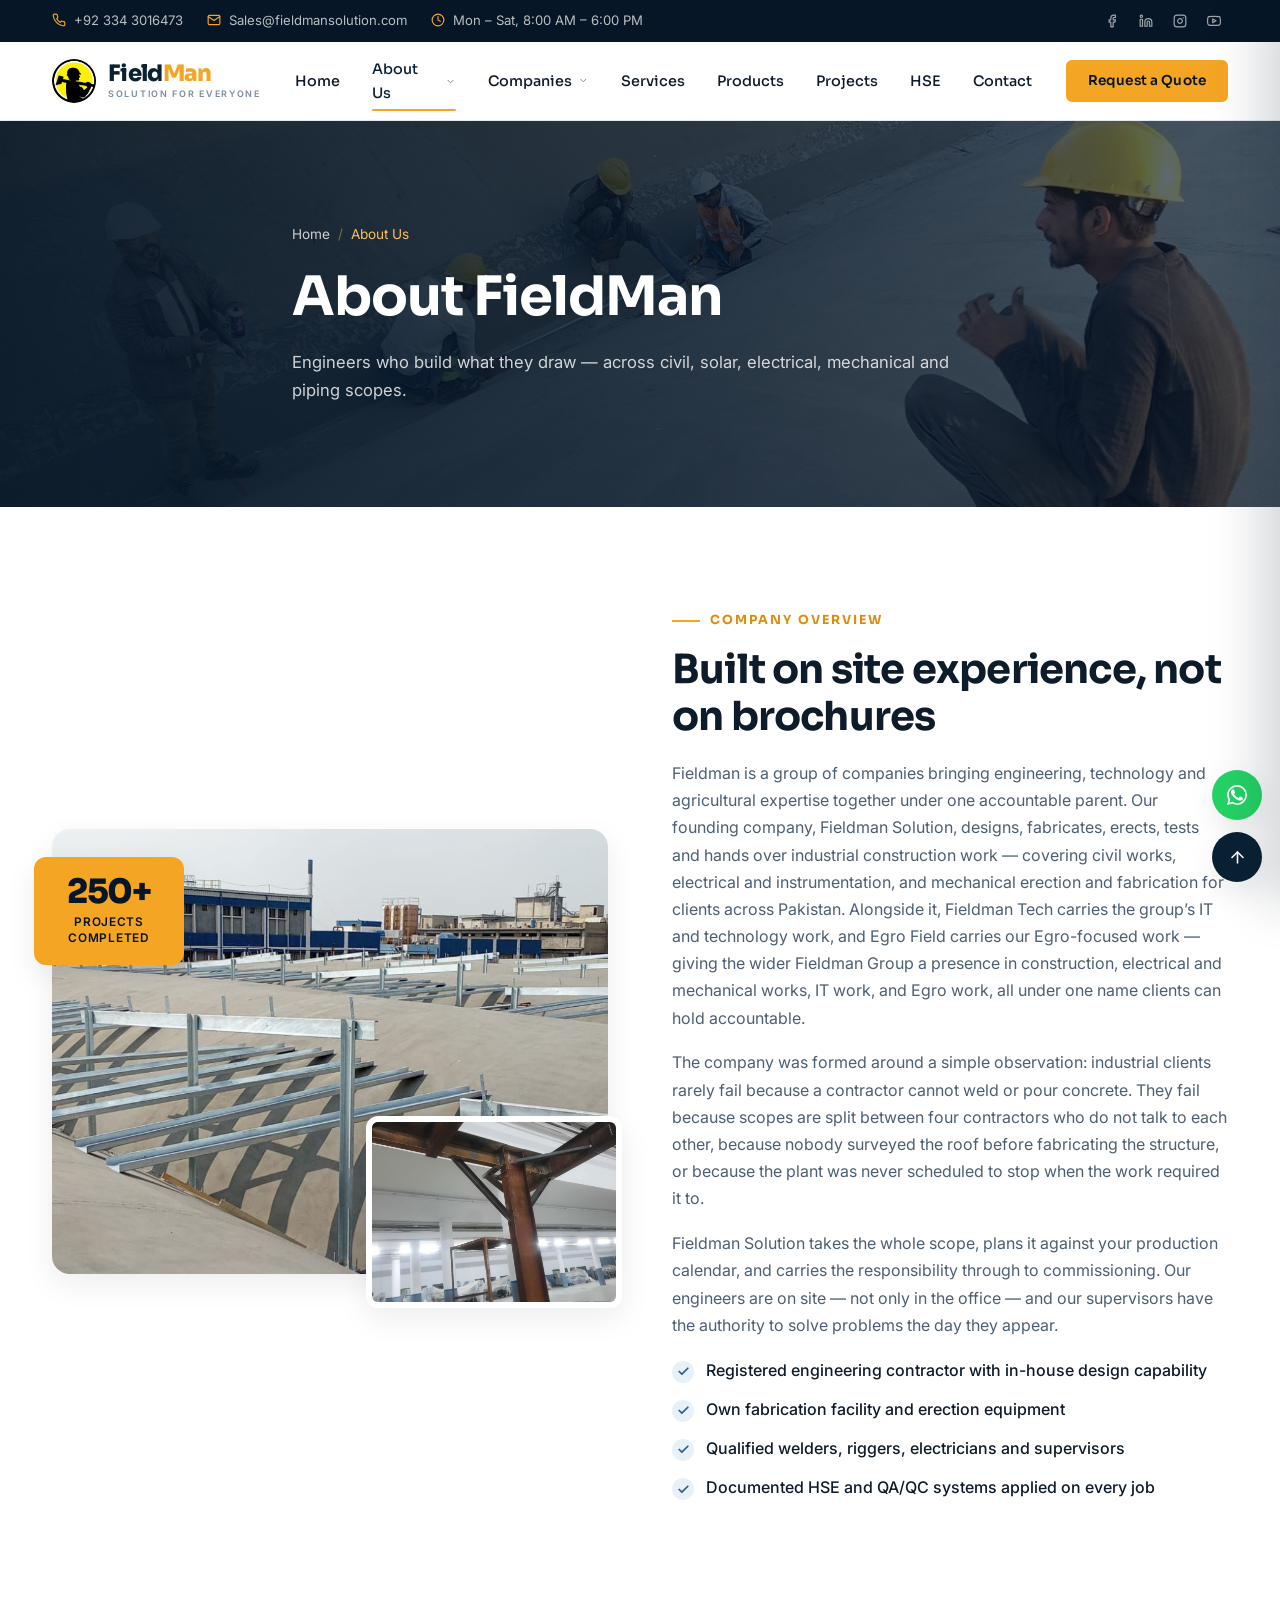
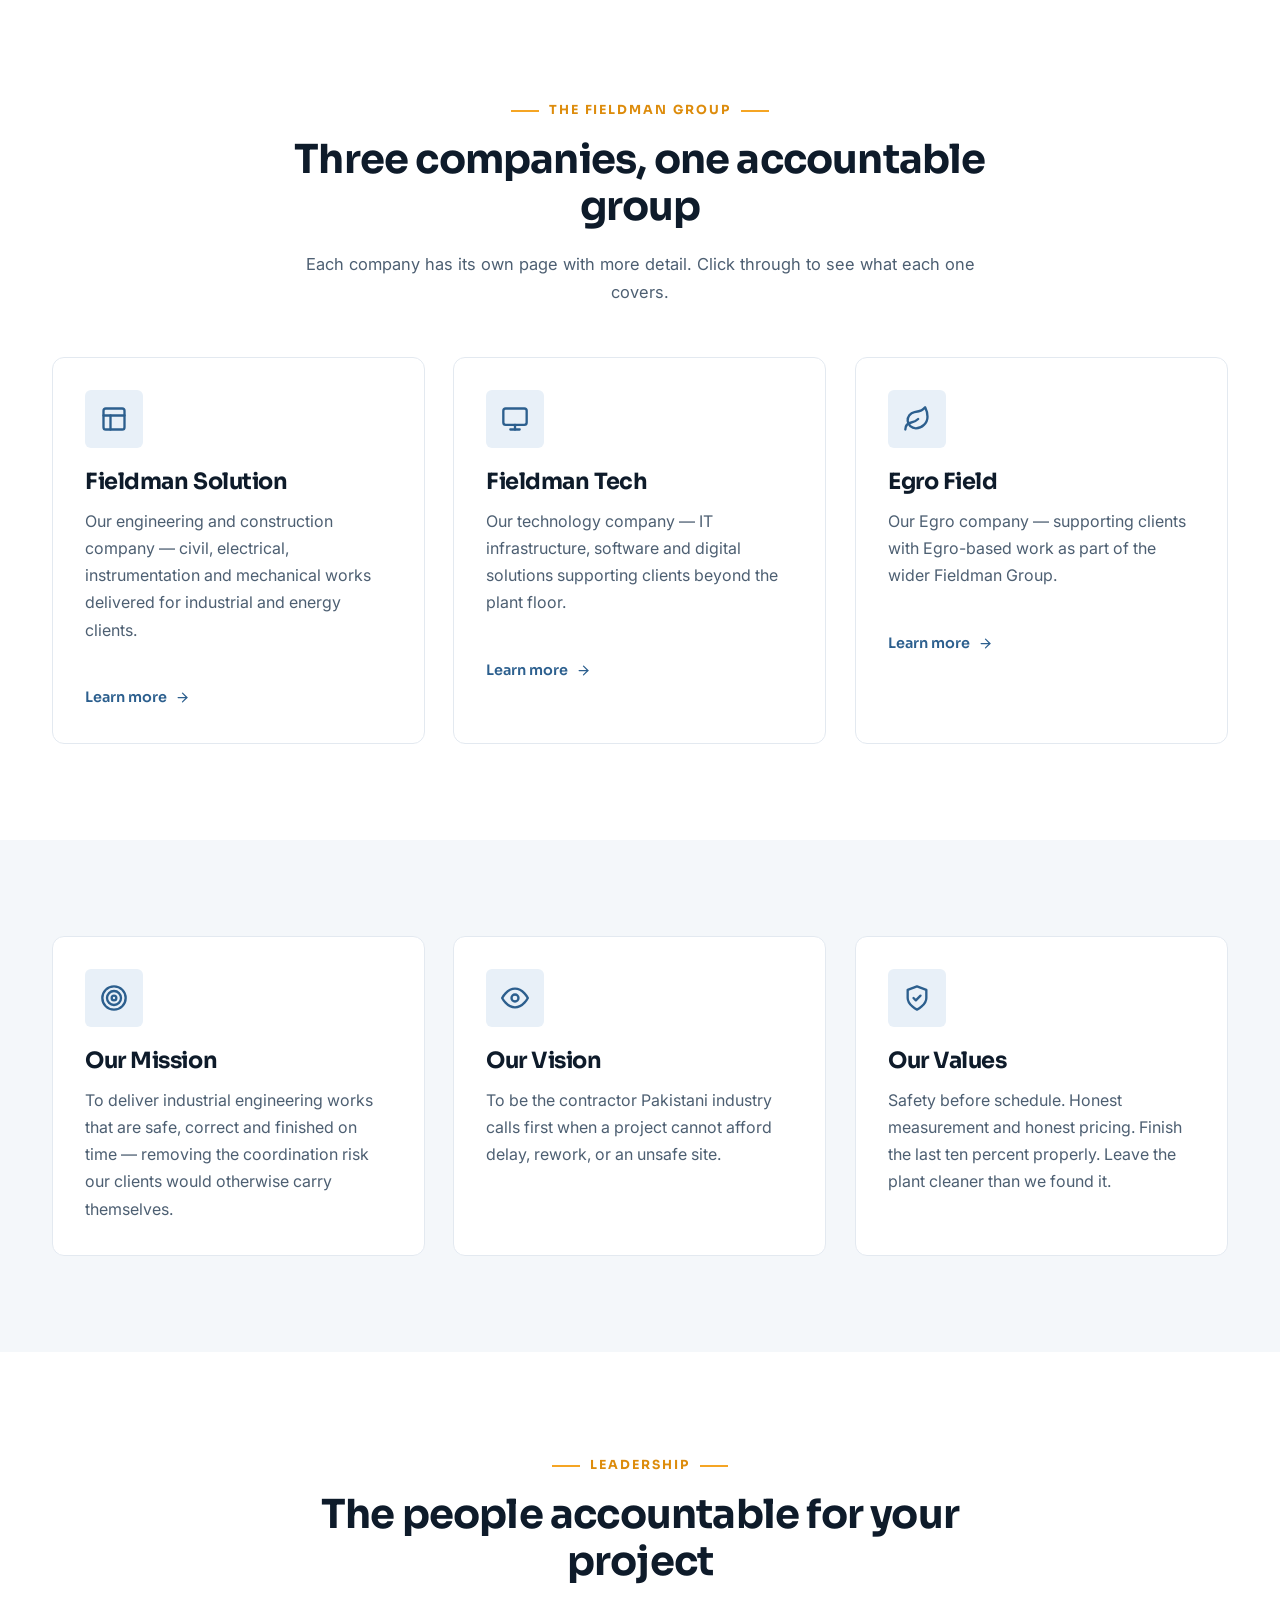
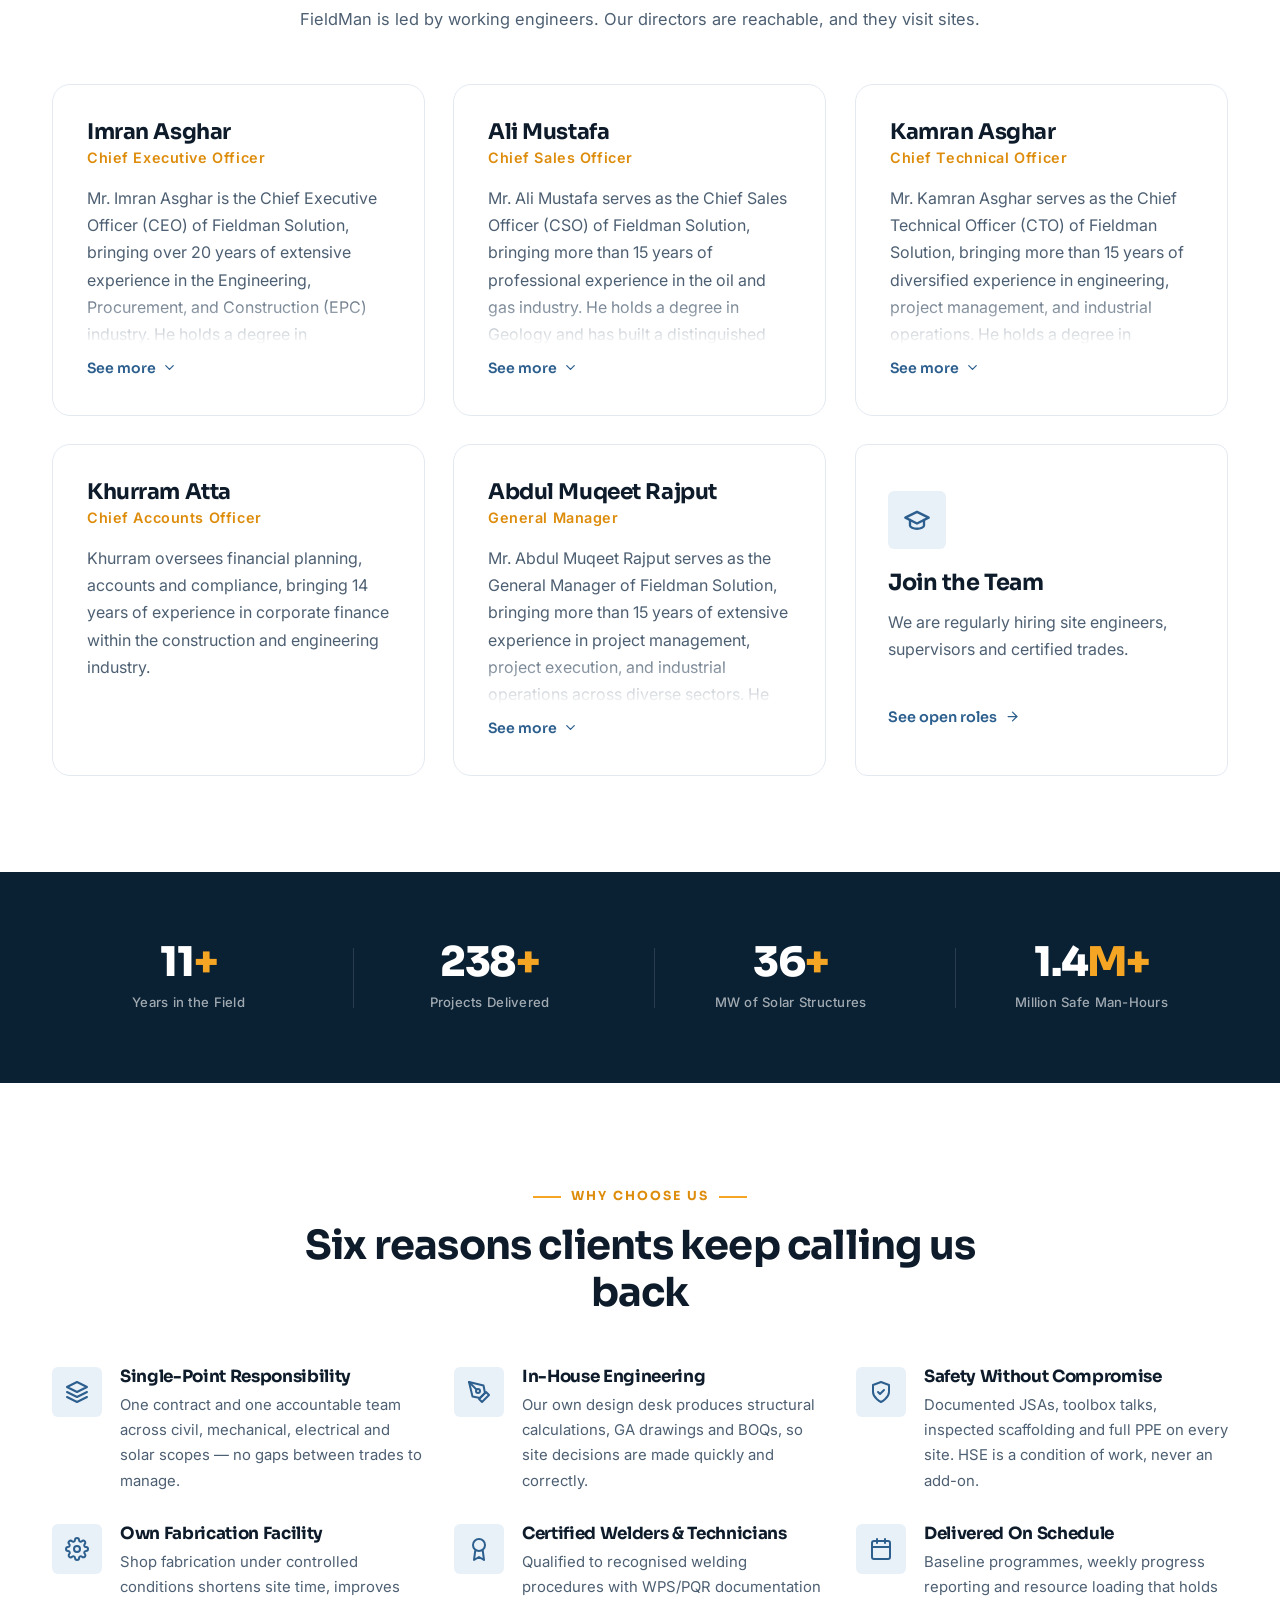
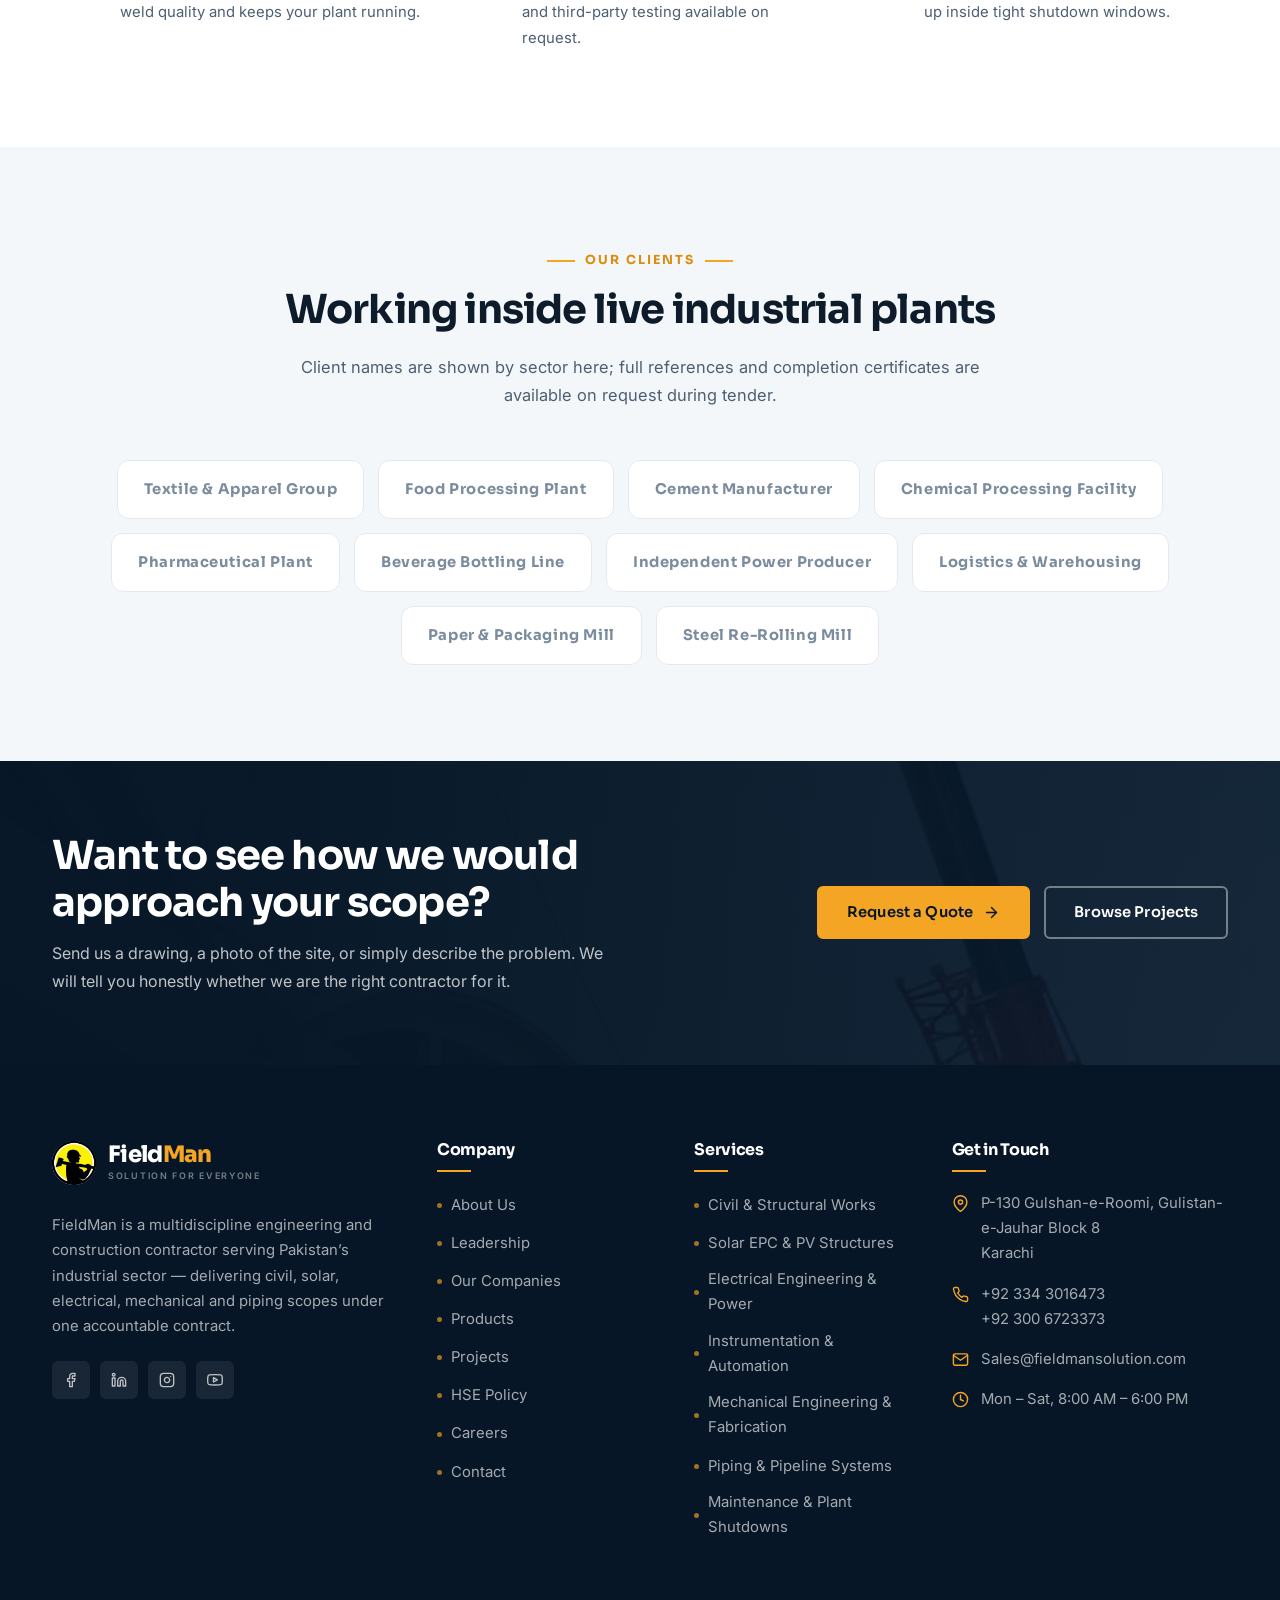
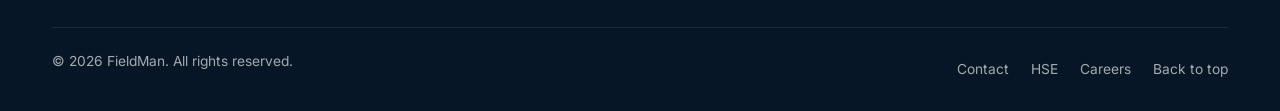
==== commit 67610d72: "updates" ====
--- a/about.html
+++ b/about.html
@@ -47,7 +47,7 @@
   </span>
 </a>
     <nav class="nav" aria-label="Main navigation">
-      <ul class="nav-list"><li><a class="nav-link" href="index.html">Home</a></li><li class="has-dropdown"><a class="nav-link" href="about.html" aria-current="page">About Us <svg class="caret" xmlns="http://www.w3.org/2000/svg" viewBox="0 0 24 24" fill="none" stroke="currentColor" stroke-width="2" stroke-linecap="round" stroke-linejoin="round" aria-hidden="true"><polyline points="6 9 12 15 18 9"/></svg></a><ul class="dropdown"><li><a href="about.html">Company Overview</a></li><li><a href="about.html#leadership">Leadership Team</a></li><li><a href="about.html#clients">Our Clients</a></li><li><a href="careers.html">Careers</a></li></ul></li><li class="has-dropdown"><a class="nav-link" href="companies.html">Companies <svg class="caret" xmlns="http://www.w3.org/2000/svg" viewBox="0 0 24 24" fill="none" stroke="currentColor" stroke-width="2" stroke-linecap="round" stroke-linejoin="round" aria-hidden="true"><polyline points="6 9 12 15 18 9"/></svg></a><ul class="dropdown"><li><a href="companies.html#fieldman-solution">Fieldman Solution</a></li><li><a href="companies.html#fieldman-tech">Fieldman Tech</a></li><li><a href="companies.html#egro-field">Egro Field</a></li></ul></li><li><a class="nav-link" href="services.html">Services</a></li><li><a class="nav-link" href="projects.html">Projects</a></li><li><a class="nav-link" href="hse.html">HSE</a></li><li><a class="nav-link" href="contact.html">Contact</a></li></ul>
+      <ul class="nav-list"><li><a class="nav-link" href="index.html">Home</a></li><li class="has-dropdown"><a class="nav-link" href="about.html" aria-current="page">About Us <svg class="caret" xmlns="http://www.w3.org/2000/svg" viewBox="0 0 24 24" fill="none" stroke="currentColor" stroke-width="2" stroke-linecap="round" stroke-linejoin="round" aria-hidden="true"><polyline points="6 9 12 15 18 9"/></svg></a><ul class="dropdown"><li><a href="about.html">Company Overview</a></li><li><a href="about.html#leadership">Leadership Team</a></li><li><a href="about.html#clients">Our Clients</a></li><li><a href="careers.html">Careers</a></li></ul></li><li class="has-dropdown"><a class="nav-link" href="companies.html">Companies <svg class="caret" xmlns="http://www.w3.org/2000/svg" viewBox="0 0 24 24" fill="none" stroke="currentColor" stroke-width="2" stroke-linecap="round" stroke-linejoin="round" aria-hidden="true"><polyline points="6 9 12 15 18 9"/></svg></a><ul class="dropdown"><li><a href="companies.html#fieldman-solution">Fieldman Solution</a></li><li><a href="companies.html#fieldman-tech">Fieldman Tech</a></li><li><a href="companies.html#egro-field">Egro Field</a></li></ul></li><li><a class="nav-link" href="services.html">Services</a></li><li><a class="nav-link" href="products.html">Products</a></li><li><a class="nav-link" href="projects.html">Projects</a></li><li><a class="nav-link" href="hse.html">HSE</a></li><li><a class="nav-link" href="contact.html">Contact</a></li></ul>
     </nav>
     <div class="header-cta">
       <a class="btn btn-primary btn-sm" href="contact.html#quote">Request a Quote</a>
@@ -70,7 +70,7 @@
 </a>
     <button class="mobile-close" type="button" aria-label="Close menu"><svg xmlns="http://www.w3.org/2000/svg" viewBox="0 0 24 24" fill="none" stroke="currentColor" stroke-width="2" stroke-linecap="round" stroke-linejoin="round" aria-hidden="true"><line x1="18" y1="6" x2="6" y2="18"/><line x1="6" y1="6" x2="18" y2="18"/></svg></button>
   </div>
-  <ul class="mobile-list"><li><a href="index.html">Home</a></li><li><button class="mobile-sub-toggle" aria-expanded="false" aria-controls="msub-about">About Us <svg xmlns="http://www.w3.org/2000/svg" viewBox="0 0 24 24" fill="none" stroke="currentColor" stroke-width="2" stroke-linecap="round" stroke-linejoin="round" aria-hidden="true"><polyline points="6 9 12 15 18 9"/></svg></button><ul class="mobile-sub" id="msub-about"><li><a href="about.html">Overview</a></li><li><a href="about.html">Company Overview</a></li><li><a href="about.html#leadership">Leadership Team</a></li><li><a href="about.html#clients">Our Clients</a></li><li><a href="careers.html">Careers</a></li></ul></li><li><button class="mobile-sub-toggle" aria-expanded="false" aria-controls="msub-companies">Companies <svg xmlns="http://www.w3.org/2000/svg" viewBox="0 0 24 24" fill="none" stroke="currentColor" stroke-width="2" stroke-linecap="round" stroke-linejoin="round" aria-hidden="true"><polyline points="6 9 12 15 18 9"/></svg></button><ul class="mobile-sub" id="msub-companies"><li><a href="companies.html#fieldman-solution">Fieldman Solution</a></li><li><a href="companies.html#fieldman-tech">Fieldman Tech</a></li><li><a href="companies.html#egro-field">Egro Field</a></li></ul></li><li><a href="services.html">Services</a></li><li><a href="projects.html">Projects</a></li><li><a href="hse.html">HSE</a></li><li><a href="contact.html">Contact</a></li></ul>
+  <ul class="mobile-list"><li><a href="index.html">Home</a></li><li><button class="mobile-sub-toggle" aria-expanded="false" aria-controls="msub-about">About Us <svg xmlns="http://www.w3.org/2000/svg" viewBox="0 0 24 24" fill="none" stroke="currentColor" stroke-width="2" stroke-linecap="round" stroke-linejoin="round" aria-hidden="true"><polyline points="6 9 12 15 18 9"/></svg></button><ul class="mobile-sub" id="msub-about"><li><a href="about.html">Overview</a></li><li><a href="about.html">Company Overview</a></li><li><a href="about.html#leadership">Leadership Team</a></li><li><a href="about.html#clients">Our Clients</a></li><li><a href="careers.html">Careers</a></li></ul></li><li><button class="mobile-sub-toggle" aria-expanded="false" aria-controls="msub-companies">Companies <svg xmlns="http://www.w3.org/2000/svg" viewBox="0 0 24 24" fill="none" stroke="currentColor" stroke-width="2" stroke-linecap="round" stroke-linejoin="round" aria-hidden="true"><polyline points="6 9 12 15 18 9"/></svg></button><ul class="mobile-sub" id="msub-companies"><li><a href="companies.html#fieldman-solution">Fieldman Solution</a></li><li><a href="companies.html#fieldman-tech">Fieldman Tech</a></li><li><a href="companies.html#egro-field">Egro Field</a></li></ul></li><li><a href="services.html">Services</a></li><li><a href="products.html">Products</a></li><li><a href="projects.html">Projects</a></li><li><a href="hse.html">HSE</a></li><li><a href="contact.html">Contact</a></li></ul>
   <a class="btn btn-primary btn-block" href="contact.html#quote">Request a Quote</a>
   <div class="mobile-contact">
     <a class="topbar-item" href="tel:+923343016473"><svg xmlns="http://www.w3.org/2000/svg" viewBox="0 0 24 24" fill="none" stroke="currentColor" stroke-width="2" stroke-linecap="round" stroke-linejoin="round" aria-hidden="true"><path d="M22 16.92v3a2 2 0 0 1-2.18 2 19.79 19.79 0 0 1-8.63-3.07 19.5 19.5 0 0 1-6-6 19.79 19.79 0 0 1-3.07-8.67A2 2 0 0 1 4.11 2h3a2 2 0 0 1 2 1.72 12.84 12.84 0 0 0 .7 2.81 2 2 0 0 1-.45 2.11L8.09 9.91a16 16 0 0 0 6 6l1.27-1.27a2 2 0 0 1 2.11-.45 12.84 12.84 0 0 0 2.81.7A2 2 0 0 1 22 16.92z"/></svg> +92 334 3016473</a>
@@ -444,6 +444,7 @@
           <li><a href="about.html">About Us</a></li>
           <li><a href="about.html#leadership">Leadership</a></li>
           <li><a href="companies.html">Our Companies</a></li>
+          <li><a href="products.html">Products</a></li>
           <li><a href="projects.html">Projects</a></li>
           <li><a href="hse.html">HSE Policy</a></li>
           <li><a href="careers.html">Careers</a></li>
--- a/assets/css/style.css
+++ b/assets/css/style.css
@@ -911,6 +911,68 @@
   .reveal { opacity: 1; transform: none; }
 }
 
+/* 12b. Product catalog ----------------------------------------------------- */
+.product-group { margin-bottom: 38px; }
+.product-group.is-hidden { display: none; }
+.product-group-head {
+  display: flex; align-items: baseline; justify-content: space-between; flex-wrap: wrap; gap: 8px 16px;
+  margin-bottom: 16px; padding-bottom: 12px; border-bottom: 1px solid var(--line);
+}
+.product-group-head h3 { margin: 0; font-size: 1.15rem; }
+.product-group-head .product-group-link {
+  display: inline-flex; align-items: center; gap: 6px;
+  font-family: var(--font-head); font-size: .82rem; font-weight: 600; color: var(--steel-500);
+}
+.product-group-head .product-group-link:hover { color: var(--amber-600); }
+.product-group-head .product-group-link svg { width: 13px; height: 13px; }
+
+.product-grid { display: grid; grid-template-columns: repeat(4, 1fr); gap: 12px; }
+.product-item {
+  text-align: left; background: #fff; border: 1px solid var(--line); border-radius: var(--radius);
+  padding: 14px 16px; cursor: pointer; width: 100%; font-family: var(--font-body);
+  transition: border-color .2s var(--ease), box-shadow .2s var(--ease), transform .2s var(--ease);
+}
+.product-item:hover { border-color: var(--steel-500); transform: translateY(-2px); box-shadow: var(--shadow-sm); }
+.product-item.is-active { border-color: var(--amber-500); background: var(--steel-100); }
+.product-item-icon {
+  width: 38px; height: 38px; border-radius: var(--radius-sm);
+  background: var(--steel-100); color: var(--steel-500);
+  display: grid; place-items: center; margin-bottom: 12px; flex: none;
+  transition: background .25s var(--ease), color .25s var(--ease);
+}
+.product-item-icon svg { width: 19px; height: 19px; }
+.product-item:hover .product-item-icon,
+.product-item.is-active .product-item-icon { background: var(--amber-500); color: var(--navy-900); }
+.product-item h4 {
+  margin: 0 0 4px; font-size: .92rem; line-height: 1.3;
+  color: var(--ink); font-family: var(--font-head); font-weight: 700;
+}
+.product-item p { margin: 0; font-size: .8rem; line-height: 1.5; color: var(--muted); }
+
+.product-detail {
+  margin-top: clamp(32px, 4vw, 54px); background: var(--navy-900); color: rgba(255, 255, 255, .86);
+  border-radius: var(--radius-lg); padding: clamp(26px, 3vw, 44px);
+  scroll-margin-top: calc(var(--header-h) + 20px);
+}
+.product-detail-inner { display: flex; gap: 22px; align-items: flex-start; }
+.product-detail-icon {
+  width: 64px; height: 64px; border-radius: var(--radius); flex: none;
+  background: rgba(245, 165, 36, .14); color: var(--amber-400);
+  display: grid; place-items: center;
+}
+.product-detail-icon svg { width: 30px; height: 30px; }
+.product-detail .eyebrow { color: var(--amber-400); }
+.product-detail .eyebrow::before { background: var(--amber-400); }
+.product-detail h3 { color: #fff; font-size: clamp(1.3rem, 2.2vw, 1.75rem); margin-bottom: 8px; }
+.product-detail-brand {
+  display: inline-flex; align-items: center; gap: 8px; margin-bottom: 18px;
+  font-family: var(--font-head); font-weight: 600; font-size: .88rem; color: var(--amber-400);
+}
+.product-detail-brand a { color: var(--amber-400); }
+.product-detail-brand a:hover { color: #fff; }
+.product-detail p { color: rgba(255, 255, 255, .76); }
+.product-detail-empty { color: rgba(255, 255, 255, .55); font-style: italic; margin: 0; }
+
 /* 13. Responsive ---------------------------------------------------------- */
 @media (max-width: 1080px) {
   .nav, .header-cta .btn { display: none; }
@@ -922,6 +984,7 @@
   .grid-4 { grid-template-columns: repeat(2, 1fr); }
   .grid-3 { grid-template-columns: repeat(2, 1fr); }
   .projects-grid { grid-template-columns: repeat(2, 1fr); }
+  .product-grid { grid-template-columns: repeat(2, 1fr); }
   .process { grid-template-columns: repeat(2, 1fr); row-gap: 34px; }
   .process::before { display: none; }
   .split { grid-template-columns: 1fr; gap: 42px; }
@@ -948,6 +1011,8 @@
   :root { --header-h: 68px; }
   .grid-4, .grid-3, .grid-2 { grid-template-columns: 1fr; }
   .projects-grid { grid-template-columns: 1fr; }
+  .product-grid { grid-template-columns: 1fr; }
+  .product-detail-inner { flex-direction: column; }
   .process { grid-template-columns: 1fr; }
   .footer-grid { grid-template-columns: 1fr; }
   .brand-mark { width: 44px; height: 44px; border-radius: 50%; object-fit: cover; display: block; }
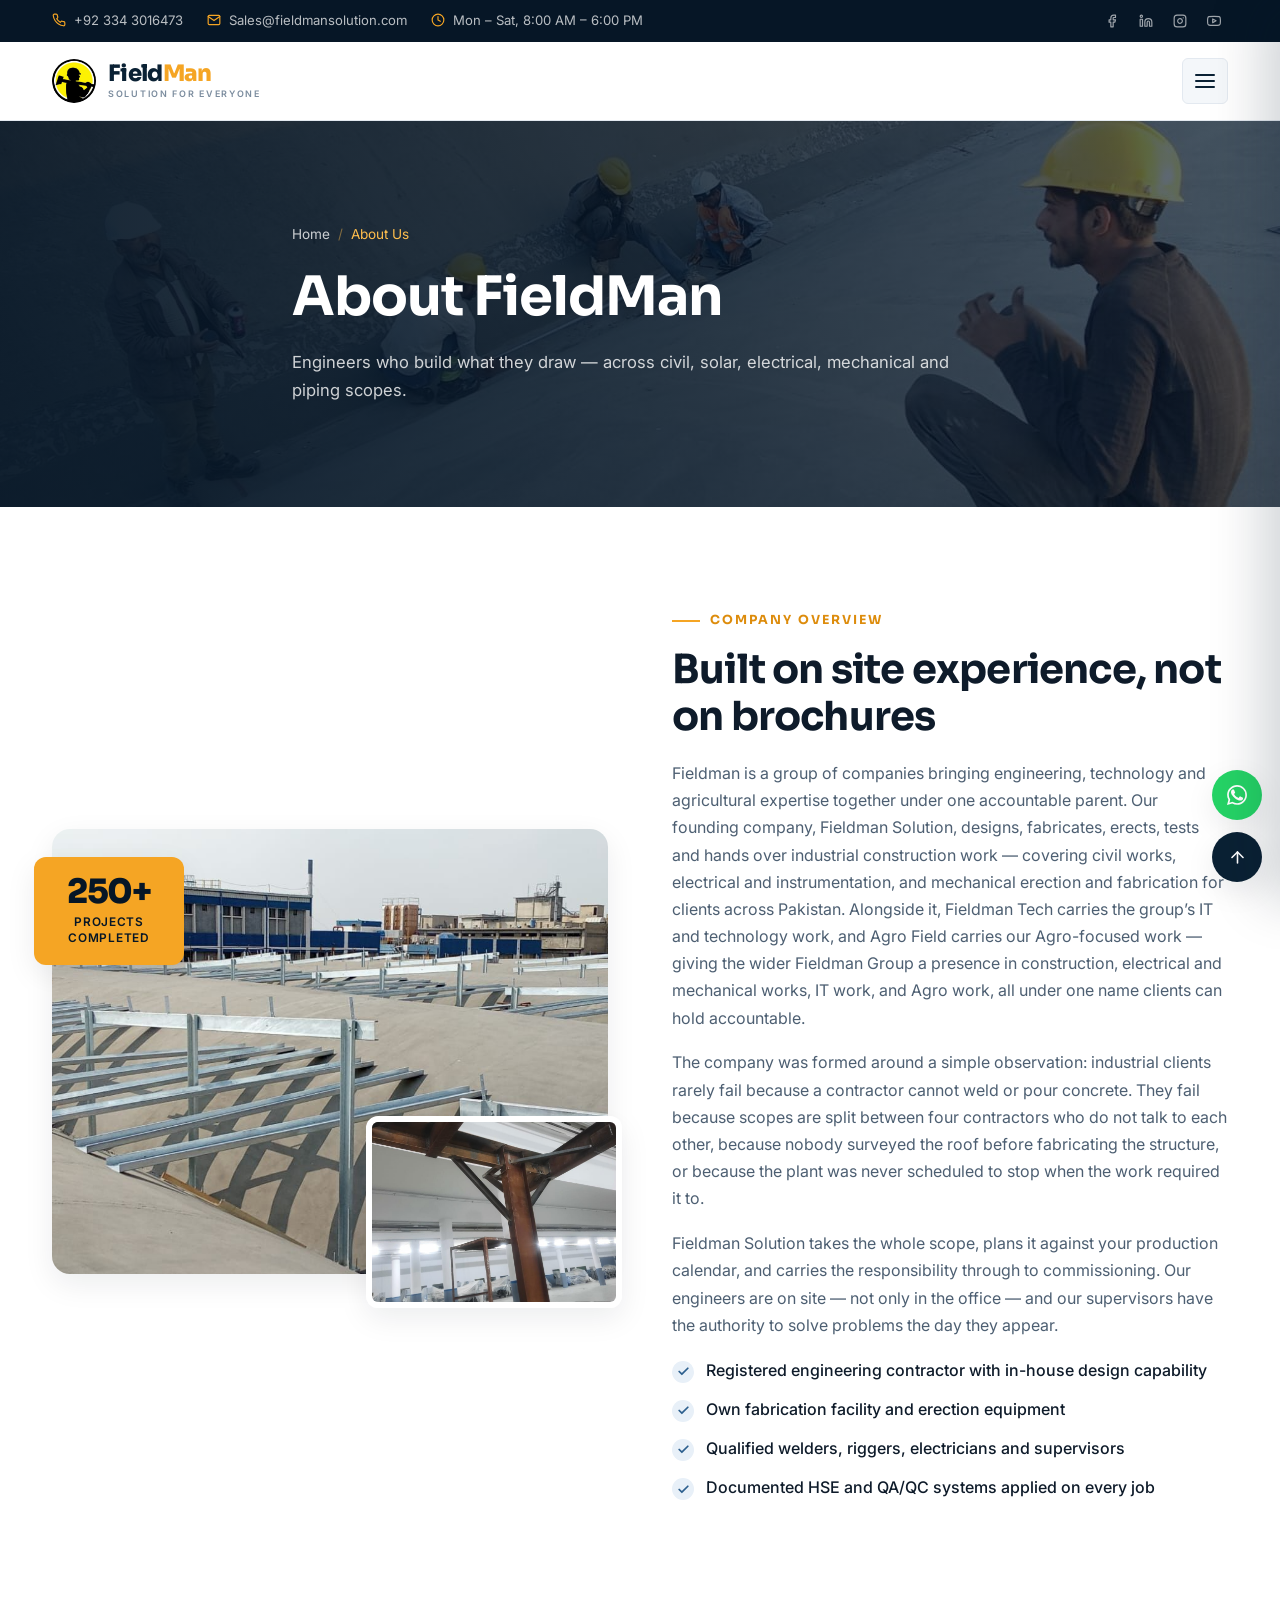
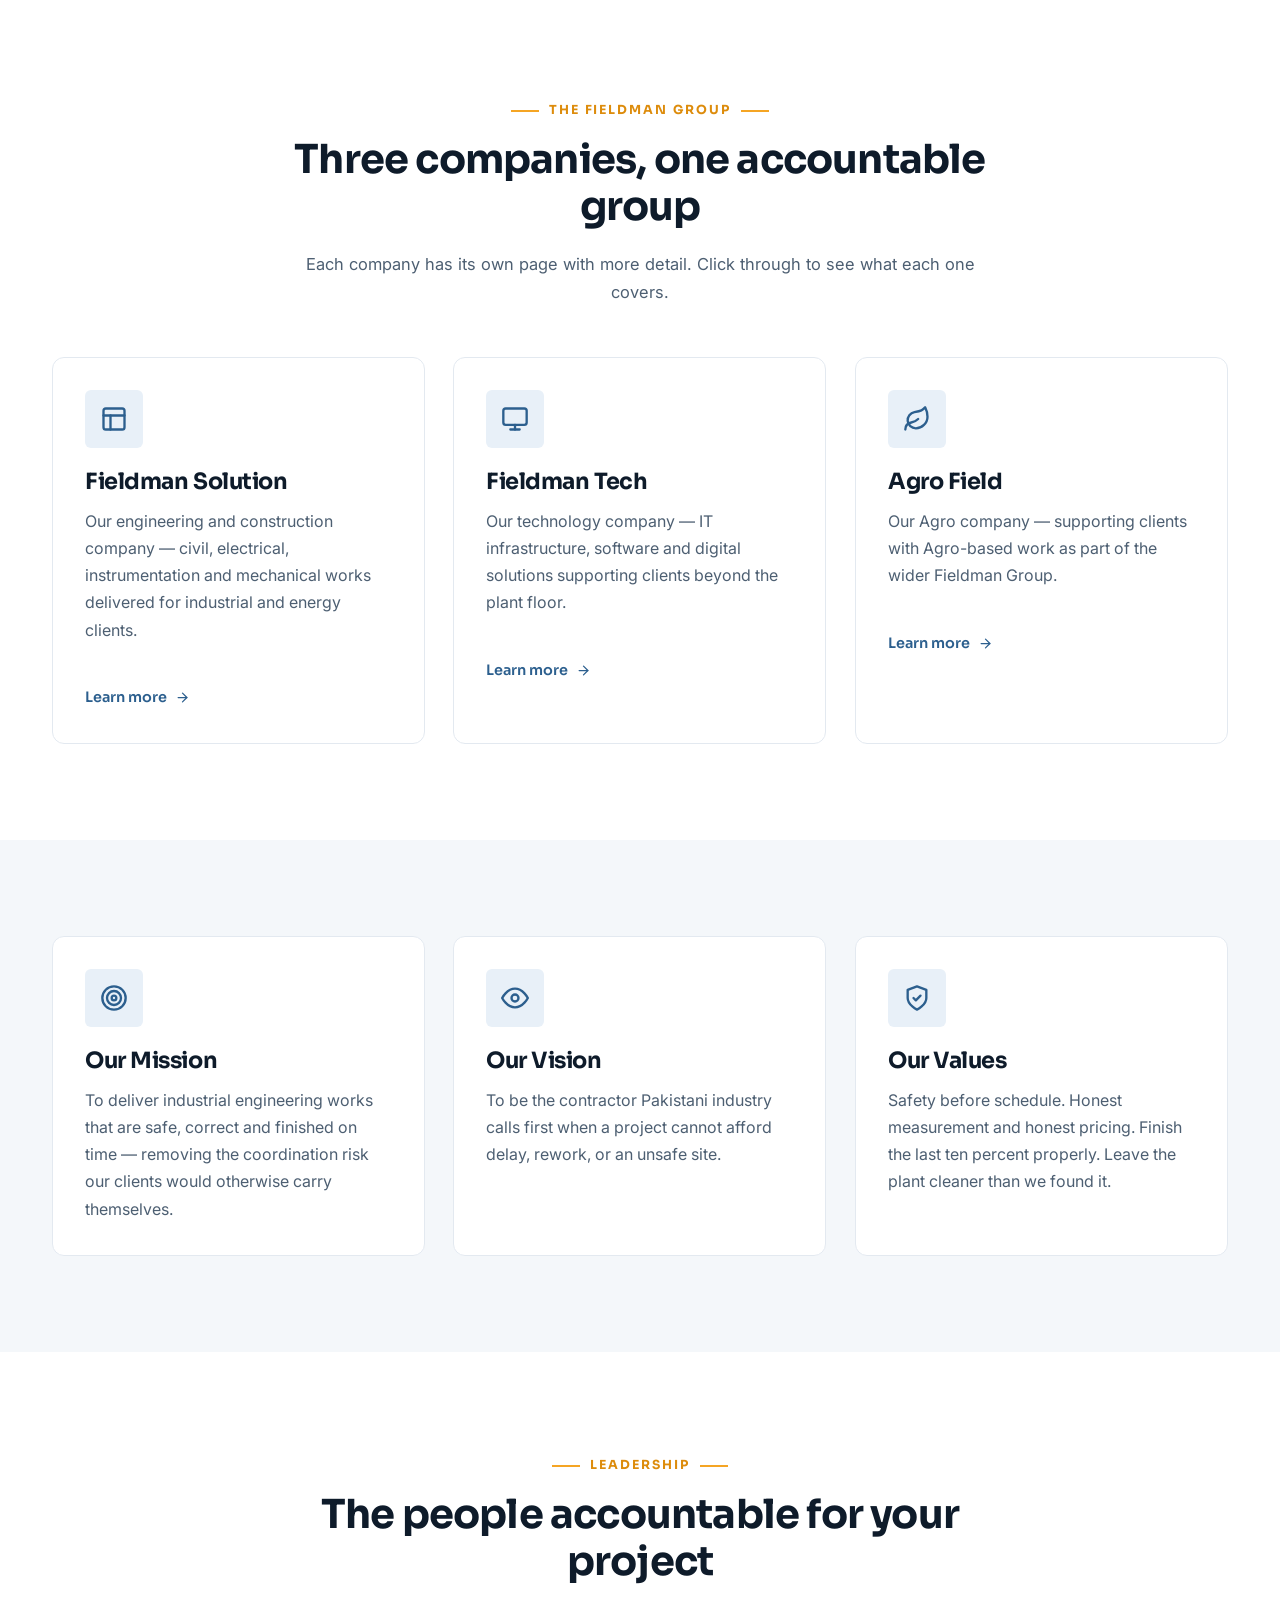
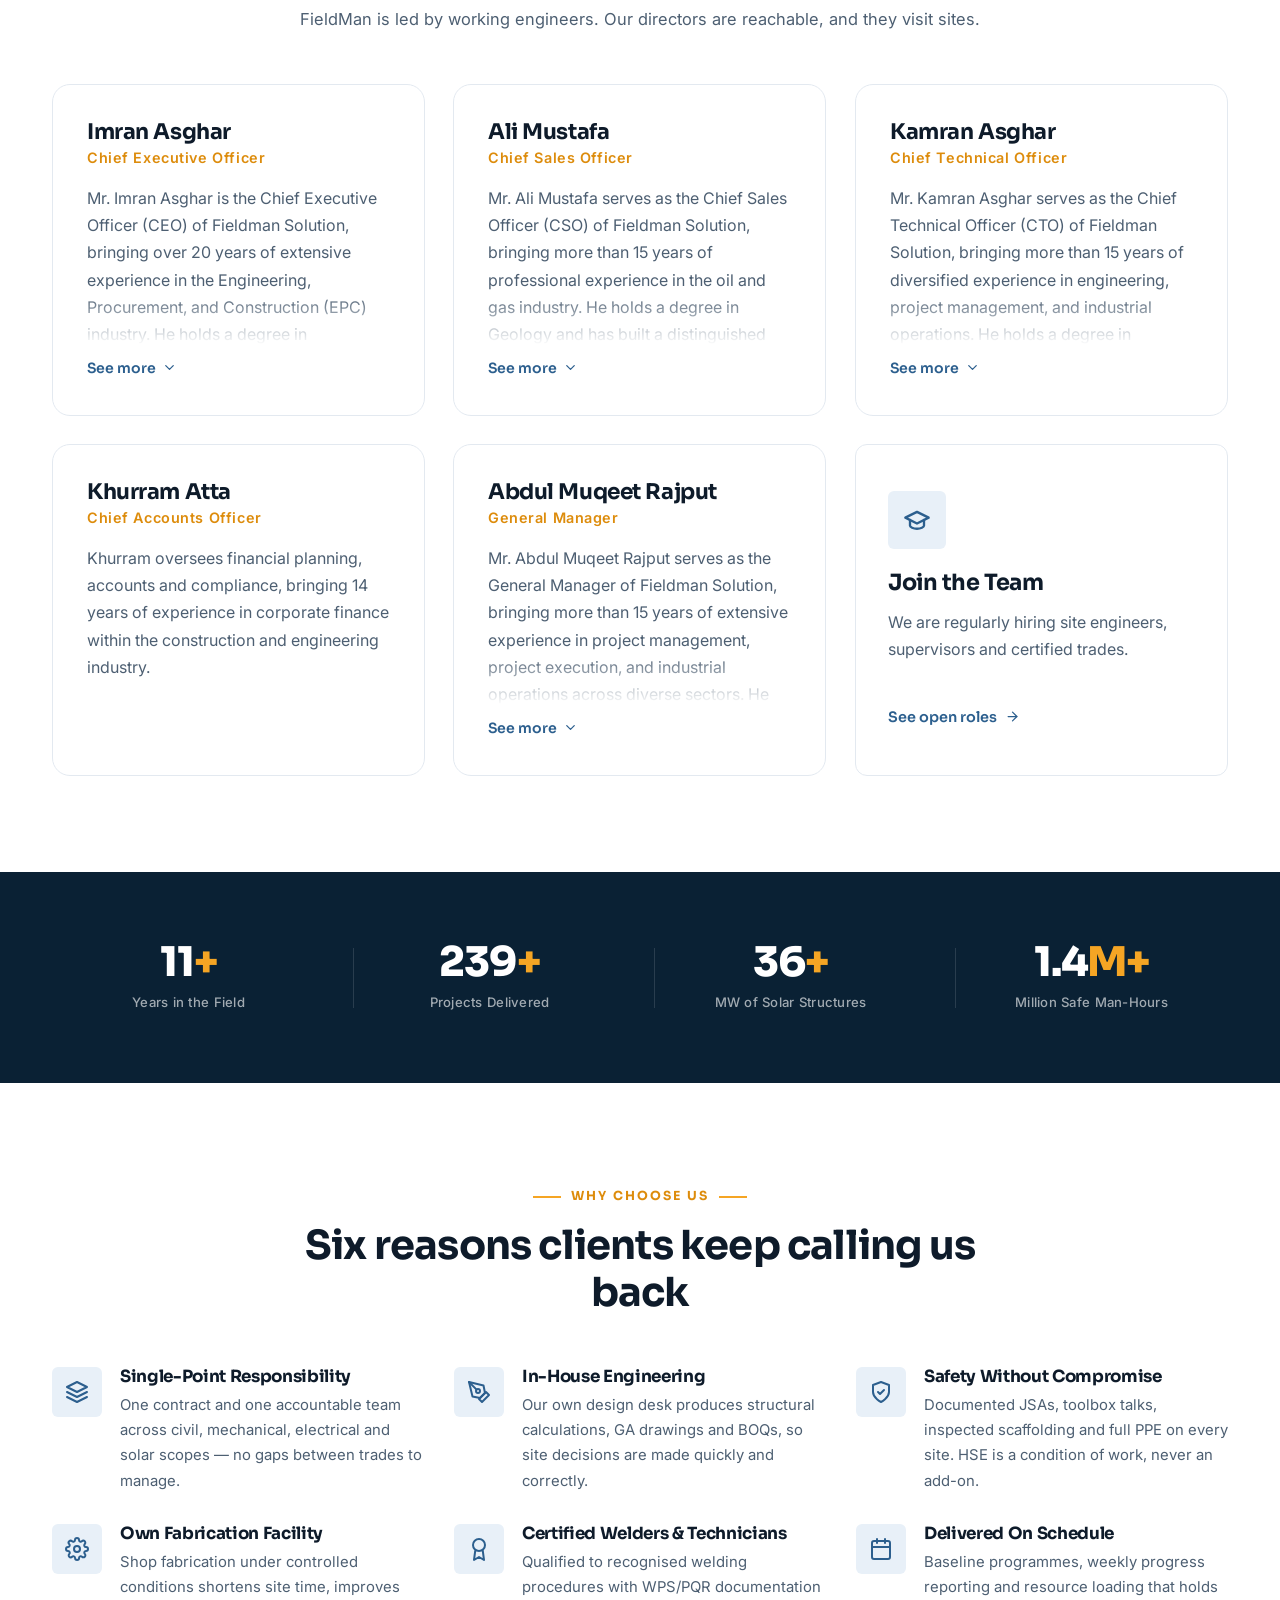
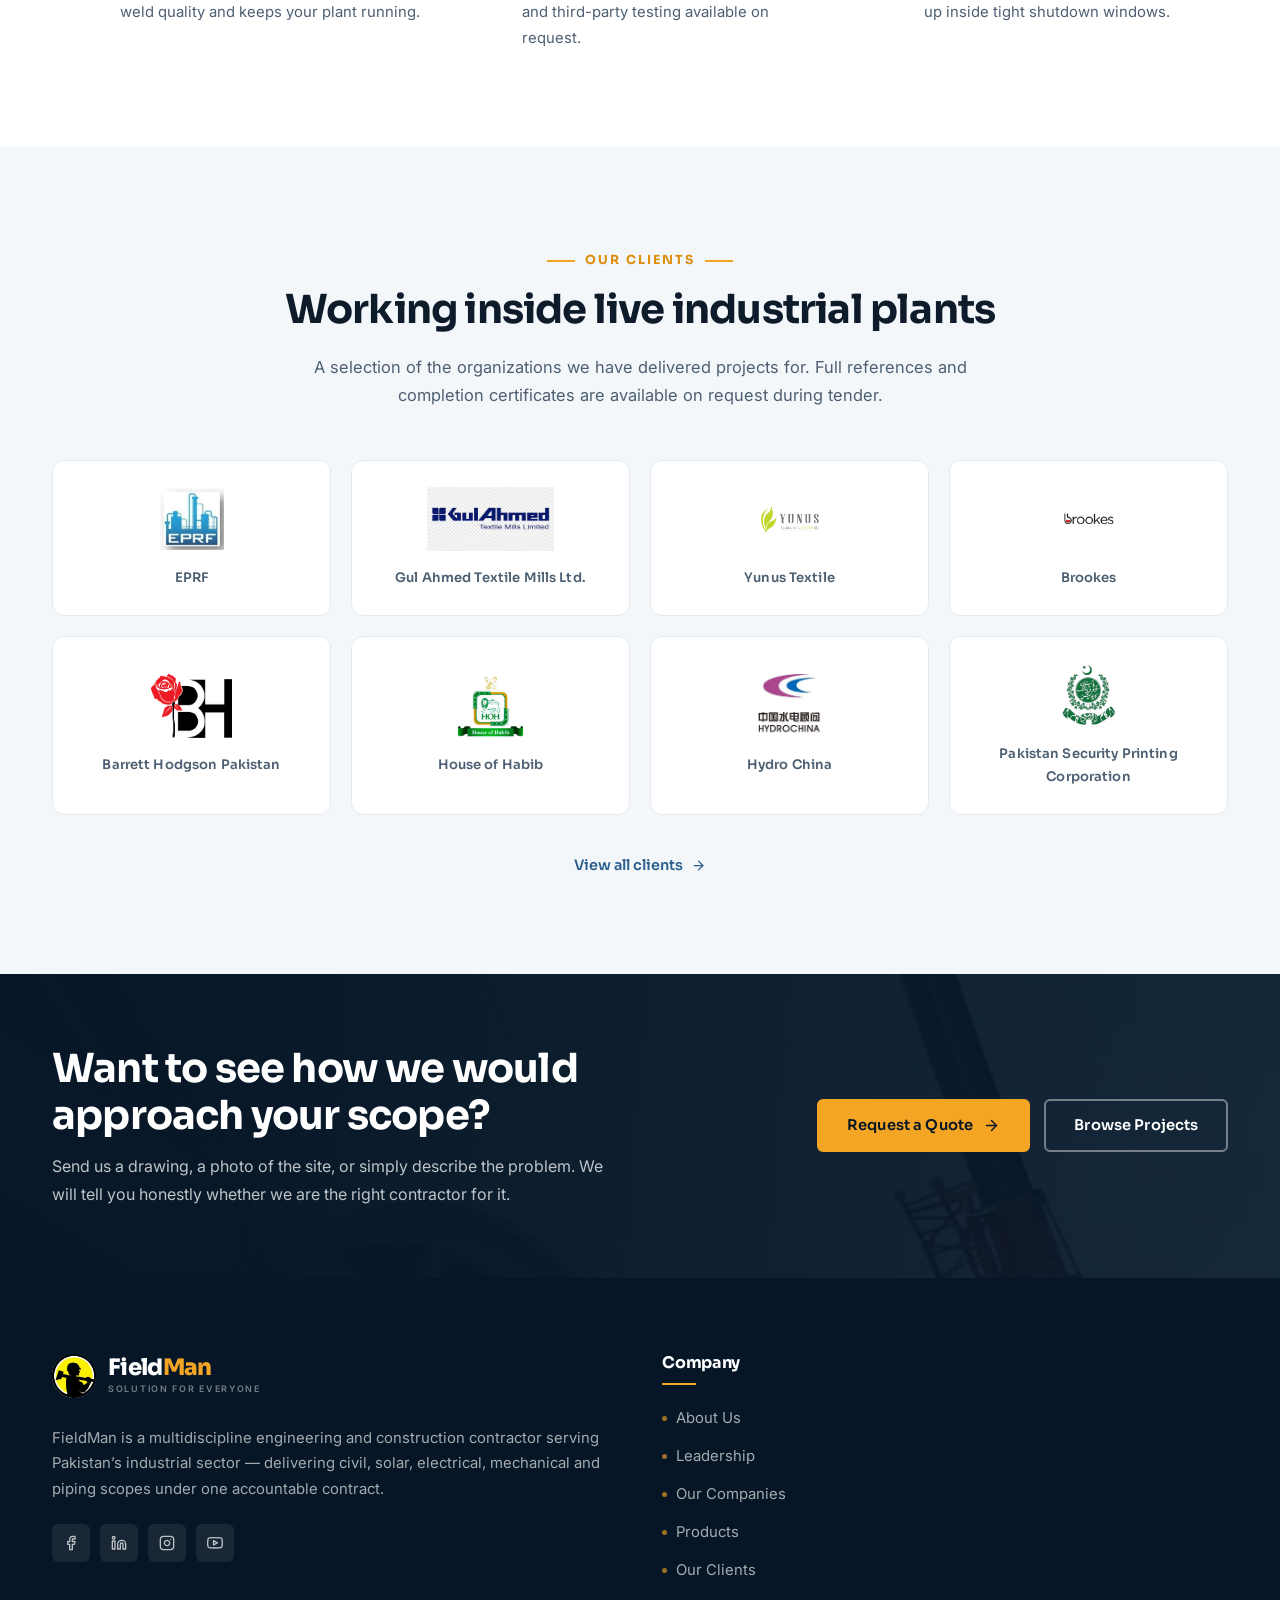
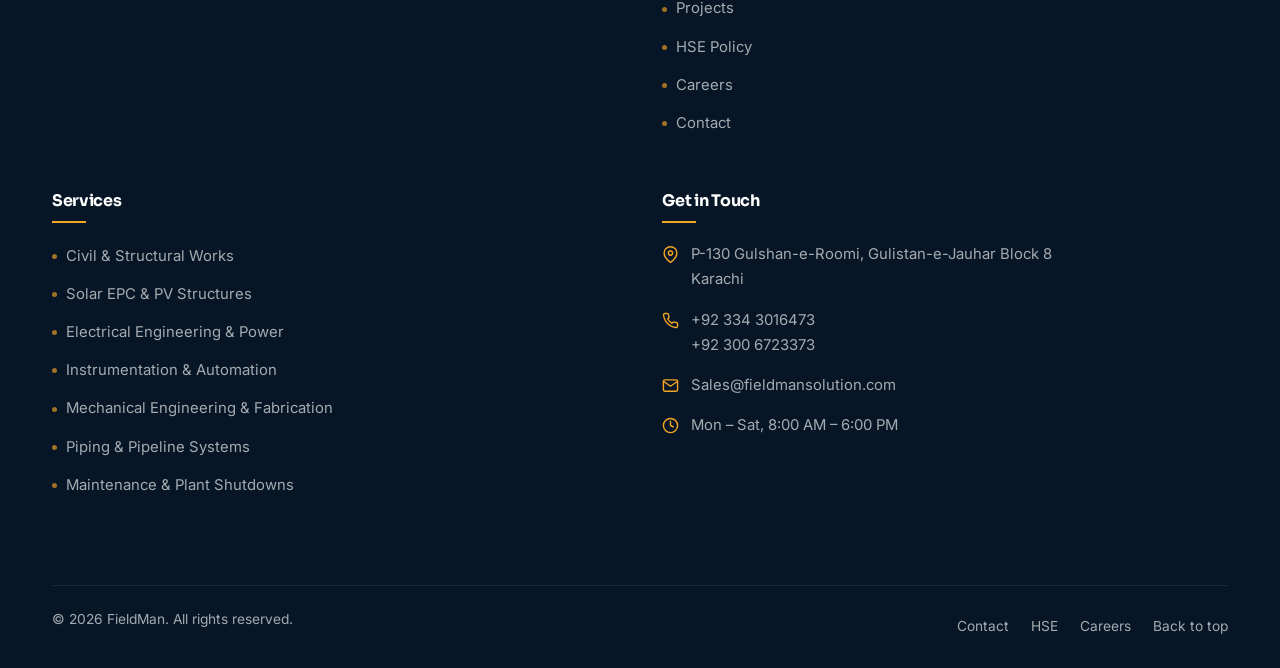
==== commit 43afb1c1: "products updates" ====
--- a/about.html
+++ b/about.html
@@ -47,7 +47,7 @@
   </span>
 </a>
     <nav class="nav" aria-label="Main navigation">
-      <ul class="nav-list"><li><a class="nav-link" href="index.html">Home</a></li><li class="has-dropdown"><a class="nav-link" href="about.html" aria-current="page">About Us <svg class="caret" xmlns="http://www.w3.org/2000/svg" viewBox="0 0 24 24" fill="none" stroke="currentColor" stroke-width="2" stroke-linecap="round" stroke-linejoin="round" aria-hidden="true"><polyline points="6 9 12 15 18 9"/></svg></a><ul class="dropdown"><li><a href="about.html">Company Overview</a></li><li><a href="about.html#leadership">Leadership Team</a></li><li><a href="about.html#clients">Our Clients</a></li><li><a href="careers.html">Careers</a></li></ul></li><li class="has-dropdown"><a class="nav-link" href="companies.html">Companies <svg class="caret" xmlns="http://www.w3.org/2000/svg" viewBox="0 0 24 24" fill="none" stroke="currentColor" stroke-width="2" stroke-linecap="round" stroke-linejoin="round" aria-hidden="true"><polyline points="6 9 12 15 18 9"/></svg></a><ul class="dropdown"><li><a href="companies.html#fieldman-solution">Fieldman Solution</a></li><li><a href="companies.html#fieldman-tech">Fieldman Tech</a></li><li><a href="companies.html#egro-field">Egro Field</a></li></ul></li><li><a class="nav-link" href="services.html">Services</a></li><li><a class="nav-link" href="products.html">Products</a></li><li><a class="nav-link" href="projects.html">Projects</a></li><li><a class="nav-link" href="hse.html">HSE</a></li><li><a class="nav-link" href="contact.html">Contact</a></li></ul>
+      <ul class="nav-list"><li><a class="nav-link" href="index.html">Home</a></li><li class="has-dropdown"><a class="nav-link" href="about.html" aria-current="page">About Us <svg class="caret" xmlns="http://www.w3.org/2000/svg" viewBox="0 0 24 24" fill="none" stroke="currentColor" stroke-width="2" stroke-linecap="round" stroke-linejoin="round" aria-hidden="true"><polyline points="6 9 12 15 18 9"/></svg></a><ul class="dropdown"><li><a href="about.html">Company Overview</a></li><li><a href="about.html#leadership">Leadership Team</a></li><li><a href="clients.html">Our Clients</a></li><li><a href="careers.html">Careers</a></li></ul></li><li class="has-dropdown"><a class="nav-link" href="companies.html">Companies <svg class="caret" xmlns="http://www.w3.org/2000/svg" viewBox="0 0 24 24" fill="none" stroke="currentColor" stroke-width="2" stroke-linecap="round" stroke-linejoin="round" aria-hidden="true"><polyline points="6 9 12 15 18 9"/></svg></a><ul class="dropdown"><li><a href="companies.html#fieldman-solution">Fieldman Solution</a></li><li><a href="companies.html#fieldman-tech">Fieldman Tech</a></li><li><a href="companies.html#agro-field">Agro Field</a></li></ul></li><li><a class="nav-link" href="services.html">Services</a></li><li><a class="nav-link" href="products.html">Products</a></li><li><a class="nav-link" href="projects.html">Projects</a></li><li><a class="nav-link" href="hse.html">HSE</a></li><li><a class="nav-link" href="contact.html">Contact</a></li></ul>
     </nav>
     <div class="header-cta">
       <a class="btn btn-primary btn-sm" href="contact.html#quote">Request a Quote</a>
@@ -70,7 +70,7 @@
 </a>
     <button class="mobile-close" type="button" aria-label="Close menu"><svg xmlns="http://www.w3.org/2000/svg" viewBox="0 0 24 24" fill="none" stroke="currentColor" stroke-width="2" stroke-linecap="round" stroke-linejoin="round" aria-hidden="true"><line x1="18" y1="6" x2="6" y2="18"/><line x1="6" y1="6" x2="18" y2="18"/></svg></button>
   </div>
-  <ul class="mobile-list"><li><a href="index.html">Home</a></li><li><button class="mobile-sub-toggle" aria-expanded="false" aria-controls="msub-about">About Us <svg xmlns="http://www.w3.org/2000/svg" viewBox="0 0 24 24" fill="none" stroke="currentColor" stroke-width="2" stroke-linecap="round" stroke-linejoin="round" aria-hidden="true"><polyline points="6 9 12 15 18 9"/></svg></button><ul class="mobile-sub" id="msub-about"><li><a href="about.html">Overview</a></li><li><a href="about.html">Company Overview</a></li><li><a href="about.html#leadership">Leadership Team</a></li><li><a href="about.html#clients">Our Clients</a></li><li><a href="careers.html">Careers</a></li></ul></li><li><button class="mobile-sub-toggle" aria-expanded="false" aria-controls="msub-companies">Companies <svg xmlns="http://www.w3.org/2000/svg" viewBox="0 0 24 24" fill="none" stroke="currentColor" stroke-width="2" stroke-linecap="round" stroke-linejoin="round" aria-hidden="true"><polyline points="6 9 12 15 18 9"/></svg></button><ul class="mobile-sub" id="msub-companies"><li><a href="companies.html#fieldman-solution">Fieldman Solution</a></li><li><a href="companies.html#fieldman-tech">Fieldman Tech</a></li><li><a href="companies.html#egro-field">Egro Field</a></li></ul></li><li><a href="services.html">Services</a></li><li><a href="products.html">Products</a></li><li><a href="projects.html">Projects</a></li><li><a href="hse.html">HSE</a></li><li><a href="contact.html">Contact</a></li></ul>
+  <ul class="mobile-list"><li><a href="index.html">Home</a></li><li><button class="mobile-sub-toggle" aria-expanded="false" aria-controls="msub-about">About Us <svg xmlns="http://www.w3.org/2000/svg" viewBox="0 0 24 24" fill="none" stroke="currentColor" stroke-width="2" stroke-linecap="round" stroke-linejoin="round" aria-hidden="true"><polyline points="6 9 12 15 18 9"/></svg></button><ul class="mobile-sub" id="msub-about"><li><a href="about.html">Overview</a></li><li><a href="about.html">Company Overview</a></li><li><a href="about.html#leadership">Leadership Team</a></li><li><a href="clients.html">Our Clients</a></li><li><a href="careers.html">Careers</a></li></ul></li><li><button class="mobile-sub-toggle" aria-expanded="false" aria-controls="msub-companies">Companies <svg xmlns="http://www.w3.org/2000/svg" viewBox="0 0 24 24" fill="none" stroke="currentColor" stroke-width="2" stroke-linecap="round" stroke-linejoin="round" aria-hidden="true"><polyline points="6 9 12 15 18 9"/></svg></button><ul class="mobile-sub" id="msub-companies"><li><a href="companies.html#fieldman-solution">Fieldman Solution</a></li><li><a href="companies.html#fieldman-tech">Fieldman Tech</a></li><li><a href="companies.html#agro-field">Agro Field</a></li></ul></li><li><a href="services.html">Services</a></li><li><a href="products.html">Products</a></li><li><a href="projects.html">Projects</a></li><li><a href="hse.html">HSE</a></li><li><a href="contact.html">Contact</a></li></ul>
   <a class="btn btn-primary btn-block" href="contact.html#quote">Request a Quote</a>
   <div class="mobile-contact">
     <a class="topbar-item" href="tel:+923343016473"><svg xmlns="http://www.w3.org/2000/svg" viewBox="0 0 24 24" fill="none" stroke="currentColor" stroke-width="2" stroke-linecap="round" stroke-linejoin="round" aria-hidden="true"><path d="M22 16.92v3a2 2 0 0 1-2.18 2 19.79 19.79 0 0 1-8.63-3.07 19.5 19.5 0 0 1-6-6 19.79 19.79 0 0 1-3.07-8.67A2 2 0 0 1 4.11 2h3a2 2 0 0 1 2 1.72 12.84 12.84 0 0 0 .7 2.81 2 2 0 0 1-.45 2.11L8.09 9.91a16 16 0 0 0 6 6l1.27-1.27a2 2 0 0 1 2.11-.45 12.84 12.84 0 0 0 2.81.7A2 2 0 0 1 22 16.92z"/></svg> +92 334 3016473</a>
@@ -104,9 +104,9 @@
       together under one accountable parent. Our founding company, Fieldman Solution, designs,
       fabricates, erects, tests and hands over industrial construction work — covering civil works,
       electrical and instrumentation, and mechanical erection and fabrication for clients across
-      Pakistan. Alongside it, Fieldman Tech carries the group&rsquo;s IT and technology work, and Egro
-      Field carries our Egro-focused work — giving the wider Fieldman Group a presence in construction,
-      electrical and mechanical works, IT work, and Egro work, all under one name clients can hold
+      Pakistan. Alongside it, Fieldman Tech carries the group&rsquo;s IT and technology work, and Agro
+      Field carries our Agro-focused work — giving the wider Fieldman Group a presence in construction,
+      electrical and mechanical works, IT work, and Agro work, all under one name clients can hold
       accountable.</p>
       <p>The company was formed around a simple observation: industrial clients rarely fail because a
       contractor cannot weld or pour concrete. They fail because scopes are split between four
@@ -150,10 +150,10 @@
       </article>
       <article class="card reveal" data-delay="180">
         <div class="service-icon"><svg xmlns="http://www.w3.org/2000/svg" viewBox="0 0 24 24" fill="none" stroke="currentColor" stroke-width="2" stroke-linecap="round" stroke-linejoin="round" aria-hidden="true"><path d="M11 20A7 7 0 0 1 9.8 6.1C15.5 5 17 4.48 19 2c1 2 2 4.18 2 8 0 5.5-4.78 10-10 10z"/><path d="M2 21c0-3 1.85-5.36 5.08-6C9.5 14.52 12 13 13 12"/></svg></div>
-        <h3>Egro Field</h3>
-        <p>Our Egro company — supporting clients with Egro-based work as part of the wider Fieldman
+        <h3>Agro Field</h3>
+        <p>Our Agro company — supporting clients with Agro-based work as part of the wider Fieldman
         Group.</p>
-        <a class="link-arrow mt-3" href="companies.html#egro-field">Learn more <svg xmlns="http://www.w3.org/2000/svg" viewBox="0 0 24 24" fill="none" stroke="currentColor" stroke-width="2" stroke-linecap="round" stroke-linejoin="round" aria-hidden="true"><line x1="5" y1="12" x2="19" y2="12"/><polyline points="12 5 19 12 12 19"/></svg></a>
+        <a class="link-arrow mt-3" href="companies.html#agro-field">Learn more <svg xmlns="http://www.w3.org/2000/svg" viewBox="0 0 24 24" fill="none" stroke="currentColor" stroke-width="2" stroke-linecap="round" stroke-linejoin="round" aria-hidden="true"><line x1="5" y1="12" x2="19" y2="12"/><polyline points="12 5 19 12 12 19"/></svg></a>
       </article>
     </div>
   </div>
@@ -389,16 +389,27 @@
 </div></div>
   </div>
 </section>
-<!-- PLACEHOLDER — replace with your real client names and logos (with their permission). -->
 <section class="section section--surface" id="clients">
   <div class="container">
     <div class="section-head section-head--center reveal">
       <span class="eyebrow">Our Clients</span>
       <h2 class="section-title">Working inside live industrial plants</h2>
-      <p class="section-sub">Client names are shown by sector here; full references and completion
-      certificates are available on request during tender.</p>
-    </div>
-    <div class="clients reveal"><div class="client">Textile &amp; Apparel Group</div><div class="client">Food Processing Plant</div><div class="client">Cement Manufacturer</div><div class="client">Chemical Processing Facility</div><div class="client">Pharmaceutical Plant</div><div class="client">Beverage Bottling Line</div><div class="client">Independent Power Producer</div><div class="client">Logistics &amp; Warehousing</div><div class="client">Paper &amp; Packaging Mill</div><div class="client">Steel Re-Rolling Mill</div></div>
+      <p class="section-sub">A selection of the organizations we have delivered projects for. Full
+      references and completion certificates are available on request during tender.</p>
+    </div>
+    <div class="clients-grid reveal">
+      <article class="client-logo-card"><img src="assets/img/Clients/EPRF.jpg" alt="EPRF" loading="lazy" decoding="async"><span>EPRF</span></article>
+      <article class="client-logo-card"><img src="assets/img/Clients/Gull-Ahmed-Textile-Mill-LTd.jpg" alt="Gul Ahmed Textile Mills Ltd." loading="lazy" decoding="async"><span>Gul Ahmed Textile Mills Ltd.</span></article>
+      <article class="client-logo-card"><img src="assets/img/Clients/Yunus-Textile.png" alt="Yunus Textile" loading="lazy" decoding="async"><span>Yunus Textile</span></article>
+      <article class="client-logo-card"><img src="assets/img/Clients/Brookes.jpg" alt="Brookes" loading="lazy" decoding="async"><span>Brookes</span></article>
+      <article class="client-logo-card"><img src="assets/img/Clients/Barrett-Hodgson-Pakistan.jpg" alt="Barrett Hodgson Pakistan" loading="lazy" decoding="async"><span>Barrett Hodgson Pakistan</span></article>
+      <article class="client-logo-card"><img src="assets/img/Clients/House-of-Habib.jpeg" alt="House of Habib" loading="lazy" decoding="async"><span>House of Habib</span></article>
+      <article class="client-logo-card"><img src="assets/img/Clients/HYDRO-CHINA.jpg" alt="Hydro China" loading="lazy" decoding="async"><span>Hydro China</span></article>
+      <article class="client-logo-card"><img src="assets/img/Clients/pakistan-security-printing-corporation.png" alt="Pakistan Security Printing Corporation" loading="lazy" decoding="async"><span>Pakistan Security Printing Corporation</span></article>
+    </div>
+    <div class="text-center mt-4 reveal">
+      <a class="link-arrow" href="clients.html">View all clients <svg xmlns="http://www.w3.org/2000/svg" viewBox="0 0 24 24" fill="none" stroke="currentColor" stroke-width="2" stroke-linecap="round" stroke-linejoin="round" aria-hidden="true"><line x1="5" y1="12" x2="19" y2="12"/><polyline points="12 5 19 12 12 19"/></svg></a>
+    </div>
   </div>
 </section>
 <section class="cta-band">
@@ -445,6 +456,7 @@
           <li><a href="about.html#leadership">Leadership</a></li>
           <li><a href="companies.html">Our Companies</a></li>
           <li><a href="products.html">Products</a></li>
+          <li><a href="clients.html">Our Clients</a></li>
           <li><a href="projects.html">Projects</a></li>
           <li><a href="hse.html">HSE Policy</a></li>
           <li><a href="careers.html">Careers</a></li>
--- a/assets/css/style.css
+++ b/assets/css/style.css
@@ -58,6 +58,7 @@
 
 /* 2. Base & reset -------------------------------------------------------- */
 *, *::before, *::after { box-sizing: border-box; }
+[hidden] { display: none !important; }
 
 html {
   scroll-behavior: smooth;
@@ -270,7 +271,7 @@
 .nav-list { display: flex; align-items: center; gap: 4px; list-style: none; margin: 0; padding: 0; }
 .nav-list li { margin: 0; position: relative; }
 .nav-link {
-  display: inline-flex; align-items: center; gap: 6px;
+  display: inline-flex; align-items: center; gap: 6px; white-space: nowrap;
   font-family: var(--font-head); font-size: .9rem; font-weight: 500;
   color: var(--ink); padding: 12px 14px; border-radius: var(--radius-sm);
   position: relative;
@@ -576,6 +577,21 @@
   transition: color .24s var(--ease), border-color .24s var(--ease), transform .24s var(--ease);
 }
 .client:hover { color: var(--navy-800); border-color: var(--steel-500); transform: translateY(-3px); }
+
+/* Client logo grid */
+.clients-grid { display: grid; grid-template-columns: repeat(4, 1fr); gap: 20px; }
+.client-logo-card {
+  background: #fff; border: 1px solid var(--line); border-radius: var(--radius);
+  padding: 26px 20px; display: flex; flex-direction: column; align-items: center;
+  justify-content: center; gap: 16px; text-align: center;
+  transition: border-color .24s var(--ease), box-shadow .24s var(--ease), transform .24s var(--ease);
+}
+.client-logo-card:hover { border-color: var(--steel-500); box-shadow: var(--shadow-sm); transform: translateY(-3px); }
+.client-logo-card img { width: 100%; height: 64px; object-fit: contain; }
+.client-logo-card span {
+  font-family: var(--font-head); font-weight: 600; font-size: .82rem;
+  color: var(--body); letter-spacing: .01em;
+}
 
 /* 8. Projects & lightbox -------------------------------------------------- */
 .filters {
@@ -943,24 +959,38 @@
 .product-item-icon svg { width: 19px; height: 19px; }
 .product-item:hover .product-item-icon,
 .product-item.is-active .product-item-icon { background: var(--amber-500); color: var(--navy-900); }
+.product-item-photo {
+  width: 100%; aspect-ratio: 4 / 3; border-radius: var(--radius-sm); overflow: hidden;
+  margin-bottom: 12px; background: #fff; border: 1px solid var(--line); flex: none;
+}
+.product-item-photo img { width: 100%; height: 100%; object-fit: contain; padding: 8px; }
 .product-item h4 {
   margin: 0 0 4px; font-size: .92rem; line-height: 1.3;
   color: var(--ink); font-family: var(--font-head); font-weight: 700;
 }
 .product-item p { margin: 0; font-size: .8rem; line-height: 1.5; color: var(--muted); }
+
+.product-subhead {
+  margin: 26px 0 14px; font-family: var(--font-head); font-size: .8rem; font-weight: 700;
+  text-transform: uppercase; letter-spacing: .08em; color: var(--muted);
+}
+.product-group > .product-subhead:first-of-type { margin-top: 0; }
 
 .product-detail {
   margin-top: clamp(32px, 4vw, 54px); background: var(--navy-900); color: rgba(255, 255, 255, .86);
   border-radius: var(--radius-lg); padding: clamp(26px, 3vw, 44px);
   scroll-margin-top: calc(var(--header-h) + 20px);
 }
-.product-detail-inner { display: flex; gap: 22px; align-items: flex-start; }
+.product-detail-inner { display: flex; gap: 26px; align-items: flex-start; }
+.product-detail-icon, .product-detail-photo {
+  width: 108px; height: 108px; border-radius: var(--radius); flex: none;
+}
 .product-detail-icon {
-  width: 64px; height: 64px; border-radius: var(--radius); flex: none;
   background: rgba(245, 165, 36, .14); color: var(--amber-400);
   display: grid; place-items: center;
 }
-.product-detail-icon svg { width: 30px; height: 30px; }
+.product-detail-icon svg { width: 46px; height: 46px; }
+.product-detail-photo { background: #fff; object-fit: contain; padding: 12px; }
 .product-detail .eyebrow { color: var(--amber-400); }
 .product-detail .eyebrow::before { background: var(--amber-400); }
 .product-detail h3 { color: #fff; font-size: clamp(1.3rem, 2.2vw, 1.75rem); margin-bottom: 8px; }
@@ -974,7 +1004,7 @@
 .product-detail-empty { color: rgba(255, 255, 255, .55); font-style: italic; margin: 0; }
 
 /* 13. Responsive ---------------------------------------------------------- */
-@media (max-width: 1080px) {
+@media (max-width: 1320px) {
   .nav, .header-cta .btn { display: none; }
   .burger { display: grid; }
   .footer-grid { grid-template-columns: 1fr 1fr; }
@@ -985,6 +1015,7 @@
   .grid-3 { grid-template-columns: repeat(2, 1fr); }
   .projects-grid { grid-template-columns: repeat(2, 1fr); }
   .product-grid { grid-template-columns: repeat(2, 1fr); }
+  .clients-grid { grid-template-columns: repeat(2, 1fr); }
   .process { grid-template-columns: repeat(2, 1fr); row-gap: 34px; }
   .process::before { display: none; }
   .split { grid-template-columns: 1fr; gap: 42px; }
@@ -1012,6 +1043,7 @@
   .grid-4, .grid-3, .grid-2 { grid-template-columns: 1fr; }
   .projects-grid { grid-template-columns: 1fr; }
   .product-grid { grid-template-columns: 1fr; }
+  .clients-grid { grid-template-columns: 1fr; }
   .product-detail-inner { flex-direction: column; }
   .process { grid-template-columns: 1fr; }
   .footer-grid { grid-template-columns: 1fr; }
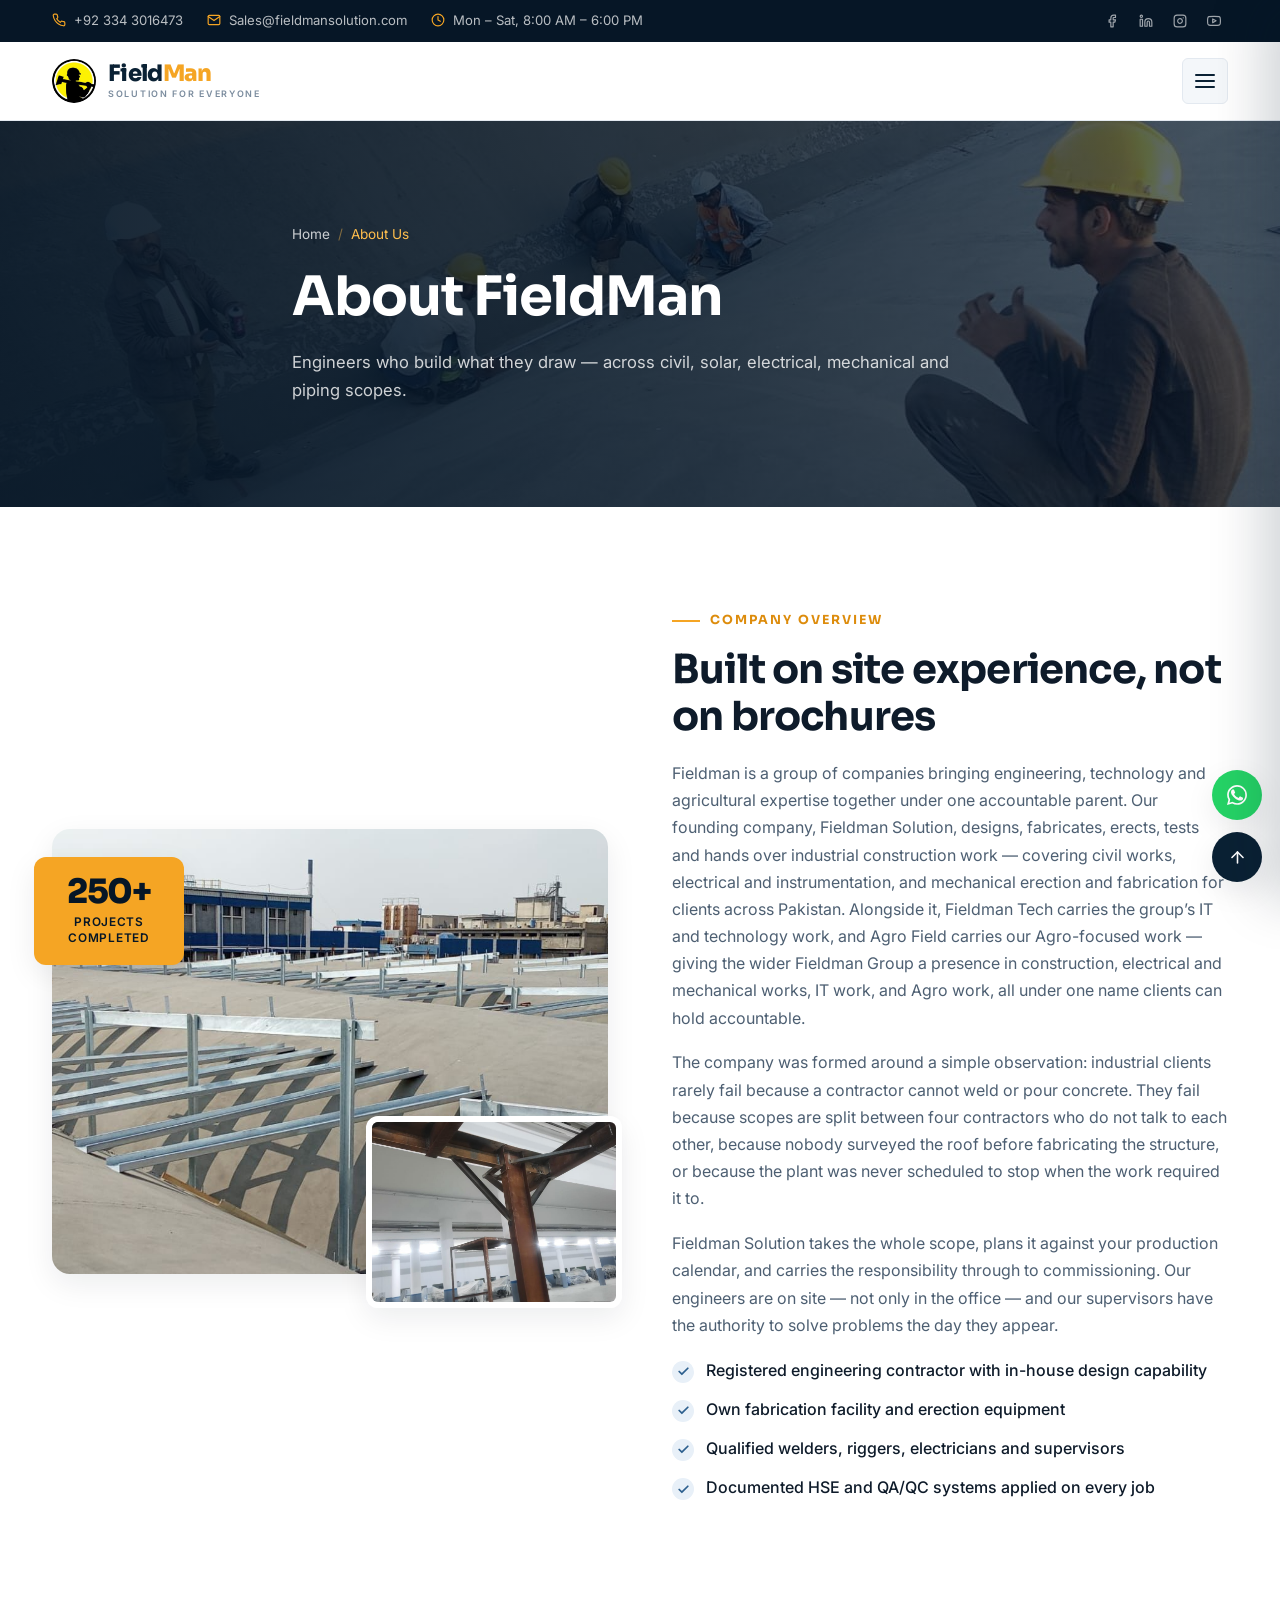
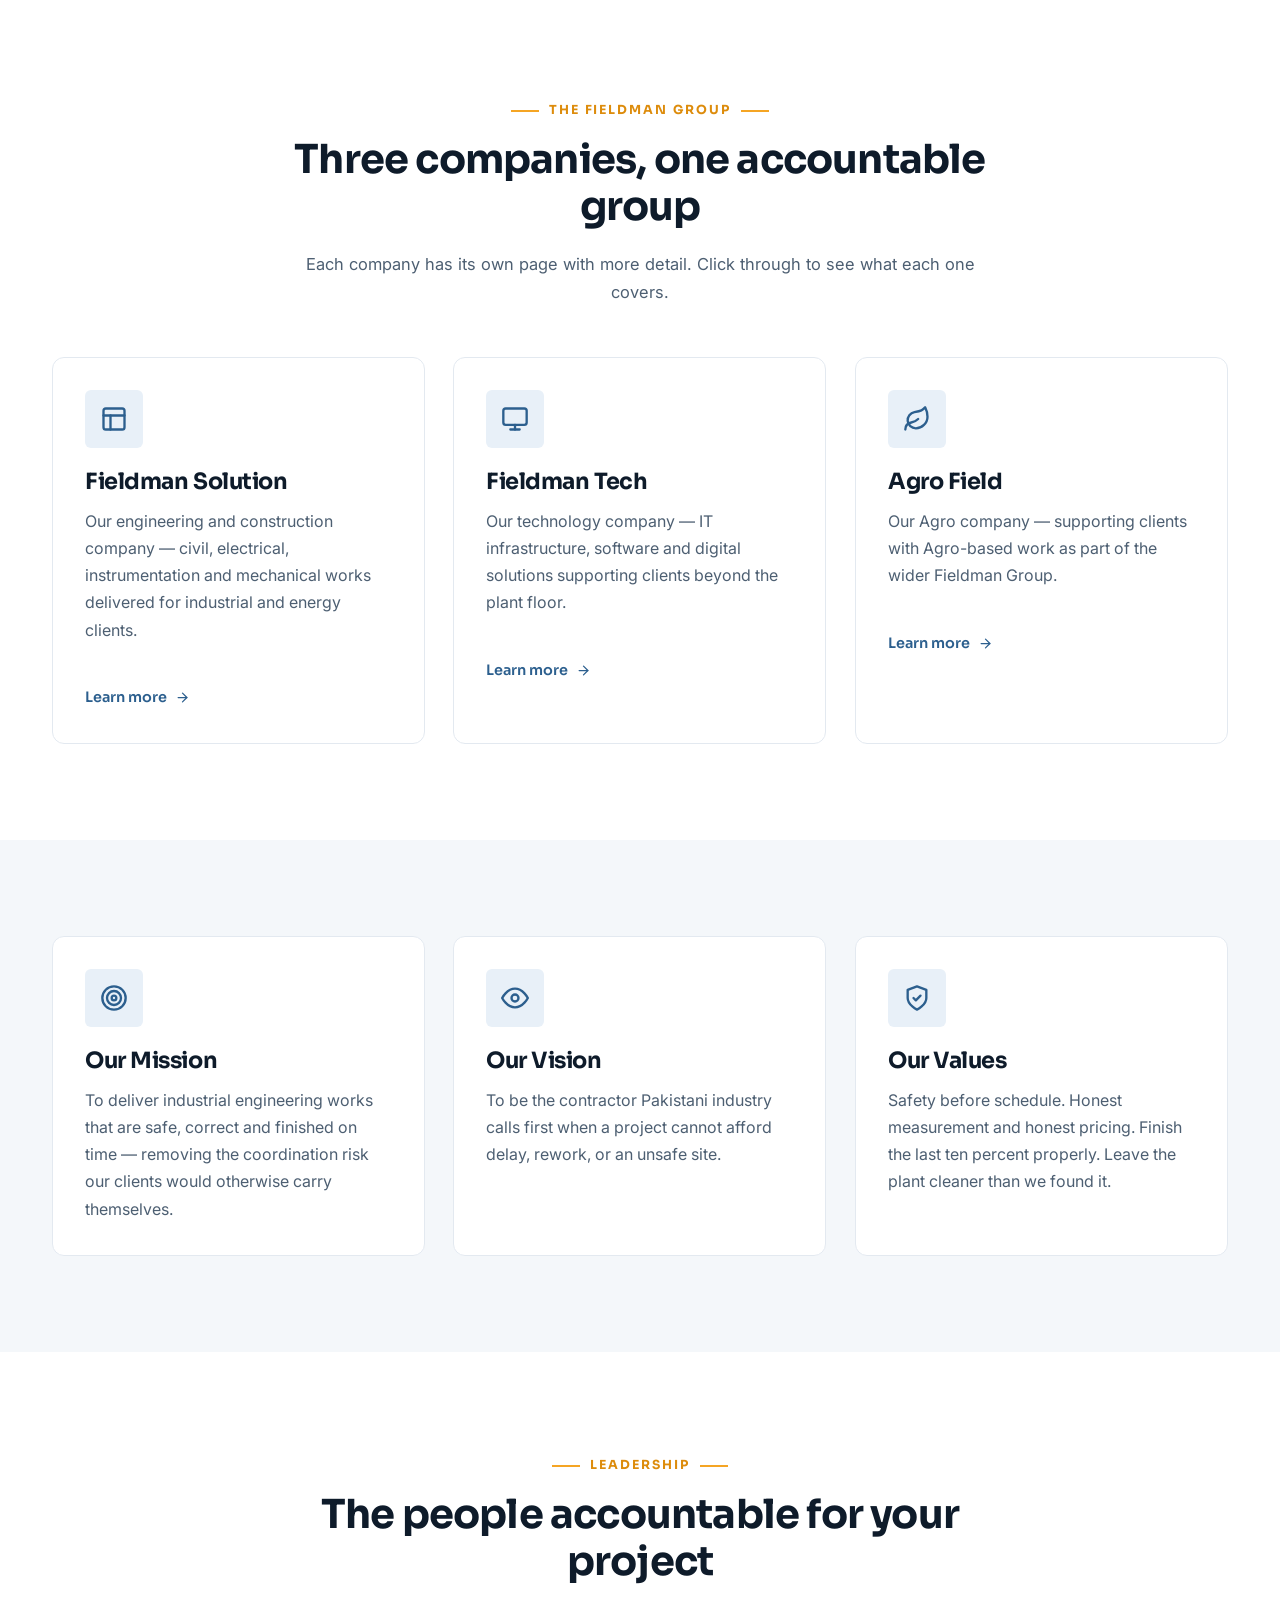
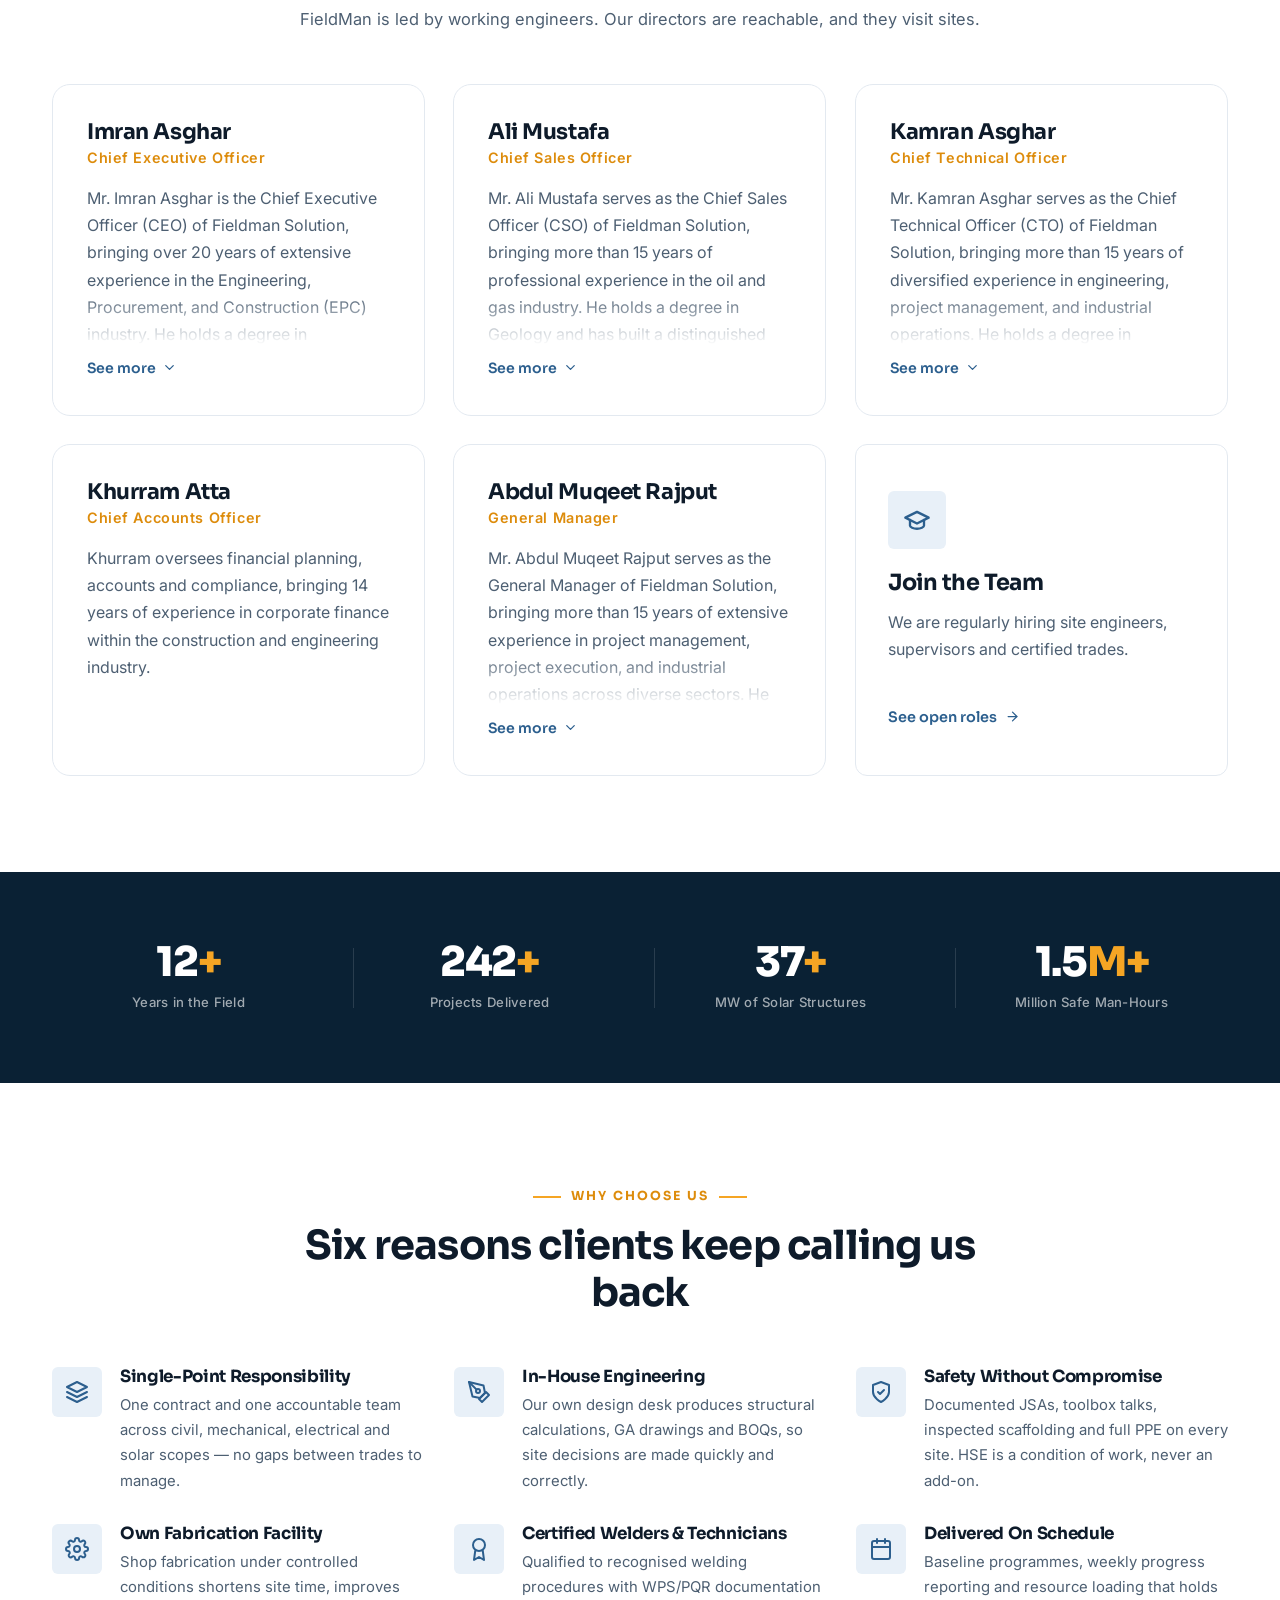
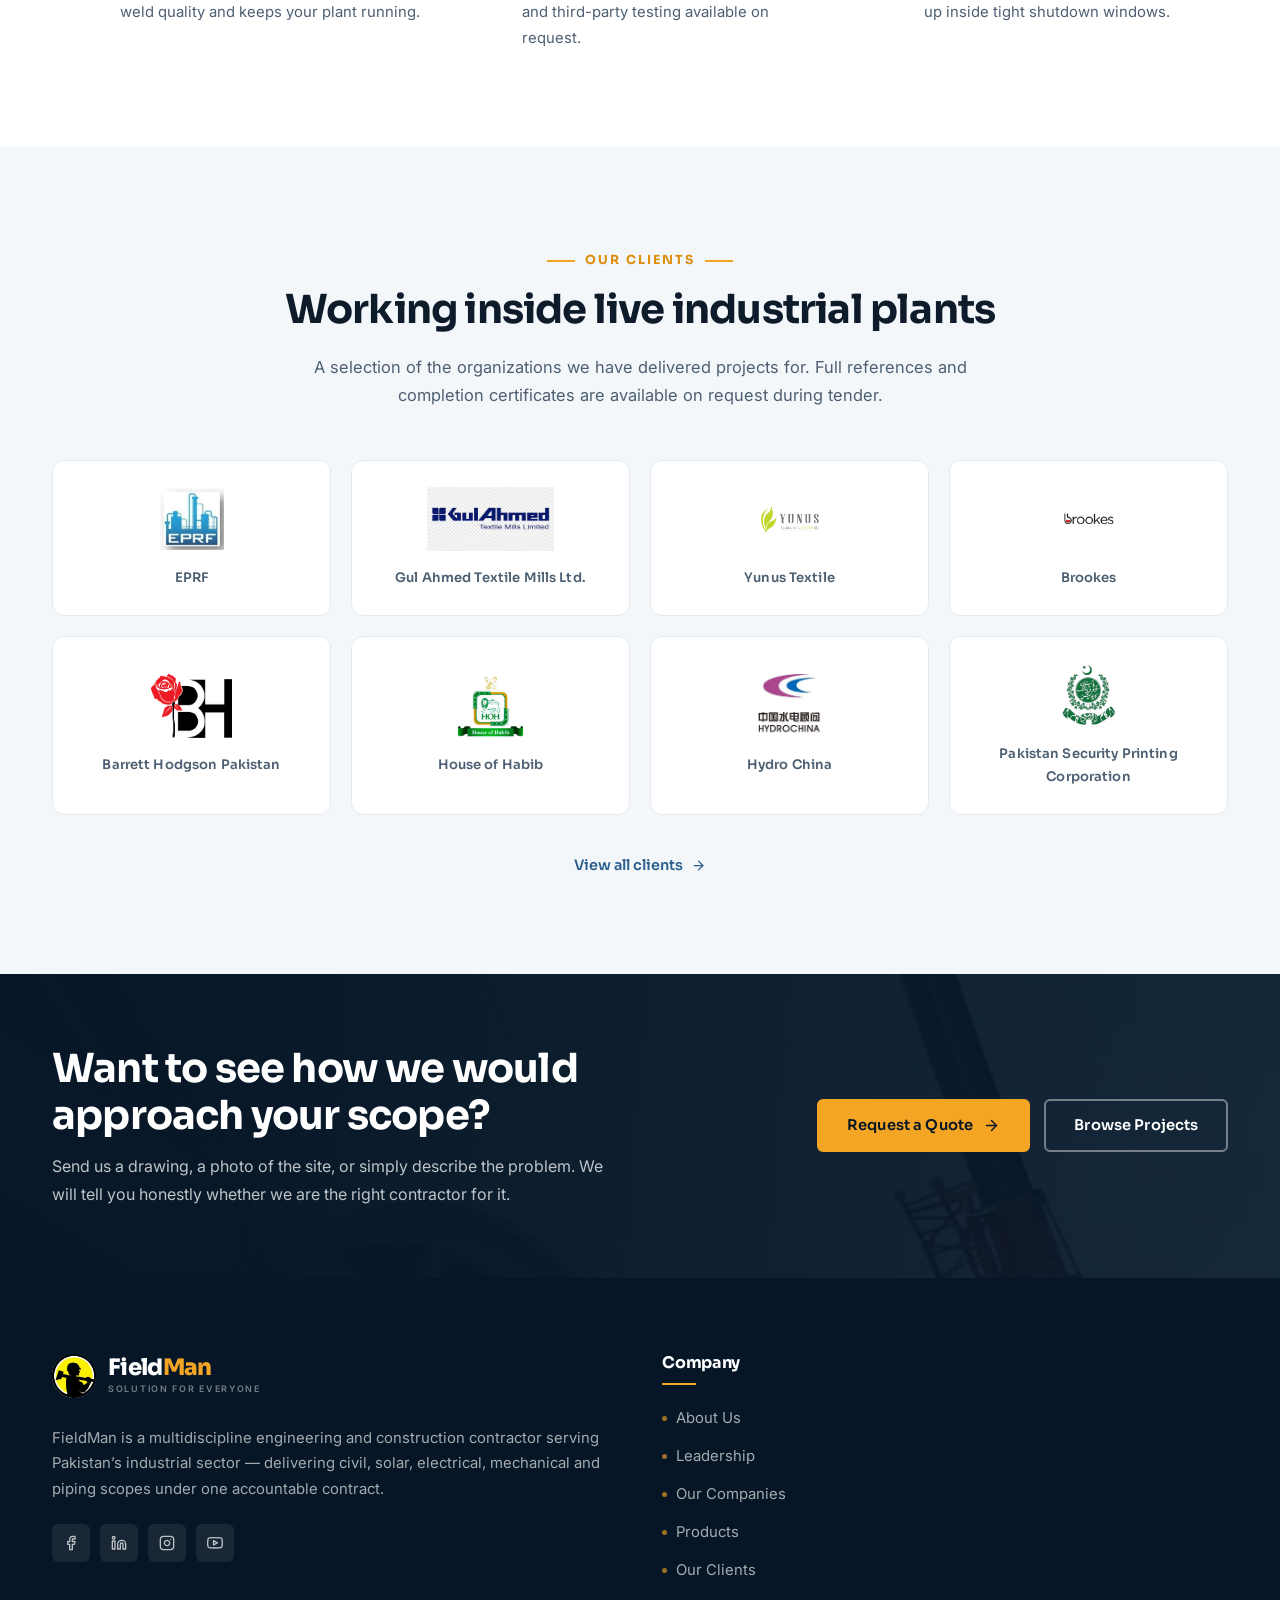
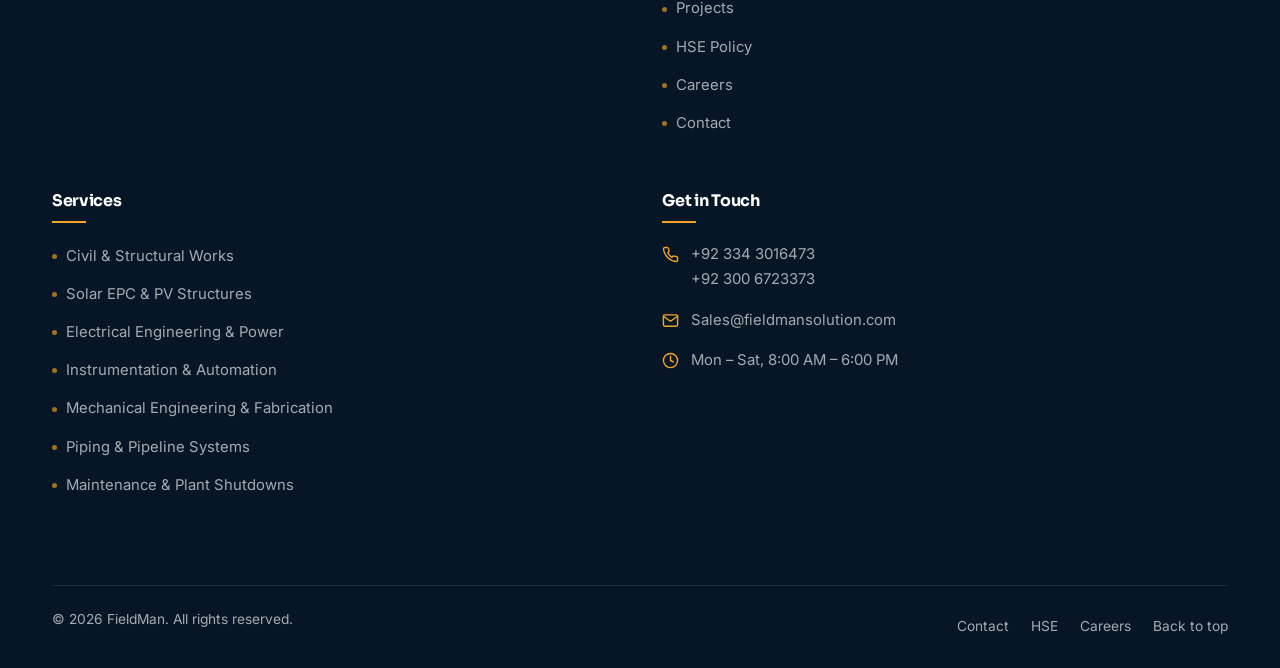
==== commit b829fadf: "updates" ====
--- a/about.html
+++ b/about.html
@@ -11,8 +11,8 @@
 <meta property="og:title" content="About FieldMan — Engineering &amp; Construction Contractor">
 <meta property="og:description" content="FieldMan is a multidiscipline engineering contractor delivering civil, solar, electrical, mechanical and piping works for industrial clients across Pakistan. Meet our leadership team.">
 <meta property="og:image" content="assets/img/projects/solar-mounting-array.jpg">
-<link rel="icon" href="assets/img/favicon.svg" type="image/svg+xml">
-<link rel="apple-touch-icon" href="assets/img/logo-mark.svg">
+<link rel="icon" href="assets/img/favicon.png" type="image/png">
+<link rel="apple-touch-icon" href="assets/img/favicon-180.png">
 <link rel="preconnect" href="https://fonts.googleapis.com">
 <link rel="preconnect" href="https://fonts.gstatic.com" crossorigin>
 <link href="https://fonts.googleapis.com/css2?family=Inter:wght@400;500;600;700&family=Sora:wght@600;700;800&display=swap" rel="stylesheet">
@@ -199,8 +199,9 @@
         <div class="leader-bio" id="bio-imran">
         <p>Mr. Imran Asghar is the Chief Executive Officer (CEO) of Fieldman Solution, bringing over 20
         years of extensive experience in the Engineering, Procurement, and Construction (EPC) industry.
-        He holds a degree in Information Technology (IT) and has successfully combined his technical
-        knowledge with strong business leadership to drive organizational growth and project success.</p>
+        He holds a degree in Information Technology (IT) and an MBA, and has successfully combined his
+        technical knowledge with strong business leadership to drive organizational growth and project
+        success.</p>
         <p>Throughout his professional career, Mr. Imran Asghar has been actively involved in the
         development, execution, and management of EPC projects across various sectors, including
         infrastructure, industrial, energy, manufacturing, and commercial developments. His expertise
@@ -472,8 +473,7 @@
       <div>
         <h4>Get in Touch</h4>
         <ul class="footer-contact">
-          <li><svg xmlns="http://www.w3.org/2000/svg" viewBox="0 0 24 24" fill="none" stroke="currentColor" stroke-width="2" stroke-linecap="round" stroke-linejoin="round" aria-hidden="true"><path d="M21 10c0 7-9 13-9 13s-9-6-9-13a9 9 0 0 1 18 0z"/><circle cx="12" cy="10" r="3"/></svg> <span><a href="https://www.google.com/maps/place/Block+8+Karachi,+Pakistan/@24.9332586,67.157268,17.54z/data=!4m6!3m5!1s0x3eb33843919b40c1:0x7d69dde556773373!8m2!3d24.9326025!4d67.1574231!16s%2Fg%2F11hb1hpg53?entry=ttu&amp;g_ep=EgoyMDI2MDkxNi4wIKXMDSoASAFQAw%3D%3D" target="_blank" rel="noopener">P-130 Gulshan-e-Roomi, Gulistan-e-Jauhar Block 8<br>Karachi</a></span></li>
-          <li><svg xmlns="http://www.w3.org/2000/svg" viewBox="0 0 24 24" fill="none" stroke="currentColor" stroke-width="2" stroke-linecap="round" stroke-linejoin="round" aria-hidden="true"><path d="M22 16.92v3a2 2 0 0 1-2.18 2 19.79 19.79 0 0 1-8.63-3.07 19.5 19.5 0 0 1-6-6 19.79 19.79 0 0 1-3.07-8.67A2 2 0 0 1 4.11 2h3a2 2 0 0 1 2 1.72 12.84 12.84 0 0 0 .7 2.81 2 2 0 0 1-.45 2.11L8.09 9.91a16 16 0 0 0 6 6l1.27-1.27a2 2 0 0 1 2.11-.45 12.84 12.84 0 0 0 2.81.7A2 2 0 0 1 22 16.92z"/></svg> <span><a href="tel:+923343016473">+92 334 3016473</a><br><a href="tel:+923006723373">+92 300 6723373</a></span></li>
+                    <li><svg xmlns="http://www.w3.org/2000/svg" viewBox="0 0 24 24" fill="none" stroke="currentColor" stroke-width="2" stroke-linecap="round" stroke-linejoin="round" aria-hidden="true"><path d="M22 16.92v3a2 2 0 0 1-2.18 2 19.79 19.79 0 0 1-8.63-3.07 19.5 19.5 0 0 1-6-6 19.79 19.79 0 0 1-3.07-8.67A2 2 0 0 1 4.11 2h3a2 2 0 0 1 2 1.72 12.84 12.84 0 0 0 .7 2.81 2 2 0 0 1-.45 2.11L8.09 9.91a16 16 0 0 0 6 6l1.27-1.27a2 2 0 0 1 2.11-.45 12.84 12.84 0 0 0 2.81.7A2 2 0 0 1 22 16.92z"/></svg> <span><a href="tel:+923343016473">+92 334 3016473</a><br><a href="tel:+923006723373">+92 300 6723373</a></span></li>
           <li><svg xmlns="http://www.w3.org/2000/svg" viewBox="0 0 24 24" fill="none" stroke="currentColor" stroke-width="2" stroke-linecap="round" stroke-linejoin="round" aria-hidden="true"><path d="M4 4h16c1.1 0 2 .9 2 2v12c0 1.1-.9 2-2 2H4c-1.1 0-2-.9-2-2V6c0-1.1.9-2 2-2z"/><polyline points="22,6 12,13 2,6"/></svg> <span><a href="mailto:Sales@fieldmansolution.com">Sales@fieldmansolution.com</a></span></li>
           <li><svg xmlns="http://www.w3.org/2000/svg" viewBox="0 0 24 24" fill="none" stroke="currentColor" stroke-width="2" stroke-linecap="round" stroke-linejoin="round" aria-hidden="true"><circle cx="12" cy="12" r="10"/><polyline points="12 6 12 12 16 14"/></svg> <span>Mon – Sat, 8:00 AM – 6:00 PM</span></li>
         </ul>
